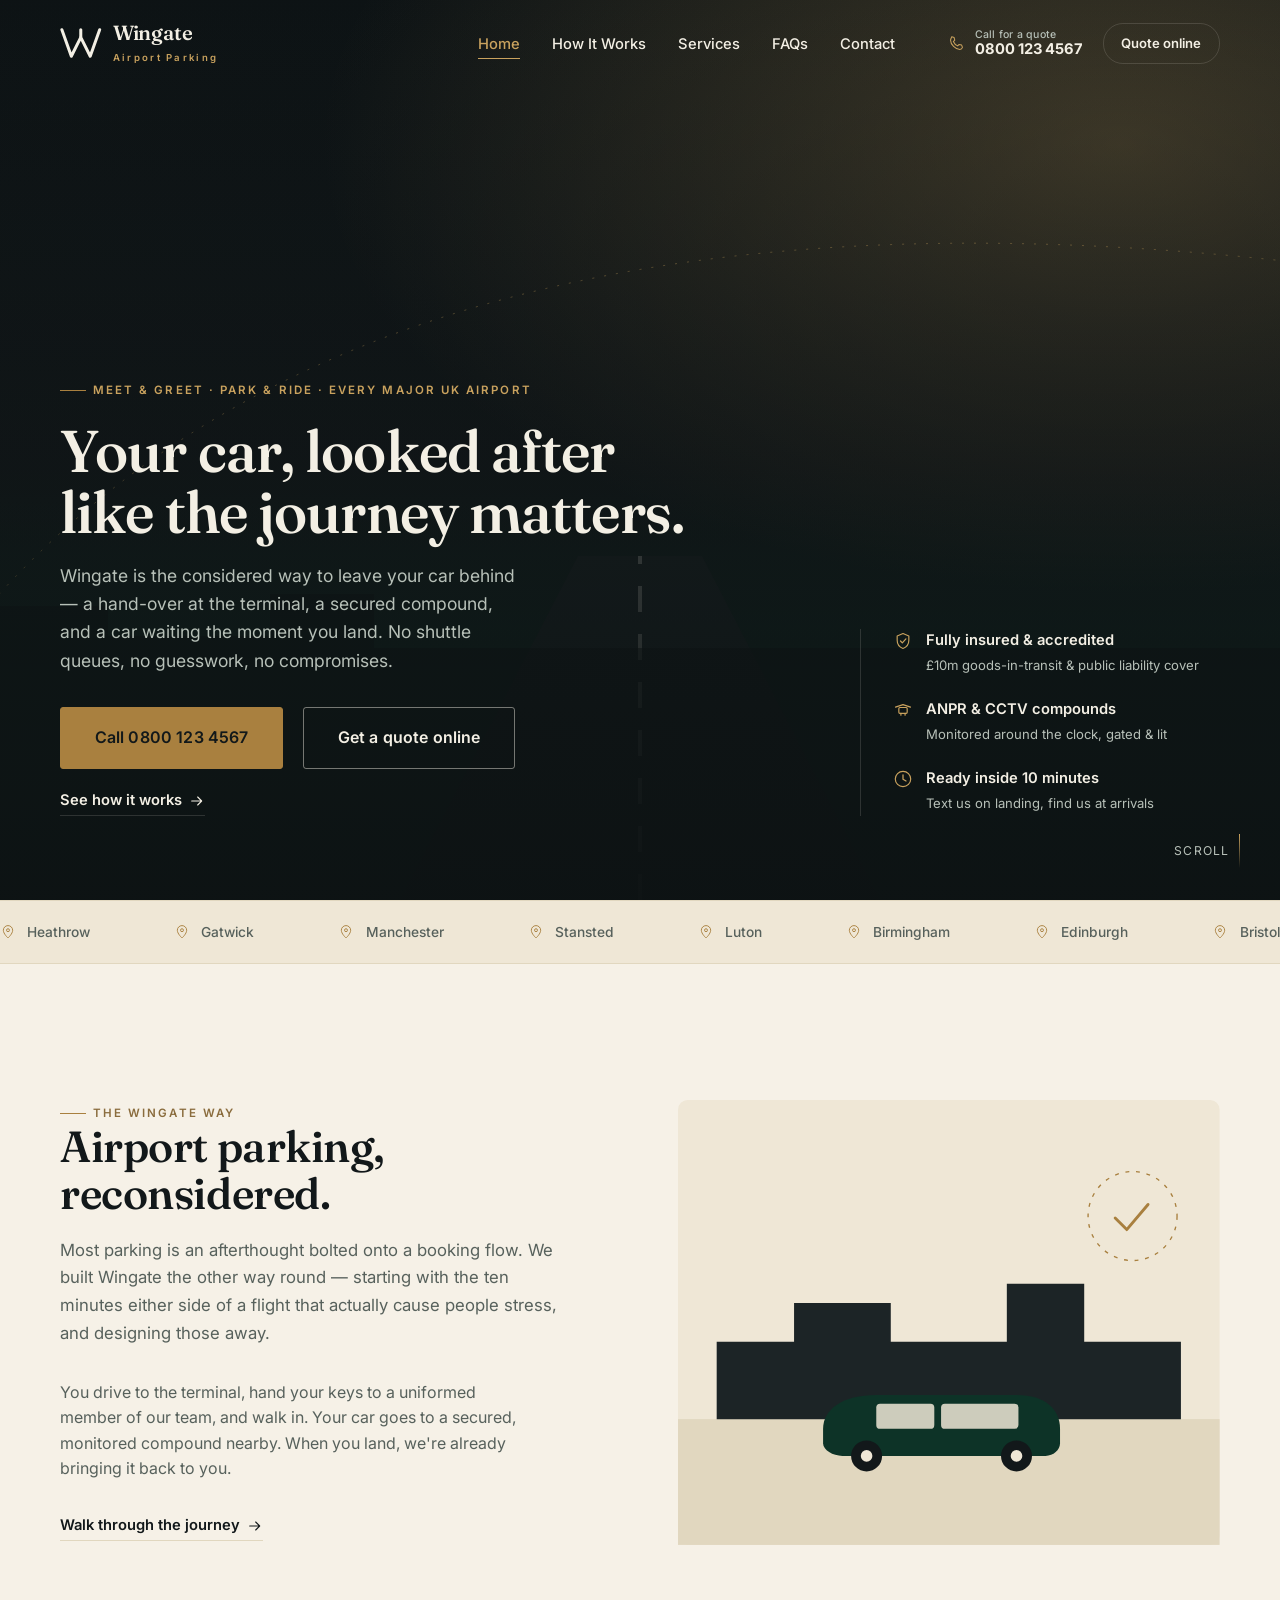
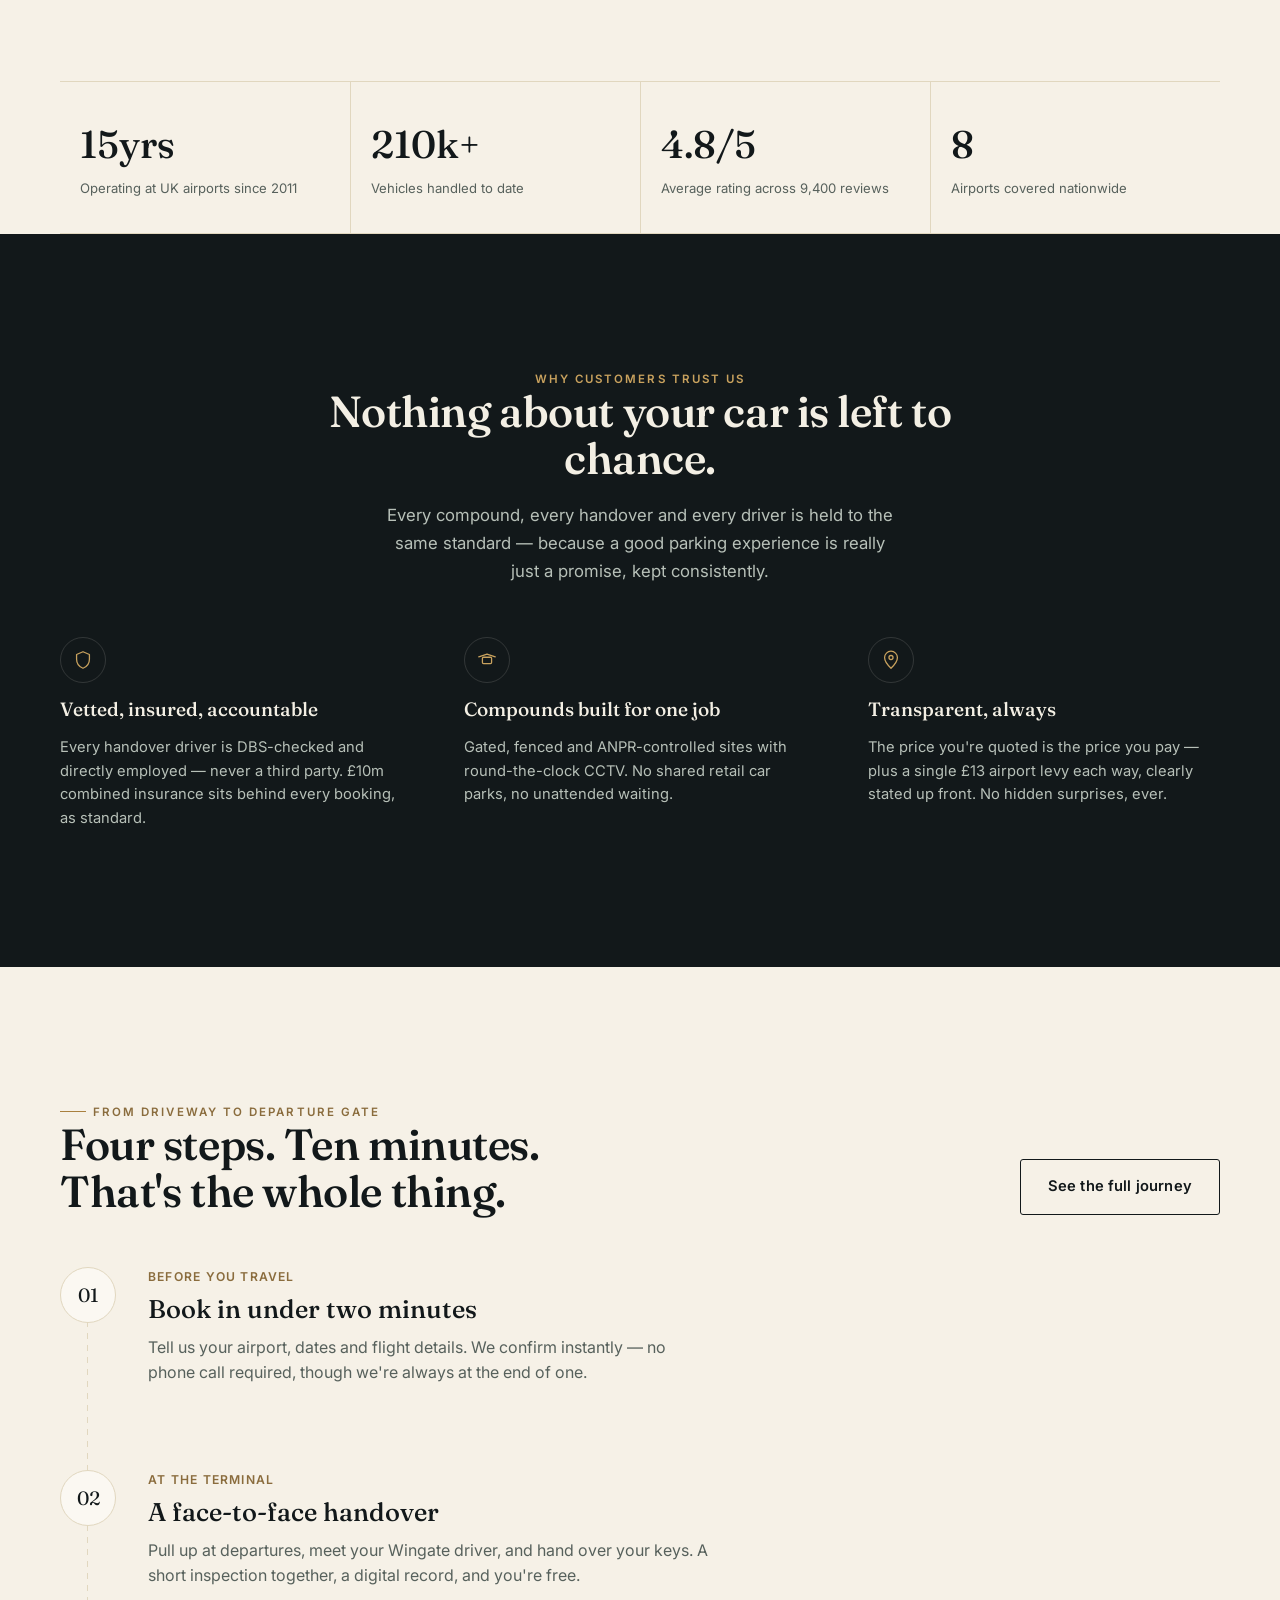
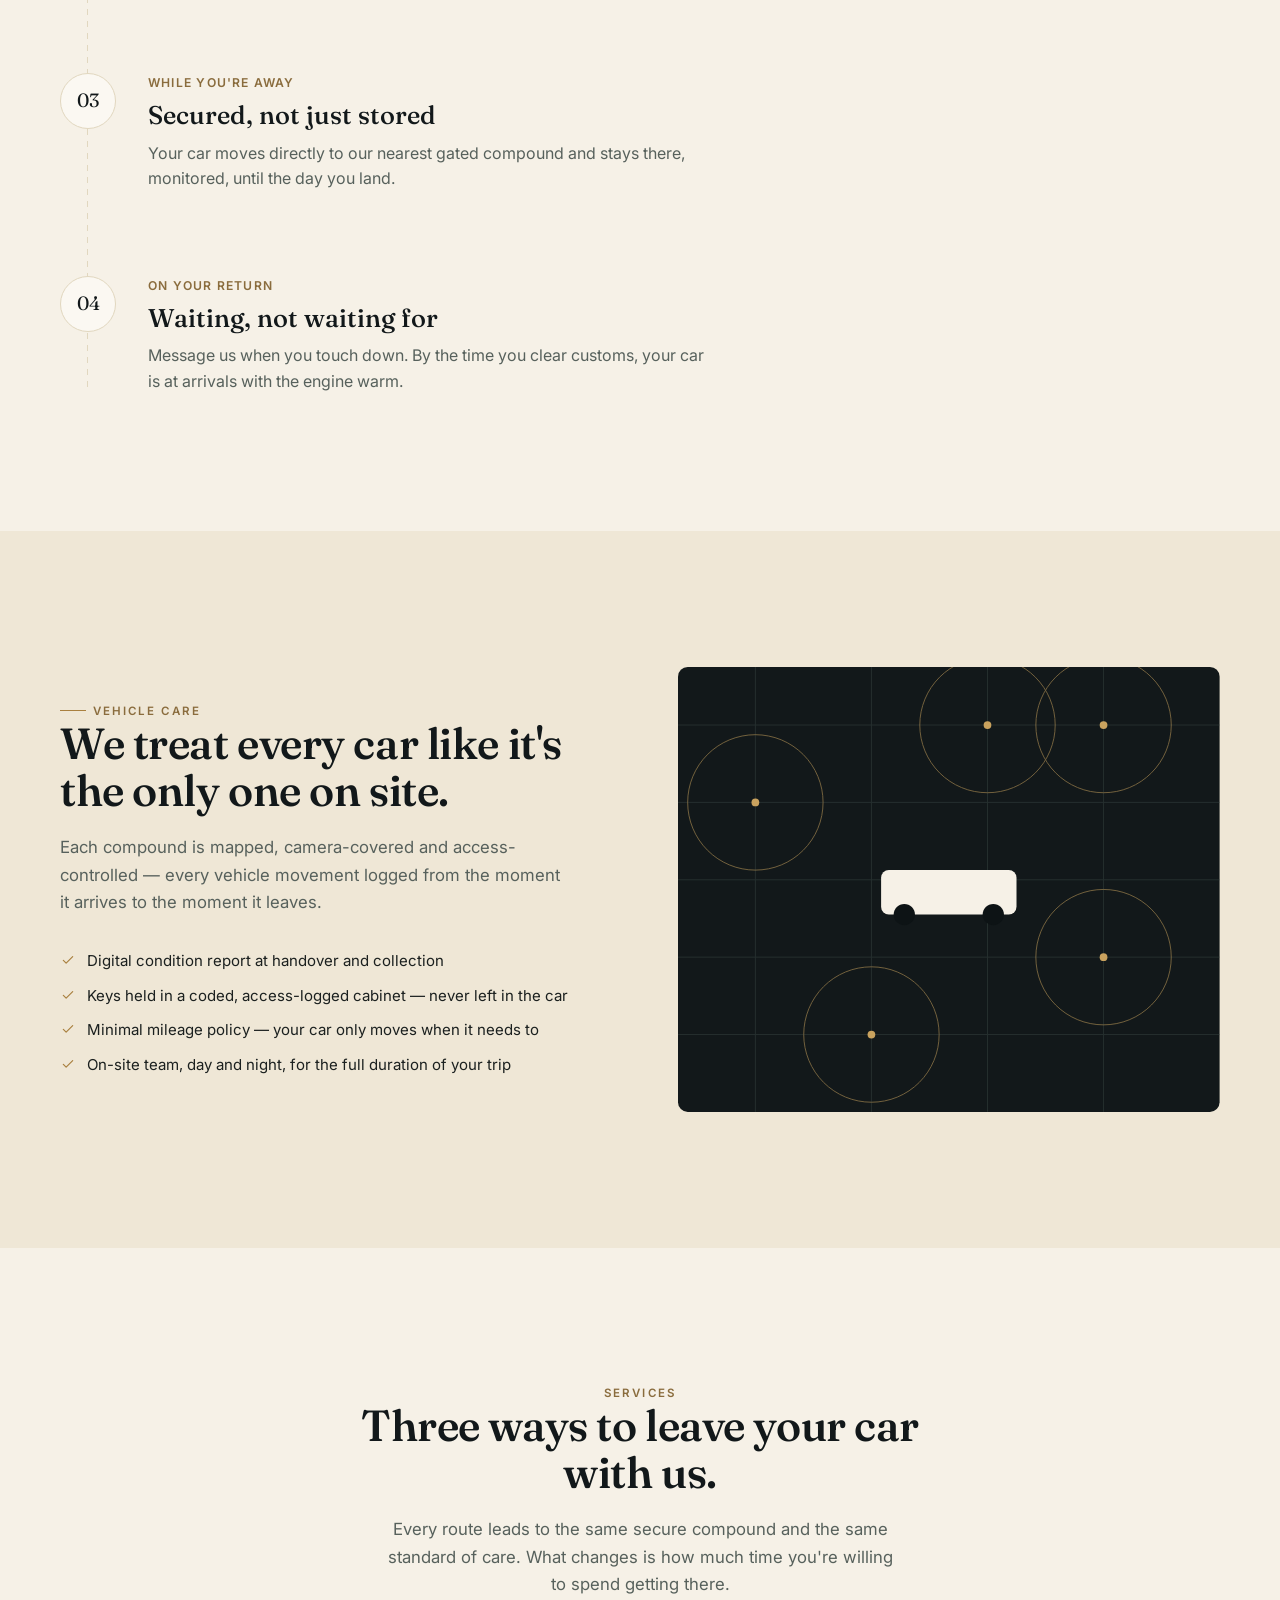
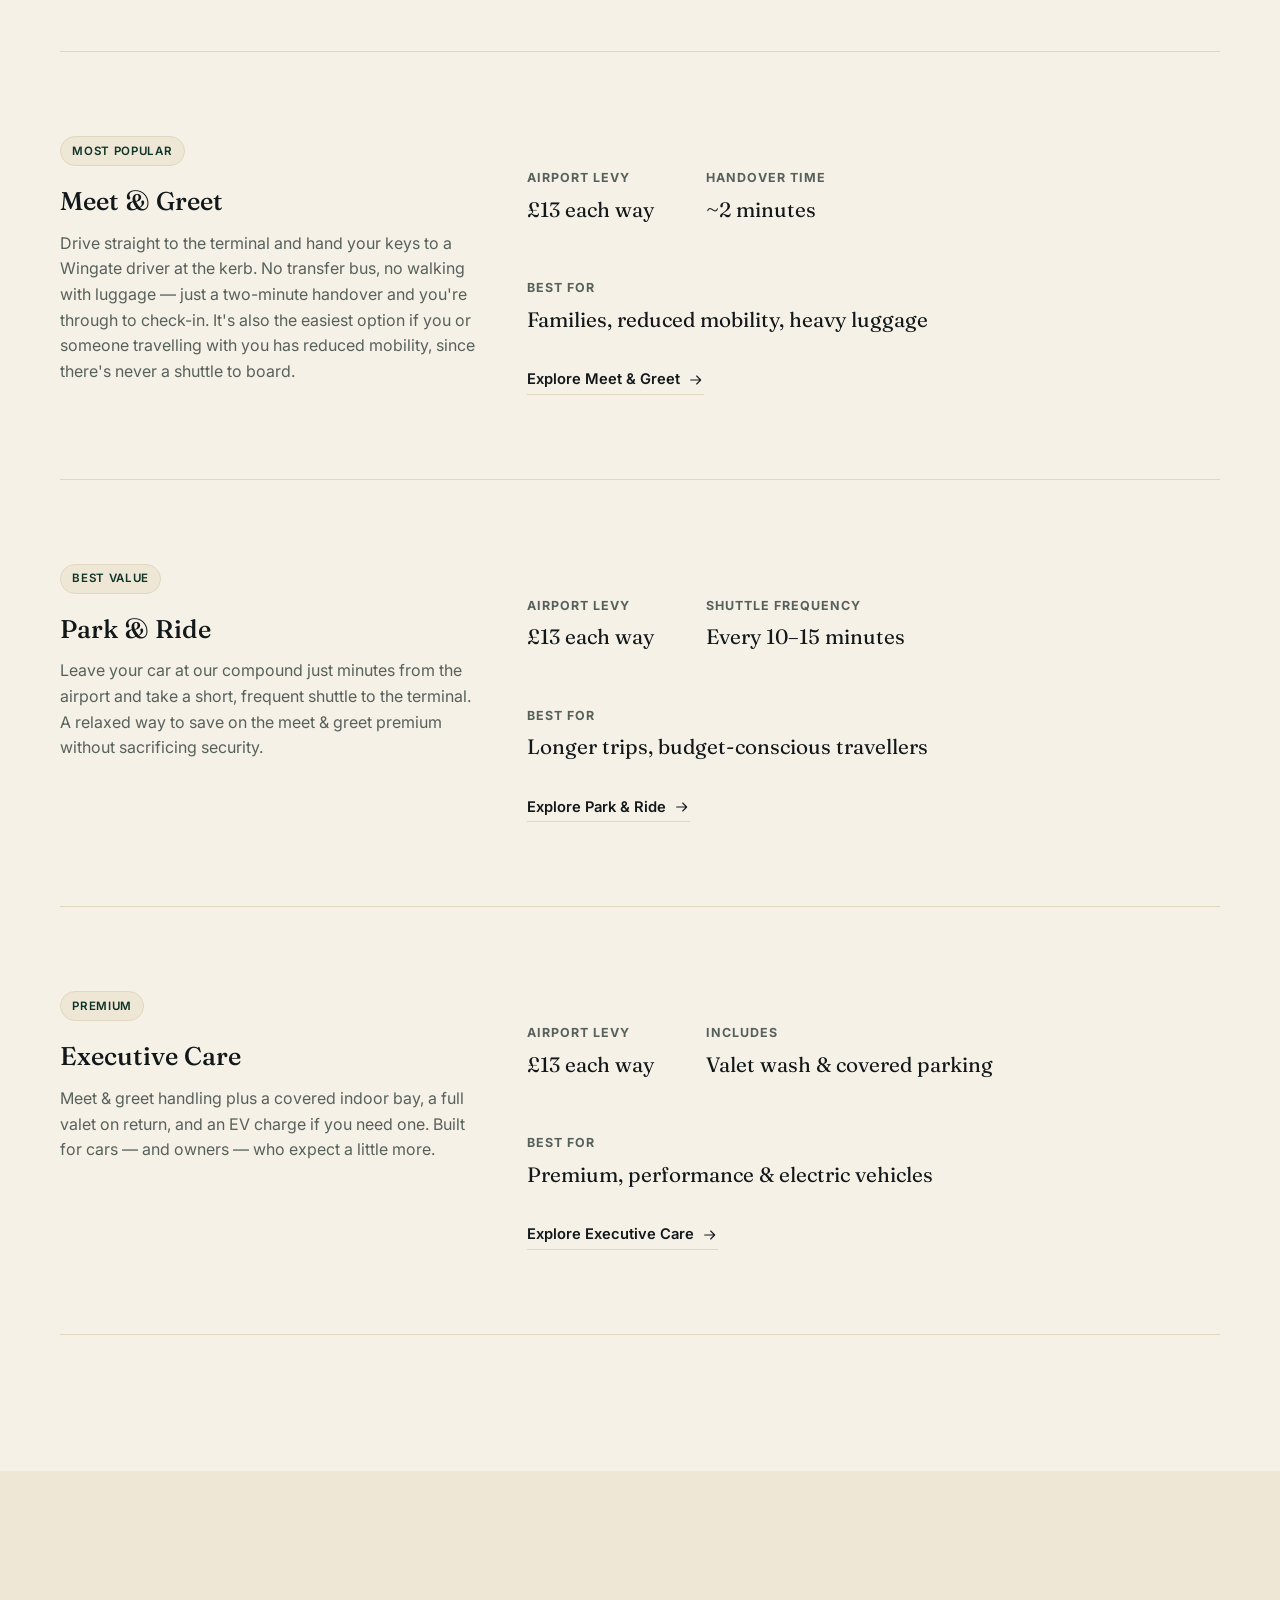
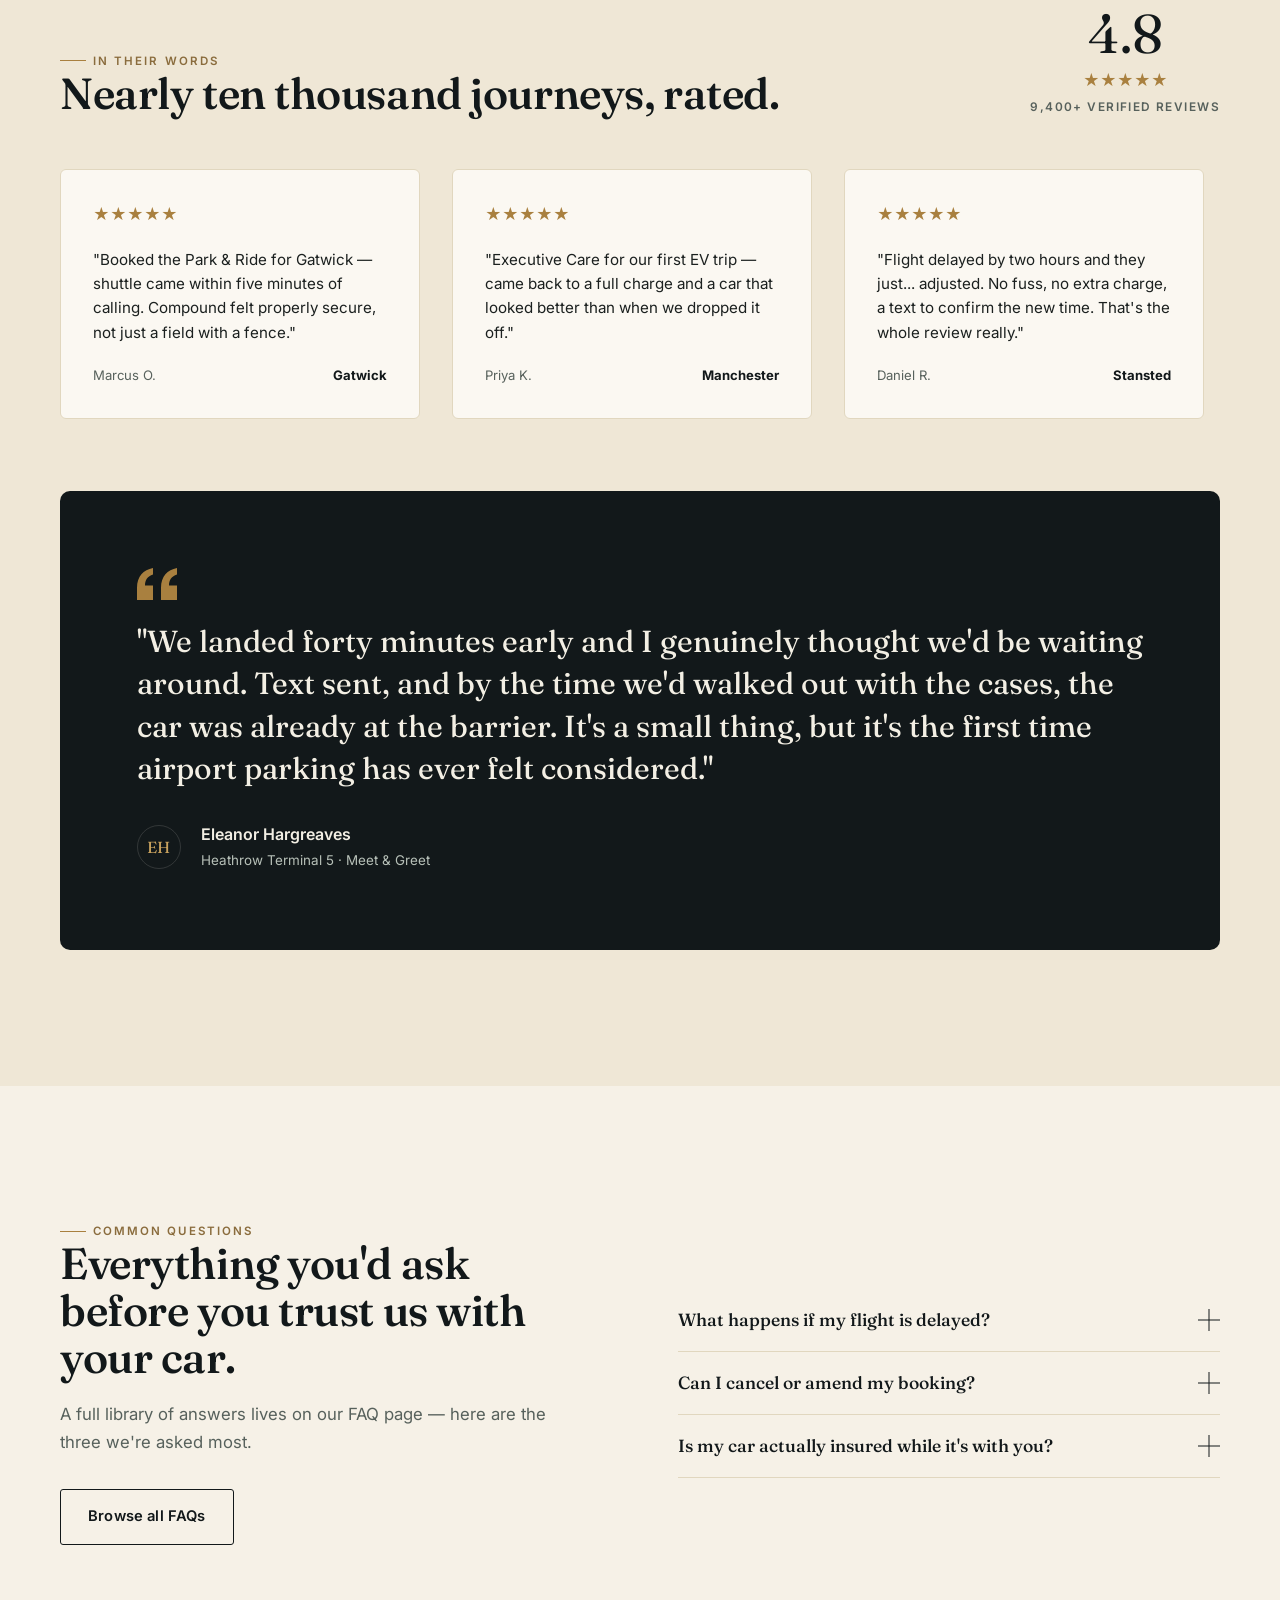
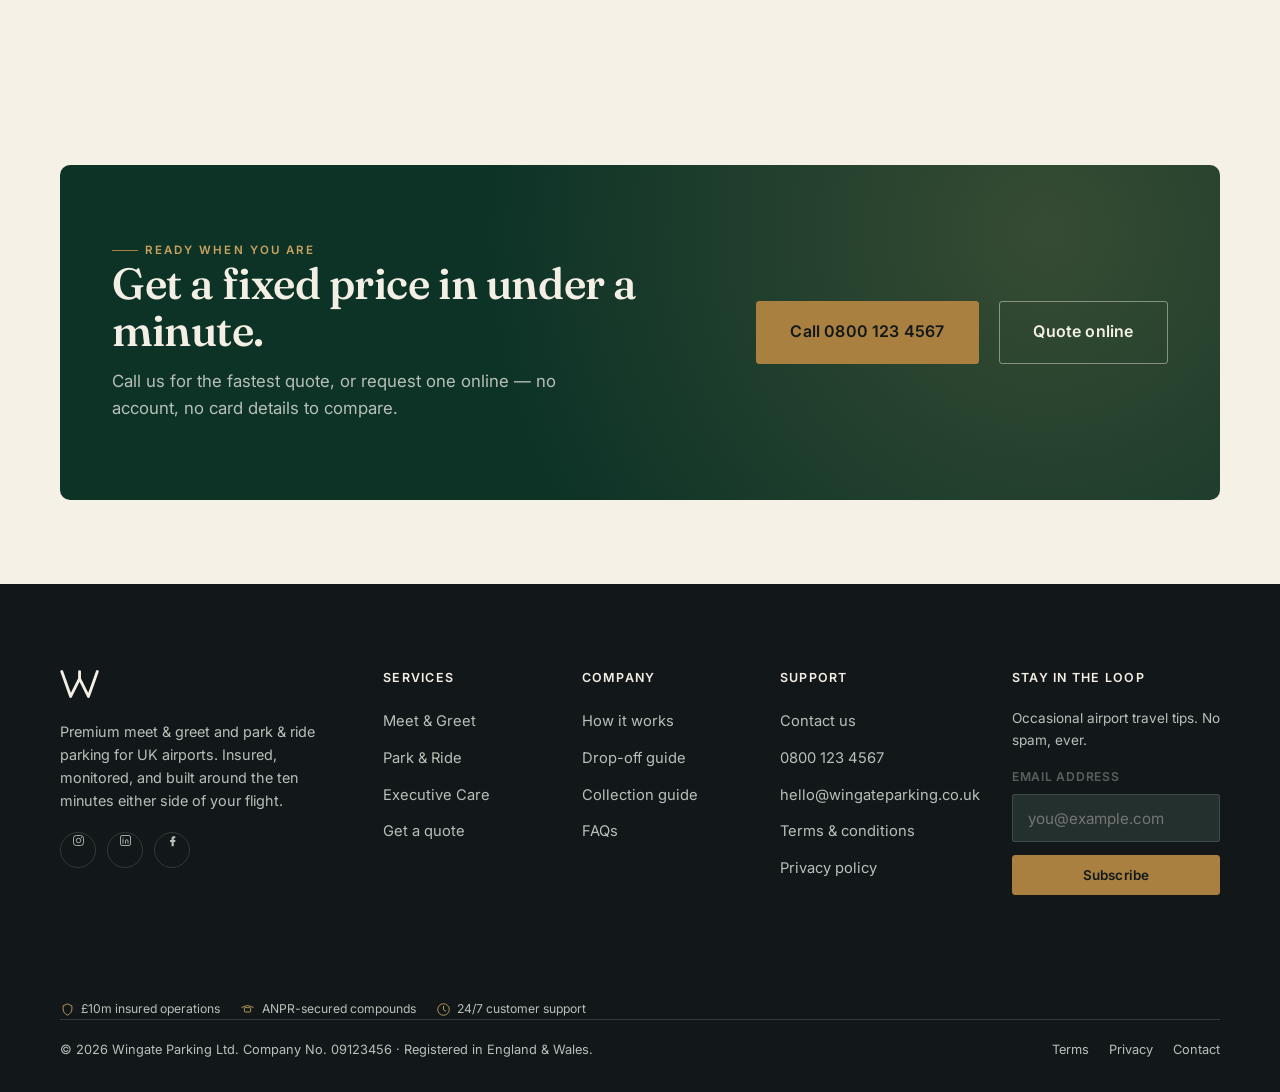
==== index.html @ 47b30c0e "Initial commit: Wingate premium airport parking website Full multi-page site (home, how it works, se" ====
<!doctype html>
<html lang="en-GB">
<head>
<meta charset="UTF-8">
<meta name="viewport" content="width=device-width, initial-scale=1.0">
<title>Wingate — Premium Airport Parking, Meet &amp; Greet Across the UK</title>
<meta name="description" content="Wingate is a premium meet &amp; greet and park &amp; ride service for UK airports. Fully insured, ANPR-secured compounds, professional chauffeurs, and a booking experience that feels as considered as your journey.">
<link rel="icon" href="data:image/svg+xml,<svg xmlns=%22http://www.w3.org/2000/svg%22 viewBox=%220 0 44 36%22><path d=%22M2 4 L12 32 L22 12 L32 32 L42 4%22 stroke=%22%230d3327%22 stroke-width=%223.4%22 stroke-linecap=%22round%22 stroke-linejoin=%22round%22 fill=%22none%22/></svg>">
<link rel="stylesheet" href="assets/css/style.css">
</head>
<body>
<a class="skip-link" href="#main">Skip to content</a>

<!-- ============ HEADER ============ -->
<header class="site-header">
  <div class="container">
    <a href="index.html" class="brand" aria-label="Wingate — home">
      <svg viewBox="0 0 44 36" fill="none" xmlns="http://www.w3.org/2000/svg">
        <path d="M2 4 L12 32 L22 12 L32 32 L42 4" stroke="currentColor" stroke-width="3.2" stroke-linecap="round" stroke-linejoin="round"/>
        <path d="M22 4 L22 11" stroke="currentColor" stroke-width="3.2" stroke-linecap="round"/>
      </svg>
      <span>
        <span class="brand-word">Wingate</span>
        <span class="brand-sub">Airport Parking</span>
      </span>
    </a>

    <nav class="nav-desktop" aria-label="Primary">
      <ul class="nav-links">
        <li><a href="index.html" aria-current="page">Home</a></li>
        <li><a href="how-it-works.html">How It Works</a></li>
        <li><a href="services.html">Services</a></li>
        <li><a href="faq.html">FAQs</a></li>
        <li><a href="contact.html">Contact</a></li>
      </ul>
      <div class="nav-cta">
        <a href="tel:+448001234567" class="nav-call">
          <svg viewBox="0 0 24 24" fill="none"><path d="M6 3.5l3 1 .8 3.2L8 9.5c1 2.4 3.1 4.5 5.5 5.5l1.8-1.8 3.2.8 1 3c-.4 1.4-1.7 2.5-3.3 2.5C10.7 19.5 4.5 13.3 4.5 7.8 4.5 6.2 5.5 5 6 3.5z" stroke="currentColor" stroke-width="1.3" stroke-linejoin="round"/></svg>
          <span class="nav-call-text"><span class="nav-call-label">Call for a quote</span><span class="nav-call-number">0800 123 4567</span></span>
        </a>
        <a href="booking.html" class="nav-quote-link">Quote online</a>
      </div>
    </nav>

    <button class="nav-toggle" aria-label="Open menu" aria-expanded="false">
      <span></span><span></span><span></span>
    </button>
  </div>
</header>

<div class="mobile-panel" aria-hidden="true">
  <ul class="mobile-links">
    <li><a href="index.html">Home</a></li>
    <li><a href="how-it-works.html">How It Works</a></li>
    <li><a href="services.html">Services</a></li>
    <li><a href="faq.html">FAQs</a></li>
    <li><a href="contact.html">Contact</a></li>
  </ul>
  <div class="mobile-panel-footer">
    <a href="tel:+448001234567" class="btn btn-brass btn-block">Call 0800 123 4567</a>
    <a href="booking.html" class="btn btn-ghost on-dark btn-block">Get a quote online</a>
  </div>
</div>

<main id="main">

  <!-- ============ HERO ============ -->
  <section class="hero">
    <div class="hero-art" aria-hidden="true">
      <svg viewBox="0 0 1600 900" preserveAspectRatio="xMidYMax slice" xmlns="http://www.w3.org/2000/svg">
        <defs>
          <linearGradient id="skyGrad" x1="0" y1="0" x2="0" y2="1">
            <stop offset="0%" stop-color="#0d1315"/>
            <stop offset="52%" stop-color="#12181a"/>
            <stop offset="100%" stop-color="#0d3327"/>
          </linearGradient>
          <radialGradient id="glow" cx="80%" cy="16%" r="50%">
            <stop offset="0%" stop-color="#c9a25e" stop-opacity="0.32"/>
            <stop offset="100%" stop-color="#c9a25e" stop-opacity="0"/>
          </radialGradient>
        </defs>
        <rect width="1600" height="900" fill="url(#skyGrad)"/>
        <rect width="1600" height="900" fill="url(#glow)"/>
        <path d="M120 640 Q 520 140 1520 270" fill="none" stroke="#c9a25e" stroke-width="1" stroke-dasharray="2 10" opacity="0.55"/>
        <circle cx="1520" cy="270" r="3.5" fill="#c9a25e"/>
        <polygon points="560,900 1040,900 862,556 738,556" fill="#1b2224" opacity="0.75"/>
        <line x1="800" y1="900" x2="800" y2="556" stroke="#f6f1e7" stroke-width="4" stroke-dasharray="26 22" opacity="0.3"/>
        <path d="M0 648 L150 648 L150 606 L268 606 L268 636 L430 636 L430 594 L534 594 L534 648 L1600 648 L1600 900 L0 900 Z" fill="#0d1315" opacity="0.6"/>
      </svg>
    </div>
    <div class="hero-scrim" aria-hidden="true"></div>

    <div class="hero-inner container">
      <div class="hero-grid">
        <div>
          <p class="eyebrow hero-eyebrow">Meet &amp; greet · Park &amp; ride · Every major UK airport</p>
          <h1 data-reveal>Your car, looked after<br>like the journey matters.</h1>
          <p class="hero-lede" data-reveal>Wingate is the considered way to leave your car behind — a hand-over at the terminal, a secured compound, and a car waiting the moment you land. No shuttle queues, no guesswork, no compromises.</p>
          <div class="hero-actions" data-reveal>
            <a href="tel:+448001234567" class="btn btn-brass btn-lg">Call 0800 123 4567</a>
            <a href="booking.html" class="btn btn-ghost btn-lg on-dark">Get a quote online</a>
          </div>
          <a href="how-it-works.html" class="btn-text on-dark mt-3" data-reveal>See how it works <svg width="16" height="16" viewBox="0 0 24 24" fill="none"><path d="M4 12h15M13 6l6 6-6 6" stroke="currentColor" stroke-width="1.6" stroke-linecap="round" stroke-linejoin="round"/></svg></a>
        </div>
        <div class="hero-trust" data-reveal>
          <div class="hero-trust-item">
            <svg viewBox="0 0 24 24" fill="none"><path d="M12 3l7 3v5.2c0 4.6-3 8.3-7 9.8-4-1.5-7-5.2-7-9.8V6l7-3z" stroke="currentColor" stroke-width="1.4" stroke-linejoin="round"/><path d="M9 12l2.2 2.2L15.5 9.5" stroke="currentColor" stroke-width="1.5" stroke-linecap="round" stroke-linejoin="round"/></svg>
            <div><strong>Fully insured &amp; accredited</strong><span>£10m goods-in-transit &amp; public liability cover</span></div>
          </div>
          <div class="hero-trust-item">
            <svg viewBox="0 0 24 24" fill="none"><path d="M3 8.5l9-3 9 3" stroke="currentColor" stroke-width="1.4" stroke-linecap="round" stroke-linejoin="round"/><rect x="7" y="9" width="10" height="7" rx="1.2" stroke="currentColor" stroke-width="1.4"/><path d="M9.5 16v2.3M14.5 16v2.3" stroke="currentColor" stroke-width="1.4" stroke-linecap="round"/></svg>
            <div><strong>ANPR &amp; CCTV compounds</strong><span>Monitored around the clock, gated &amp; lit</span></div>
          </div>
          <div class="hero-trust-item">
            <svg viewBox="0 0 24 24" fill="none"><circle cx="12" cy="12" r="9.25" stroke="currentColor" stroke-width="1.4"/><path d="M12 7v5.3l3.6 2.1" stroke="currentColor" stroke-width="1.5" stroke-linecap="round" stroke-linejoin="round"/></svg>
            <div><strong>Ready inside 10 minutes</strong><span>Text us on landing, find us at arrivals</span></div>
          </div>
        </div>
      </div>
    </div>
    <div class="hero-scroll" aria-hidden="true">Scroll<div class="line"></div></div>
  </section>

  <!-- ============ TRUST STRIP ============ -->
  <div class="strip" aria-label="Airports served">
    <div class="strip-track">
      <span class="strip-item"><svg viewBox="0 0 24 24" fill="none"><path d="M12 21s7-6.4 7-11.6A7 7 0 0 0 5 9.4C5 14.6 12 21 12 21z" stroke="currentColor" stroke-width="1.4" stroke-linejoin="round"/><circle cx="12" cy="9.3" r="2.2" stroke="currentColor" stroke-width="1.4"/></svg>Heathrow</span>
      <span class="strip-item"><svg viewBox="0 0 24 24" fill="none"><path d="M12 21s7-6.4 7-11.6A7 7 0 0 0 5 9.4C5 14.6 12 21 12 21z" stroke="currentColor" stroke-width="1.4" stroke-linejoin="round"/><circle cx="12" cy="9.3" r="2.2" stroke="currentColor" stroke-width="1.4"/></svg>Gatwick</span>
      <span class="strip-item"><svg viewBox="0 0 24 24" fill="none"><path d="M12 21s7-6.4 7-11.6A7 7 0 0 0 5 9.4C5 14.6 12 21 12 21z" stroke="currentColor" stroke-width="1.4" stroke-linejoin="round"/><circle cx="12" cy="9.3" r="2.2" stroke="currentColor" stroke-width="1.4"/></svg>Manchester</span>
      <span class="strip-item"><svg viewBox="0 0 24 24" fill="none"><path d="M12 21s7-6.4 7-11.6A7 7 0 0 0 5 9.4C5 14.6 12 21 12 21z" stroke="currentColor" stroke-width="1.4" stroke-linejoin="round"/><circle cx="12" cy="9.3" r="2.2" stroke="currentColor" stroke-width="1.4"/></svg>Stansted</span>
      <span class="strip-item"><svg viewBox="0 0 24 24" fill="none"><path d="M12 21s7-6.4 7-11.6A7 7 0 0 0 5 9.4C5 14.6 12 21 12 21z" stroke="currentColor" stroke-width="1.4" stroke-linejoin="round"/><circle cx="12" cy="9.3" r="2.2" stroke="currentColor" stroke-width="1.4"/></svg>Luton</span>
      <span class="strip-item"><svg viewBox="0 0 24 24" fill="none"><path d="M12 21s7-6.4 7-11.6A7 7 0 0 0 5 9.4C5 14.6 12 21 12 21z" stroke="currentColor" stroke-width="1.4" stroke-linejoin="round"/><circle cx="12" cy="9.3" r="2.2" stroke="currentColor" stroke-width="1.4"/></svg>Birmingham</span>
      <span class="strip-item"><svg viewBox="0 0 24 24" fill="none"><path d="M12 21s7-6.4 7-11.6A7 7 0 0 0 5 9.4C5 14.6 12 21 12 21z" stroke="currentColor" stroke-width="1.4" stroke-linejoin="round"/><circle cx="12" cy="9.3" r="2.2" stroke="currentColor" stroke-width="1.4"/></svg>Edinburgh</span>
      <span class="strip-item"><svg viewBox="0 0 24 24" fill="none"><path d="M12 21s7-6.4 7-11.6A7 7 0 0 0 5 9.4C5 14.6 12 21 12 21z" stroke="currentColor" stroke-width="1.4" stroke-linejoin="round"/><circle cx="12" cy="9.3" r="2.2" stroke="currentColor" stroke-width="1.4"/></svg>Bristol</span>
      <!-- duplicate for seamless marquee -->
      <span class="strip-item"><svg viewBox="0 0 24 24" fill="none"><path d="M12 21s7-6.4 7-11.6A7 7 0 0 0 5 9.4C5 14.6 12 21 12 21z" stroke="currentColor" stroke-width="1.4" stroke-linejoin="round"/><circle cx="12" cy="9.3" r="2.2" stroke="currentColor" stroke-width="1.4"/></svg>Heathrow</span>
      <span class="strip-item"><svg viewBox="0 0 24 24" fill="none"><path d="M12 21s7-6.4 7-11.6A7 7 0 0 0 5 9.4C5 14.6 12 21 12 21z" stroke="currentColor" stroke-width="1.4" stroke-linejoin="round"/><circle cx="12" cy="9.3" r="2.2" stroke="currentColor" stroke-width="1.4"/></svg>Gatwick</span>
      <span class="strip-item"><svg viewBox="0 0 24 24" fill="none"><path d="M12 21s7-6.4 7-11.6A7 7 0 0 0 5 9.4C5 14.6 12 21 12 21z" stroke="currentColor" stroke-width="1.4" stroke-linejoin="round"/><circle cx="12" cy="9.3" r="2.2" stroke="currentColor" stroke-width="1.4"/></svg>Manchester</span>
      <span class="strip-item"><svg viewBox="0 0 24 24" fill="none"><path d="M12 21s7-6.4 7-11.6A7 7 0 0 0 5 9.4C5 14.6 12 21 12 21z" stroke="currentColor" stroke-width="1.4" stroke-linejoin="round"/><circle cx="12" cy="9.3" r="2.2" stroke="currentColor" stroke-width="1.4"/></svg>Stansted</span>
      <span class="strip-item"><svg viewBox="0 0 24 24" fill="none"><path d="M12 21s7-6.4 7-11.6A7 7 0 0 0 5 9.4C5 14.6 12 21 12 21z" stroke="currentColor" stroke-width="1.4" stroke-linejoin="round"/><circle cx="12" cy="9.3" r="2.2" stroke="currentColor" stroke-width="1.4"/></svg>Luton</span>
      <span class="strip-item"><svg viewBox="0 0 24 24" fill="none"><path d="M12 21s7-6.4 7-11.6A7 7 0 0 0 5 9.4C5 14.6 12 21 12 21z" stroke="currentColor" stroke-width="1.4" stroke-linejoin="round"/><circle cx="12" cy="9.3" r="2.2" stroke="currentColor" stroke-width="1.4"/></svg>Birmingham</span>
      <span class="strip-item"><svg viewBox="0 0 24 24" fill="none"><path d="M12 21s7-6.4 7-11.6A7 7 0 0 0 5 9.4C5 14.6 12 21 12 21z" stroke="currentColor" stroke-width="1.4" stroke-linejoin="round"/><circle cx="12" cy="9.3" r="2.2" stroke="currentColor" stroke-width="1.4"/></svg>Edinburgh</span>
      <span class="strip-item"><svg viewBox="0 0 24 24" fill="none"><path d="M12 21s7-6.4 7-11.6A7 7 0 0 0 5 9.4C5 14.6 12 21 12 21z" stroke="currentColor" stroke-width="1.4" stroke-linejoin="round"/><circle cx="12" cy="9.3" r="2.2" stroke="currentColor" stroke-width="1.4"/></svg>Bristol</span>
    </div>
  </div>

  <!-- ============ WHAT WE DO ============ -->
  <section class="section">
    <div class="container">
      <div class="split">
        <div class="split-copy" data-reveal>
          <p class="eyebrow">The Wingate way</p>
          <h2>Airport parking, reconsidered.</h2>
          <p class="lede mt-3">Most parking is an afterthought bolted onto a booking flow. We built Wingate the other way round — starting with the ten minutes either side of a flight that actually cause people stress, and designing those away.</p>
          <p class="mt-4" style="max-width:46ch">You drive to the terminal, hand your keys to a uniformed member of our team, and walk in. Your car goes to a secured, monitored compound nearby. When you land, we're already bringing it back to you.</p>
          <a href="how-it-works.html" class="btn-text mt-4">Walk through the journey <svg width="16" height="16" viewBox="0 0 24 24" fill="none"><path d="M4 12h15M13 6l6 6-6 6" stroke="currentColor" stroke-width="1.6" stroke-linecap="round" stroke-linejoin="round"/></svg></a>
        </div>
        <div class="split-media" data-reveal>
          <svg viewBox="0 0 560 460" xmlns="http://www.w3.org/2000/svg" role="img" aria-label="Illustration of a car being handed over near a terminal">
            <rect x="0" y="0" width="560" height="460" rx="10" fill="#efe7d6"/>
            <rect x="0" y="330" width="560" height="130" fill="#e1d7bf"/>
            <path d="M40 330 L40 250 L120 250 L120 210 L220 210 L220 250 L340 250 L340 190 L420 190 L420 250 L520 250 L520 330Z" fill="#1c2426"/>
            <g transform="translate(150,300)">
              <path d="M0 40 C0 20 20 5 55 5 L200 5 C230 5 245 20 245 40 L245 55 C245 62 238 68 230 68 L20 68 C10 68 0 62 0 55 Z" fill="#0d3327"/>
              <circle cx="45" cy="68" r="16" fill="#12181a"/>
              <circle cx="45" cy="68" r="6" fill="#efe7d6"/>
              <circle cx="200" cy="68" r="16" fill="#12181a"/>
              <circle cx="200" cy="68" r="6" fill="#efe7d6"/>
              <rect x="55" y="14" width="60" height="26" rx="4" fill="#efe7d6" opacity=".85"/>
              <rect x="122" y="14" width="80" height="26" rx="4" fill="#efe7d6" opacity=".85"/>
            </g>
            <circle cx="470" cy="120" r="46" fill="none" stroke="#a9803f" stroke-width="1.4" stroke-dasharray="4 7"/>
            <path d="M452 122l12 12 22-26" stroke="#a9803f" stroke-width="3" stroke-linecap="round" stroke-linejoin="round" fill="none"/>
          </svg>
        </div>
      </div>
    </div>
  </section>

  <!-- ============ STAT ROW ============ -->
  <div class="container">
    <div class="stat-row" data-reveal-group>
      <div class="stat"><span class="num">15yrs</span><span>Operating at UK airports since 2011</span></div>
      <div class="stat"><span class="num">210k+</span><span>Vehicles handled to date</span></div>
      <div class="stat"><span class="num">4.8/5</span><span>Average rating across 9,400 reviews</span></div>
      <div class="stat"><span class="num">8</span><span>Airports covered nationwide</span></div>
    </div>
  </div>

  <!-- ============ TRUST / SECURITY (dark) ============ -->
  <section class="section section-dark on-dark">
    <div class="container">
      <div class="section-head center">
        <p class="eyebrow on-dark center">Why customers trust us</p>
        <h2>Nothing about your car is left to chance.</h2>
        <p class="lede mx-auto mt-3">Every compound, every handover and every driver is held to the same standard — because a good parking experience is really just a promise, kept consistently.</p>
      </div>
      <div class="trust-band" data-reveal-group>
        <div class="trust-item">
          <div class="ic"><svg width="22" height="22" viewBox="0 0 24 24" fill="none"><path d="M12 3l7 3v5.2c0 4.6-3 8.3-7 9.8-4-1.5-7-5.2-7-9.8V6l7-3z" stroke="currentColor" stroke-width="1.4" stroke-linejoin="round"/></svg></div>
          <h4>Vetted, insured, accountable</h4>
          <p>Every handover driver is DBS-checked and directly employed — never a third party. £10m combined insurance sits behind every booking, as standard.</p>
        </div>
        <div class="trust-item">
          <div class="ic"><svg width="22" height="22" viewBox="0 0 24 24" fill="none"><path d="M3 8.5l9-3 9 3" stroke="currentColor" stroke-width="1.4" stroke-linecap="round" stroke-linejoin="round"/><rect x="7" y="9" width="10" height="7" rx="1.2" stroke="currentColor" stroke-width="1.4"/></svg></div>
          <h4>Compounds built for one job</h4>
          <p>Gated, fenced and ANPR-controlled sites with round-the-clock CCTV. No shared retail car parks, no unattended waiting.</p>
        </div>
        <div class="trust-item">
          <div class="ic"><svg width="22" height="22" viewBox="0 0 24 24" fill="none"><path d="M12 21s7-6.4 7-11.6A7 7 0 0 0 5 9.4C5 14.6 12 21 12 21z" stroke="currentColor" stroke-width="1.4" stroke-linejoin="round"/><circle cx="12" cy="9.3" r="2.2" stroke="currentColor" stroke-width="1.4"/></svg></div>
          <h4>Transparent, always</h4>
          <p>The price you're quoted is the price you pay — plus a single £13 airport levy each way, clearly stated up front. No hidden surprises, ever.</p>
        </div>
      </div>
    </div>
  </section>

  <!-- ============ HOW IT WORKS PREVIEW ============ -->
  <section class="section">
    <div class="container">
      <div class="section-head split-head" data-reveal>
        <div>
          <p class="eyebrow">From driveway to departure gate</p>
          <h2>Four steps. Ten minutes.<br>That's the whole thing.</h2>
        </div>
        <a href="how-it-works.html" class="btn btn-ghost">See the full journey</a>
      </div>

      <div class="timeline" data-reveal-group>
        <div class="tl-item">
          <div class="tl-dot">01</div>
          <div class="tl-content">
            <span class="tl-time">Before you travel</span>
            <h3>Book in under two minutes</h3>
            <p>Tell us your airport, dates and flight details. We confirm instantly — no phone call required, though we're always at the end of one.</p>
          </div>
        </div>
        <div class="tl-item">
          <div class="tl-dot">02</div>
          <div class="tl-content">
            <span class="tl-time">At the terminal</span>
            <h3>A face-to-face handover</h3>
            <p>Pull up at departures, meet your Wingate driver, and hand over your keys. A short inspection together, a digital record, and you're free.</p>
          </div>
        </div>
        <div class="tl-item">
          <div class="tl-dot">03</div>
          <div class="tl-content">
            <span class="tl-time">While you're away</span>
            <h3>Secured, not just stored</h3>
            <p>Your car moves directly to our nearest gated compound and stays there, monitored, until the day you land.</p>
          </div>
        </div>
        <div class="tl-item">
          <div class="tl-dot">04</div>
          <div class="tl-content">
            <span class="tl-time">On your return</span>
            <h3>Waiting, not waiting for</h3>
            <p>Message us when you touch down. By the time you clear customs, your car is at arrivals with the engine warm.</p>
          </div>
        </div>
      </div>
    </div>
  </section>

  <!-- ============ SECURITY DEEP DIVE ============ -->
  <section class="section section-cream2">
    <div class="container">
      <div class="split rev">
        <div class="split-media" data-reveal>
          <svg viewBox="0 0 560 460" xmlns="http://www.w3.org/2000/svg" role="img" aria-label="Illustration of a monitored, gated vehicle compound">
            <rect width="560" height="460" rx="10" fill="#12181a"/>
            <g opacity="0.5" stroke="#3a4744" stroke-width="1">
              <line x1="0" y1="60" x2="560" y2="60"/><line x1="0" y1="140" x2="560" y2="140"/>
              <line x1="0" y1="220" x2="560" y2="220"/><line x1="0" y1="300" x2="560" y2="300"/>
              <line x1="0" y1="380" x2="560" y2="380"/>
              <line x1="80" y1="0" x2="80" y2="460"/><line x1="200" y1="0" x2="200" y2="460"/>
              <line x1="320" y1="0" x2="320" y2="460"/><line x1="440" y1="0" x2="440" y2="460"/>
            </g>
            <g fill="#c9a25e">
              <circle cx="80" cy="140" r="4"/><circle cx="320" cy="60" r="4"/>
              <circle cx="440" cy="300" r="4"/><circle cx="200" cy="380" r="4"/>
              <circle cx="440" cy="60" r="4"/>
            </g>
            <g stroke="#c9a25e" stroke-width="1" opacity="0.55" fill="none">
              <circle cx="80" cy="140" r="70"/><circle cx="320" cy="60" r="70"/>
              <circle cx="440" cy="300" r="70"/><circle cx="200" cy="380" r="70"/>
              <circle cx="440" cy="60" r="70"/>
            </g>
            <g transform="translate(210,190)">
              <rect x="0" y="20" width="140" height="46" rx="8" fill="#f6f1e7"/>
              <circle cx="24" cy="66" r="11" fill="#0d1315"/>
              <circle cx="116" cy="66" r="11" fill="#0d1315"/>
            </g>
          </svg>
        </div>
        <div class="split-copy" data-reveal>
          <p class="eyebrow">Vehicle care</p>
          <h2>We treat every car like it's the only one on site.</h2>
          <p class="lede mt-3">Each compound is mapped, camera-covered and access-controlled — every vehicle movement logged from the moment it arrives to the moment it leaves.</p>
          <ul class="service-list mt-4">
            <li><svg viewBox="0 0 24 24" fill="none"><path d="M5 12.5l4.2 4.2L19 7" stroke="currentColor" stroke-width="1.8" stroke-linecap="round" stroke-linejoin="round"/></svg>Digital condition report at handover and collection</li>
            <li><svg viewBox="0 0 24 24" fill="none"><path d="M5 12.5l4.2 4.2L19 7" stroke="currentColor" stroke-width="1.8" stroke-linecap="round" stroke-linejoin="round"/></svg>Keys held in a coded, access-logged cabinet — never left in the car</li>
            <li><svg viewBox="0 0 24 24" fill="none"><path d="M5 12.5l4.2 4.2L19 7" stroke="currentColor" stroke-width="1.8" stroke-linecap="round" stroke-linejoin="round"/></svg>Minimal mileage policy — your car only moves when it needs to</li>
            <li><svg viewBox="0 0 24 24" fill="none"><path d="M5 12.5l4.2 4.2L19 7" stroke="currentColor" stroke-width="1.8" stroke-linecap="round" stroke-linejoin="round"/></svg>On-site team, day and night, for the full duration of your trip</li>
          </ul>
        </div>
      </div>
    </div>
  </section>

  <!-- ============ SERVICES ============ -->
  <section class="section">
    <div class="container">
      <div class="section-head center" data-reveal>
        <p class="eyebrow center">Services</p>
        <h2>Three ways to leave your car with us.</h2>
        <p class="lede mx-auto mt-3">Every route leads to the same secure compound and the same standard of care. What changes is how much time you're willing to spend getting there.</p>
      </div>

      <div data-reveal>
        <div class="service-row">
          <div>
            <span class="service-tag">Most popular</span>
            <h3>Meet &amp; Greet</h3>
            <p class="mt-2">Drive straight to the terminal and hand your keys to a Wingate driver at the kerb. No transfer bus, no walking with luggage — just a two-minute handover and you're through to check-in. It's also the easiest option if you or someone travelling with you has reduced mobility, since there's never a shuttle to board.</p>
          </div>
          <div>
            <div class="service-meta">
              <div><strong>Airport levy</strong><span>£13 each way</span></div>
              <div><strong>Handover time</strong><span>~2 minutes</span></div>
              <div><strong>Best for</strong><span>Families, reduced mobility, heavy luggage</span></div>
            </div>
            <a href="services.html#meet-greet" class="btn-text mt-4">Explore Meet &amp; Greet <svg width="16" height="16" viewBox="0 0 24 24" fill="none"><path d="M4 12h15M13 6l6 6-6 6" stroke="currentColor" stroke-width="1.6" stroke-linecap="round" stroke-linejoin="round"/></svg></a>
          </div>
        </div>

        <div class="service-row">
          <div>
            <span class="service-tag">Best value</span>
            <h3>Park &amp; Ride</h3>
            <p class="mt-2">Leave your car at our compound just minutes from the airport and take a short, frequent shuttle to the terminal. A relaxed way to save on the meet &amp; greet premium without sacrificing security.</p>
          </div>
          <div>
            <div class="service-meta">
              <div><strong>Airport levy</strong><span>£13 each way</span></div>
              <div><strong>Shuttle frequency</strong><span>Every 10–15 minutes</span></div>
              <div><strong>Best for</strong><span>Longer trips, budget-conscious travellers</span></div>
            </div>
            <a href="services.html#park-ride" class="btn-text mt-4">Explore Park &amp; Ride <svg width="16" height="16" viewBox="0 0 24 24" fill="none"><path d="M4 12h15M13 6l6 6-6 6" stroke="currentColor" stroke-width="1.6" stroke-linecap="round" stroke-linejoin="round"/></svg></a>
          </div>
        </div>

        <div class="service-row">
          <div>
            <span class="service-tag">Premium</span>
            <h3>Executive Care</h3>
            <p class="mt-2">Meet &amp; greet handling plus a covered indoor bay, a full valet on return, and an EV charge if you need one. Built for cars — and owners — who expect a little more.</p>
          </div>
          <div>
            <div class="service-meta">
              <div><strong>Airport levy</strong><span>£13 each way</span></div>
              <div><strong>Includes</strong><span>Valet wash &amp; covered parking</span></div>
              <div><strong>Best for</strong><span>Premium, performance &amp; electric vehicles</span></div>
            </div>
            <a href="services.html#executive" class="btn-text mt-4">Explore Executive Care <svg width="16" height="16" viewBox="0 0 24 24" fill="none"><path d="M4 12h15M13 6l6 6-6 6" stroke="currentColor" stroke-width="1.6" stroke-linecap="round" stroke-linejoin="round"/></svg></a>
          </div>
        </div>
      </div>
    </div>
  </section>

  <!-- ============ TESTIMONIALS ============ -->
  <section class="section section-cream2">
    <div class="container">
      <div class="section-head split-head" data-reveal>
        <div>
          <p class="eyebrow">In their words</p>
          <h2>Nearly ten thousand journeys, rated.</h2>
        </div>
        <div class="rating-compact">
          <span class="rating-big">4.8</span>
          <div class="review-stars" style="justify-content:center">★★★★★</div>
          <span class="cap-label">9,400+ verified reviews</span>
        </div>
      </div>

      <div class="review-strip" data-reveal>
        <div class="review-card">
          <div class="review-stars">★★★★★</div>
          <p>"Booked the Park &amp; Ride for Gatwick — shuttle came within five minutes of calling. Compound felt properly secure, not just a field with a fence."</p>
          <footer><span>Marcus O.</span><strong>Gatwick</strong></footer>
        </div>
        <div class="review-card">
          <div class="review-stars">★★★★★</div>
          <p>"Executive Care for our first EV trip — came back to a full charge and a car that looked better than when we dropped it off."</p>
          <footer><span>Priya K.</span><strong>Manchester</strong></footer>
        </div>
        <div class="review-card">
          <div class="review-stars">★★★★★</div>
          <p>"Flight delayed by two hours and they just... adjusted. No fuss, no extra charge, a text to confirm the new time. That's the whole review really."</p>
          <footer><span>Daniel R.</span><strong>Stansted</strong></footer>
        </div>
        <div class="review-card">
          <div class="review-stars">★★★★☆</div>
          <p>"Very smooth drop-off. Only reason it's not five stars is the signage into the terminal drop zone could be clearer — but the team made up for it."</p>
          <footer><span>Susan W.</span><strong>Birmingham</strong></footer>
        </div>
      </div>

      <div class="feature-quote mt-5" data-reveal>
        <svg class="mark" viewBox="0 0 40 32" fill="currentColor"><path d="M0 32V19.5C0 8.7 6.4 1.7 16 0v6.4C10.6 8 8 12 8 17.4H16V32H0zM24 32V19.5C24 8.7 30.4 1.7 40 0v6.4C34.6 8 32 12 32 17.4H40V32H24z"/></svg>
        <p>"We landed forty minutes early and I genuinely thought we'd be waiting around. Text sent, and by the time we'd walked out with the cases, the car was already at the barrier. It's a small thing, but it's the first time airport parking has ever felt considered."</p>
        <footer>
          <div class="avatar-ring">EH</div>
          <div><cite>Eleanor Hargreaves</cite><span class="role">Heathrow Terminal 5 · Meet &amp; Greet</span></div>
        </footer>
      </div>
    </div>
  </section>

  <!-- ============ FAQ PREVIEW ============ -->
  <section class="section">
    <div class="container">
      <div class="split">
        <div data-reveal>
          <p class="eyebrow">Common questions</p>
          <h2>Everything you'd ask before you trust us with your car.</h2>
          <p class="lede mt-3">A full library of answers lives on our FAQ page — here are the three we're asked most.</p>
          <a href="faq.html" class="btn btn-ghost mt-4">Browse all FAQs</a>
        </div>
        <div data-reveal>
          <div class="faq-group is-active" id="preview">
            <div class="faq-item">
              <button class="faq-q" aria-expanded="false">What happens if my flight is delayed?<span class="plus"></span></button>
              <div class="faq-a"><div class="faq-a-inner"><p>Nothing you need to arrange. We track your flight automatically and adjust your return collection time at no extra charge — just message us if your plans change materially.</p></div></div>
            </div>
            <div class="faq-item">
              <button class="faq-q" aria-expanded="false">Can I cancel or amend my booking?<span class="plus"></span></button>
              <div class="faq-a"><div class="faq-a-inner"><p>Yes — amend dates for free any time, and cancel with a full refund up to 24 hours before your drop-off slot.</p></div></div>
            </div>
            <div class="faq-item">
              <button class="faq-q" aria-expanded="false">Is my car actually insured while it's with you?<span class="plus"></span></button>
              <div class="faq-a"><div class="faq-a-inner"><p>Every vehicle in our care is covered by £10m combined goods-in-transit and public liability insurance, from handover to collection.</p></div></div>
            </div>
          </div>
        </div>
      </div>
    </div>
  </section>

  <!-- ============ FINAL CTA ============ -->
  <section class="section-tight">
    <div class="container">
      <div class="cta-band" data-reveal>
        <div>
          <p class="eyebrow on-dark">Ready when you are</p>
          <h2>Get a fixed price in under a minute.</h2>
          <p class="lede mt-2" style="color:var(--text-on-dark-muted)">Call us for the fastest quote, or request one online — no account, no card details to compare.</p>
        </div>
        <div class="cta-actions">
          <a href="tel:+448001234567" class="btn btn-brass btn-lg">Call 0800 123 4567</a>
          <a href="booking.html" class="btn btn-ghost on-dark btn-lg">Quote online</a>
        </div>
      </div>
    </div>
  </section>

</main>

<!-- ============ FOOTER ============ -->
<footer class="site-footer">
  <div class="container">
    <div class="footer-top">
      <div class="footer-brand">
        <svg viewBox="0 0 44 36" fill="none" xmlns="http://www.w3.org/2000/svg" style="color:var(--text-on-dark)">
          <path d="M2 4 L12 32 L22 12 L32 32 L42 4" stroke="currentColor" stroke-width="3.2" stroke-linecap="round" stroke-linejoin="round"/>
          <path d="M22 4 L22 11" stroke="currentColor" stroke-width="3.2" stroke-linecap="round"/>
        </svg>
        <p>Premium meet &amp; greet and park &amp; ride parking for UK airports. Insured, monitored, and built around the ten minutes either side of your flight.</p>
        <div class="footer-social">
          <a href="#" aria-label="Wingate on Instagram"><svg viewBox="0 0 24 24" fill="none" style="color:var(--text-on-dark-muted)"><rect x="4" y="4" width="16" height="16" rx="4.5" stroke="currentColor" stroke-width="1.4"/><circle cx="12" cy="12" r="3.6" stroke="currentColor" stroke-width="1.4"/><circle cx="16.6" cy="7.4" r="0.9" fill="currentColor"/></svg></a>
          <a href="#" aria-label="Wingate on LinkedIn"><svg viewBox="0 0 24 24" fill="none" style="color:var(--text-on-dark-muted)"><rect x="4" y="4" width="16" height="16" rx="2.5" stroke="currentColor" stroke-width="1.4"/><path d="M8 10.5v6M8 7.9v.1M12 16.5v-3.6c0-1.3.9-2.2 2.1-2.2 1.2 0 1.9.9 1.9 2.2v3.6" stroke="currentColor" stroke-width="1.4" stroke-linecap="round"/></svg></a>
          <a href="#" aria-label="Wingate on Facebook"><svg viewBox="0 0 24 24" fill="none" style="color:var(--text-on-dark-muted)"><path d="M14 8.5h2.5V5H14c-2.2 0-3.5 1.4-3.5 3.6V11H8v3.5h2.5V21H14v-6.5h2.3l.4-3.5H14V9c0-.4.2-.5.6-.5z" fill="currentColor"/></svg></a>
        </div>
      </div>
      <div class="footer-col">
        <h5>Services</h5>
        <ul>
          <li><a href="services.html#meet-greet">Meet &amp; Greet</a></li>
          <li><a href="services.html#park-ride">Park &amp; Ride</a></li>
          <li><a href="services.html#executive">Executive Care</a></li>
          <li><a href="booking.html">Get a quote</a></li>
        </ul>
      </div>
      <div class="footer-col">
        <h5>Company</h5>
        <ul>
          <li><a href="how-it-works.html">How it works</a></li>
          <li><a href="drop-off.html">Drop-off guide</a></li>
          <li><a href="collection.html">Collection guide</a></li>
          <li><a href="faq.html">FAQs</a></li>
        </ul>
      </div>
      <div class="footer-col">
        <h5>Support</h5>
        <ul>
          <li><a href="contact.html">Contact us</a></li>
          <li><a href="tel:+448001234567">0800 123 4567</a></li>
          <li><a href="mailto:hello@wingateparking.co.uk">hello@wingateparking.co.uk</a></li>
          <li><a href="terms.html">Terms &amp; conditions</a></li>
          <li><a href="privacy.html">Privacy policy</a></li>
        </ul>
      </div>
      <div class="footer-col footer-newsletter">
        <h5>Stay in the loop</h5>
        <p style="font-size:.85rem;color:var(--text-on-dark-muted);margin-bottom:1rem">Occasional airport travel tips. No spam, ever.</p>
        <div class="field">
          <label for="nl-email">Email address</label>
          <input type="email" id="nl-email" placeholder="you@example.com">
        </div>
        <button class="btn btn-brass btn-sm btn-block">Subscribe</button>
      </div>
    </div>

    <div class="badge-row">
      <span><svg viewBox="0 0 24 24" fill="none"><path d="M12 3l7 3v5.2c0 4.6-3 8.3-7 9.8-4-1.5-7-5.2-7-9.8V6l7-3z" stroke="currentColor" stroke-width="1.4" stroke-linejoin="round"/></svg>£10m insured operations</span>
      <span><svg viewBox="0 0 24 24" fill="none"><path d="M3 8.5l9-3 9 3" stroke="currentColor" stroke-width="1.4" stroke-linecap="round" stroke-linejoin="round"/><rect x="7" y="9" width="10" height="7" rx="1.2" stroke="currentColor" stroke-width="1.4"/></svg>ANPR-secured compounds</span>
      <span><svg viewBox="0 0 24 24" fill="none"><circle cx="12" cy="12" r="9.25" stroke="currentColor" stroke-width="1.4"/><path d="M12 7v5.3l3.6 2.1" stroke="currentColor" stroke-width="1.5" stroke-linecap="round" stroke-linejoin="round"/></svg>24/7 customer support</span>
    </div>

    <div class="footer-bottom">
      <span>© <span data-year></span> Wingate Parking Ltd. Company No. 09123456 · Registered in England &amp; Wales.</span>
      <div class="footer-legal">
        <a href="terms.html">Terms</a>
        <a href="privacy.html">Privacy</a>
        <a href="contact.html">Contact</a>
      </div>
    </div>
  </div>
</footer>

<script src="assets/js/main.js"></script>
</body>
</html>
---- assets/css/style.css ----
/* ==========================================================================
   WINGATE — Design System
   A premium, editorial design language for a British airport parking brand.
   Sections: Tokens / Base / Type / Layout / Nav / Buttons / Hero / Sections
             Cards / Timeline / Forms / Footer / Motion / Utilities / Media
   ========================================================================== */

@import url('https://fonts.googleapis.com/css2?family=Fraunces:ital,opsz,wght@0,9..144,340;0,9..144,440;0,9..144,560;0,9..144,650;1,9..144,440;1,9..144,560&family=Inter:wght@400;500;600;700&display=swap');

/* ---------- Tokens ---------- */
:root{
  /* Core palette */
  --ink:            #12181a;   /* near-black, primary text & dark panels */
  --ink-soft:       #1c2426;
  --ink-2:          #23302e;   /* lighter dark surface */
  --green:          #0d3327;   /* British racing green — deep accent */
  --green-soft:     #12432f;
  --cream:          #f6f1e7;   /* warm neutral background */
  --cream-2:        #efe7d6;   /* secondary warm surface */
  --paper:          #fbf8f2;   /* lightest card surface */
  --line:           #e1d7bf;   /* hairline border, warm */
  --line-dark:      rgba(246,241,231,0.14);
  --brass:          #a9803f;   /* muted brass accent */
  --brass-light:    #c9a25e;
  --brass-dim:      #8a6c3d;
  --text:           #1b201f;
  --text-muted:     #57615c;
  --text-on-dark:   #f3efe4;
  --text-on-dark-muted: #b7c0b8;

  /* Type */
  --font-display: 'Fraunces', 'Iowan Old Style', 'Georgia', serif;
  --font-body: 'Inter', -apple-system, BlinkMacSystemFont, 'Segoe UI', sans-serif;

  /* Spacing scale */
  --sp-1: 0.5rem;
  --sp-2: 0.875rem;
  --sp-3: 1.25rem;
  --sp-4: 2rem;
  --sp-5: 3.25rem;
  --sp-6: 5.25rem;
  --sp-7: 8.5rem;

  /* Radius — deliberately restrained, not the "huge rounded card" AI look */
  --r-sm: 3px;
  --r-md: 6px;
  --r-lg: 10px;

  /* Shadow — soft, single-source, used sparingly */
  --shadow-sm: 0 1px 2px rgba(18,24,26,0.06);
  --shadow-md: 0 8px 24px -8px rgba(18,24,26,0.18);
  --shadow-lg: 0 24px 64px -20px rgba(18,24,26,0.28);

  --ease: cubic-bezier(0.22, 1, 0.36, 1);
  --container: 1240px;
}

/* ---------- Base / Reset ---------- */
*, *::before, *::after{ box-sizing: border-box; }
html{ scroll-behavior: smooth; overflow-x: hidden; }
html, body{ margin:0; padding:0; }
body{
  font-family: var(--font-body);
  background: var(--cream);
  color: var(--text);
  font-size: 16px;
  line-height: 1.6;
  -webkit-font-smoothing: antialiased;
  text-rendering: optimizeLegibility;
  overflow-x: hidden;
  overflow-wrap: break-word;
}
img, svg{ display:block; max-width:100%; }
a{ color: inherit; text-decoration: none; }
ul, ol{ margin:0; padding:0; list-style:none; }
button{ font-family: inherit; cursor:pointer; }
input, select, textarea{ font-family: inherit; font-size: 1rem; }
h1,h2,h3,h4,h5,p{ margin:0; }
::selection{ background: var(--brass-light); color: var(--ink); }

:focus-visible{
  outline: 2px solid var(--brass);
  outline-offset: 3px;
  border-radius: 2px;
}

.skip-link{
  position:absolute; left:-9999px; top:0; z-index:200;
  background:var(--ink); color:var(--text-on-dark); padding:.9rem 1.4rem; border-radius: var(--r-sm);
}
.skip-link:focus{ left: var(--sp-3); top: var(--sp-3); }

/* ---------- Typography ---------- */
.eyebrow{
  font-family: var(--font-body);
  font-weight: 600;
  font-size: 0.72rem;
  letter-spacing: 0.18em;
  text-transform: uppercase;
  color: var(--brass-dim);
  display:flex; align-items:center; gap:.6em;
}
.eyebrow::before{
  content:"";
  width: 26px; height:1px; background: var(--brass);
  display:inline-block;
}
.eyebrow.on-dark{ color: var(--brass-light); }
.eyebrow.center{ justify-content:center; }
.eyebrow.center::before{ display:none; }

h1, .h1{
  font-family: var(--font-display);
  font-weight: 560;
  font-optical-sizing: auto;
  font-size: clamp(2.6rem, 4.6vw, 4.6rem);
  line-height: 1.04;
  letter-spacing: -0.015em;
  color: var(--ink);
}
h2, .h2{
  font-family: var(--font-display);
  font-weight: 560;
  font-size: clamp(2.1rem, 3.4vw, 3.1rem);
  line-height: 1.08;
  letter-spacing: -0.01em;
  color: var(--ink);
}
h3, .h3{
  font-family: var(--font-display);
  font-weight: 500;
  font-size: clamp(1.4rem, 2vw, 1.85rem);
  line-height: 1.2;
  color: var(--ink);
}
h4, .h4{
  font-family: var(--font-display);
  font-weight: 500;
  font-size: 1.2rem;
  line-height: 1.3;
  color: var(--ink);
}
.lede{
  font-family: var(--font-body);
  font-size: clamp(1.05rem, 1.3vw, 1.2rem);
  line-height: 1.65;
  color: var(--text-muted);
  font-weight: 400;
  max-width: 46ch;
}
.on-dark, .on-dark h1, .on-dark h2, .on-dark h3, .on-dark h4{ color: var(--text-on-dark); }
.on-dark .lede{ color: var(--text-on-dark-muted); }
.on-dark p{ color: var(--text-on-dark-muted); }

p{ color: var(--text-muted); }
.cap-label{
  font-size: .74rem; font-weight:600; letter-spacing:.12em; text-transform:uppercase; color: var(--text-muted);
}
.num{ font-family: var(--font-display); font-weight:500; }
.serif-italic{ font-family: var(--font-display); font-style: italic; font-weight: 440; }

/* ---------- Layout ---------- */
.container{
  max-width: var(--container);
  margin-inline:auto;
  padding-inline: clamp(1.25rem, 4vw, 2.5rem);
}
.section{ padding-block: var(--sp-7); position:relative; }
.section-tight{ padding-block: var(--sp-6); }
.section-dark{ background: var(--ink); }
.section-green{ background: var(--green); }
.section-cream2{ background: var(--cream-2); }
.section-paper{ background: var(--paper); }

.grid{ display:grid; gap: var(--sp-4); }
.g-2{ grid-template-columns: repeat(2,1fr); }
.g-3{ grid-template-columns: repeat(3,1fr); }
.g-4{ grid-template-columns: repeat(4,1fr); }

.split{
  display:grid;
  grid-template-columns: 1fr 1fr;
  align-items:center;
  gap: clamp(2rem, 6vw, 6rem);
}
.split.rev .split-media{ order:2; }
.split.rev .split-copy{ order:1; }
.split-top{ align-items:start; }
.split-booking{ grid-template-columns: 1.15fr .85fr; }
.split-contact{ grid-template-columns: .9fr 1.1fr; }
.split-legal{ grid-template-columns: .8fr 2.2fr; }

.rule{ height:1px; background: var(--line); border:0; margin: var(--sp-5) 0; }
.rule.on-dark{ background: var(--line-dark); }

/* ---------- Buttons ---------- */
.btn{
  display:inline-flex; align-items:center; justify-content:center; gap:.6em;
  padding: 0.95rem 1.7rem;
  font-family: var(--font-body);
  font-weight: 600;
  font-size: 0.92rem;
  letter-spacing: 0.01em;
  border-radius: var(--r-sm);
  border: 1px solid transparent;
  transition: transform .45s var(--ease), background-color .3s var(--ease), border-color .3s var(--ease), color .3s var(--ease), box-shadow .3s var(--ease);
  white-space: nowrap;
  position: relative;
}
.btn-primary{
  background: var(--ink);
  color: var(--text-on-dark);
  border-color: var(--ink);
}
.btn-primary:hover{ background: var(--green); border-color: var(--green); box-shadow: var(--shadow-md); transform: translateY(-1px); }
.btn-brass{
  background: var(--brass);
  color: var(--ink);
  border-color: var(--brass);
}
.btn-brass:hover{ background: var(--brass-light); border-color: var(--brass-light); box-shadow: var(--shadow-md); transform: translateY(-1px); }
.btn-ghost{
  background: transparent;
  color: var(--ink);
  border-color: var(--ink);
}
.btn-ghost:hover{ background: var(--ink); color: var(--text-on-dark); }
.btn-ghost.on-dark{ color: var(--text-on-dark); border-color: rgba(243,239,228,0.45); }
.btn-ghost.on-dark:hover{ background: var(--text-on-dark); color: var(--ink); }
.btn-text{
  background:none; border:0; padding:0;
  font-weight:600; font-size:.92rem; color: var(--ink);
  display:inline-flex; align-items:center; gap:.5em;
  border-bottom: 1px solid var(--line);
  padding-bottom: 2px;
  border-radius:0;
}
.btn-text svg{ transition: transform .35s var(--ease); }
.btn-text:hover svg{ transform: translateX(4px); }
.btn-text.on-dark{ color: var(--text-on-dark); border-color: var(--line-dark); }
.btn-sm{ padding: .7rem 1.2rem; font-size: .84rem; }
.btn-lg{ padding: 1.1rem 2.1rem; font-size: 1rem; }
.btn-block{ width:100%; }

/* ---------- Header / Nav ---------- */
.site-header{
  position: fixed; top:0; left:0; right:0; z-index:100;
  padding: 1.35rem 0;
  transition: padding .4s var(--ease), background-color .4s var(--ease), box-shadow .4s var(--ease), border-color .4s var(--ease);
  border-bottom: 1px solid transparent;
}
.site-header .container{ display:flex; align-items:center; justify-content:space-between; gap: var(--sp-4); }
.site-header.is-scrolled{
  background: rgba(246,241,231,0.92);
  backdrop-filter: blur(10px) saturate(1.1);
  padding: .8rem 0;
  border-color: var(--line);
  box-shadow: var(--shadow-sm);
}
.brand{ display:flex; align-items:center; gap:.7rem; }
.brand svg{ height: 34px; width:auto; color: var(--text-on-dark); transition: height .4s var(--ease), color .4s var(--ease); }
.site-header.is-scrolled .brand svg{ height: 28px; color: var(--ink); }
.brand-word{ font-family: var(--font-display); font-weight:560; font-size:1.28rem; letter-spacing:-.01em; color:var(--text-on-dark); line-height:1; transition: color .4s var(--ease); }
.site-header.is-scrolled .brand-word{ color: var(--ink); }
.brand-sub{ display:block; font-family: var(--font-body); font-size:.6rem; letter-spacing:.24em; color:var(--brass-light); font-weight:600; margin-top:.28em; transition: color .4s var(--ease); }
.site-header.is-scrolled .brand-sub{ color: var(--brass-dim); }

.nav-desktop{ display:flex; align-items:center; gap: var(--sp-5); }
.nav-links{ display:flex; align-items:center; gap: var(--sp-4); }
.nav-links a{
  font-size:.92rem; font-weight:500; color: var(--text-on-dark); position:relative; padding: .3rem 0; transition: color .4s var(--ease);
}
.site-header.is-scrolled .nav-links a{ color: var(--ink); }
.nav-links a::after{
  content:""; position:absolute; left:0; right:100%; bottom:-2px; height:1px; background: var(--brass-light);
  transition: right .35s var(--ease);
}
.site-header.is-scrolled .nav-links a::after{ background: var(--brass); }
.nav-links a:hover::after, .nav-links a[aria-current="page"]::after{ right:0; }
.nav-links a[aria-current="page"]{ color: var(--brass-light); }
.site-header.is-scrolled .nav-links a[aria-current="page"]{ color: var(--green); }
.nav-cta{ display:flex; align-items:center; gap: var(--sp-3); }
.nav-call{ display:flex; align-items:center; gap:.55rem; }
.nav-call svg{ width:19px; height:19px; color:var(--brass-light); flex:none; transition: color .4s var(--ease); }
.nav-call-text{ display:flex; flex-direction:column; line-height:1.15; }
.nav-call-label{ font-size:.66rem; letter-spacing:.02em; color:var(--text-on-dark-muted); font-weight:500; transition: color .4s var(--ease); }
.nav-call-number{ font-size:.92rem; font-weight:700; color:var(--text-on-dark); transition: color .4s var(--ease); }
.site-header.is-scrolled .nav-call svg{ color:var(--brass); }
.site-header.is-scrolled .nav-call-label{ color:var(--text-muted); }
.site-header.is-scrolled .nav-call-number{ color:var(--ink); }
.nav-quote-link{
  padding:.55rem 1.1rem; border-radius:20px; font-size:.82rem; font-weight:600; white-space:nowrap;
  border:1px solid var(--line-dark); color:var(--text-on-dark); transition: all .4s var(--ease);
}
.nav-quote-link:hover{ background:rgba(255,255,255,0.08); }
.site-header.is-scrolled .nav-quote-link{ border-color:var(--line); color:var(--ink); }
.site-header.is-scrolled .nav-quote-link:hover{ background:var(--cream-2); }

.nav-toggle{
  display:none; flex-direction:column; justify-content:center; gap:5px;
  width:44px; height:44px; border:1px solid var(--line); border-radius: var(--r-sm); background: var(--paper);
}
.nav-toggle span{ width:18px; height:1.5px; background: var(--ink); margin-inline:auto; transition: transform .35s var(--ease), opacity .35s var(--ease); }
.nav-toggle[aria-expanded="true"] span:nth-child(1){ transform: translateY(6.5px) rotate(45deg); }
.nav-toggle[aria-expanded="true"] span:nth-child(2){ opacity:0; }
.nav-toggle[aria-expanded="true"] span:nth-child(3){ transform: translateY(-6.5px) rotate(-45deg); }

.mobile-panel{
  position: fixed; inset:0; z-index:99;
  background: var(--ink);
  display:flex; flex-direction:column;
  padding: 6.5rem var(--sp-4) var(--sp-4);
  transform: translateY(-100%);
  transition: transform .55s var(--ease);
  visibility:hidden;
}
.mobile-panel.is-open{ transform: translateY(0); visibility:visible; }
.mobile-panel a{ color: var(--text-on-dark); }
.mobile-links{ display:flex; flex-direction:column; gap:0; border-top:1px solid var(--line-dark); }
.mobile-links li{ border-bottom:1px solid var(--line-dark); }
.mobile-links a{
  display:flex; align-items:center; justify-content:space-between;
  font-family: var(--font-display); font-size:1.5rem; font-weight:500; padding: 1.05rem 0;
}
.mobile-panel-footer{ margin-top:auto; padding-top: var(--sp-4); display:flex; flex-direction:column; gap: var(--sp-3); }

/* ---------- Hero ---------- */
.hero{
  position:relative;
  min-height: 100svh;
  display:flex; align-items:flex-end;
  background: var(--ink);
  overflow:hidden;
  padding-top: 7rem;
}
.hero-art{ position:absolute; inset:0; z-index:0; }
.hero-art svg{ width:100%; height:100%; }
.hero-scrim{
  position:absolute; inset:0; z-index:1;
  background: linear-gradient(180deg, rgba(13,18,19,.15) 0%, rgba(13,18,19,.55) 62%, rgba(13,18,19,.94) 100%);
}
.hero-inner{ position:relative; z-index:2; width:100%; padding-bottom: var(--sp-6); }
.hero-grid{ display:grid; grid-template-columns: 1.35fr .65fr; gap: var(--sp-5); align-items:end; }
.hero-eyebrow{ color: var(--brass-light); margin-bottom: var(--sp-3); }
.hero h1{ color: var(--text-on-dark); }
.hero-lede{ color: var(--text-on-dark-muted); margin-top: var(--sp-3); max-width:42ch; font-size:1.1rem; }
.hero-actions{ display:flex; gap: var(--sp-3); margin-top: var(--sp-4); flex-wrap:wrap; }
.hero-trust{
  border-left:1px solid var(--line-dark); padding-left: var(--sp-4);
  display:flex; flex-direction:column; gap: var(--sp-3);
}
.hero-trust-item{ display:flex; gap:.8rem; align-items:flex-start; }
.hero-trust-item svg{ flex:none; width:20px; height:20px; color: var(--brass-light); margin-top:2px; }
.hero-trust-item div strong{ display:block; color:var(--text-on-dark); font-size:.92rem; font-weight:600; }
.hero-trust-item div span{ color: var(--text-on-dark-muted); font-size:.82rem; }
.hero-scroll{
  position:absolute; right: clamp(1.25rem,4vw,2.5rem); bottom: var(--sp-4); z-index:2;
  display:flex; align-items:center; gap:.6rem; color: var(--text-on-dark-muted); font-size:.76rem; letter-spacing:.1em; text-transform:uppercase;
}
.hero-scroll .line{ width:1px; height:34px; background: linear-gradient(var(--brass-light), transparent); position:relative; overflow:hidden; }
.hero-scroll .line::after{ content:""; position:absolute; top:-100%; left:0; width:100%; height:100%; background: var(--brass-light); animation: scrollLine 2.2s var(--ease) infinite; }
@keyframes scrollLine{ 0%{ top:-100%; } 60%{ top:100%; } 100%{ top:100%; } }

/* Marquee / airports strip */
.strip{
  background: var(--cream-2); border-top:1px solid var(--line); border-bottom:1px solid var(--line);
  padding: var(--sp-3) 0; overflow:hidden;
}
.strip-track{ display:flex; gap: var(--sp-6); align-items:center; width:max-content; animation: marquee 34s linear infinite; }
.strip:hover .strip-track{ animation-play-state: paused; }
.strip-item{ display:flex; align-items:center; gap:.7rem; font-size:.86rem; font-weight:500; color: var(--text-muted); white-space:nowrap; }
.strip-item svg{ width:16px; height:16px; color: var(--brass); }
@keyframes marquee{ from{ transform:translateX(0); } to{ transform: translateX(-50%); } }

/* ---------- Reveal animation ---------- */
[data-reveal]{ opacity:0; transform: translateY(22px); transition: opacity .9s var(--ease), transform .9s var(--ease); }
[data-reveal].is-visible{ opacity:1; transform:none; }
[data-reveal-group] > *{ opacity:0; transform: translateY(18px); transition: opacity .8s var(--ease), transform .8s var(--ease); }
[data-reveal-group].is-visible > *{ opacity:1; transform:none; }
[data-reveal-group].is-visible > *:nth-child(1){ transition-delay: .05s; }
[data-reveal-group].is-visible > *:nth-child(2){ transition-delay: .14s; }
[data-reveal-group].is-visible > *:nth-child(3){ transition-delay: .23s; }
[data-reveal-group].is-visible > *:nth-child(4){ transition-delay: .32s; }
[data-reveal-group].is-visible > *:nth-child(5){ transition-delay: .41s; }
[data-reveal-group].is-visible > *:nth-child(6){ transition-delay: .5s; }
@media (prefers-reduced-motion: reduce){
  [data-reveal], [data-reveal-group] > *{ opacity:1 !important; transform:none !important; transition:none !important; }
  .strip-track{ animation:none; }
  html{ scroll-behavior:auto; }
}

/* ---------- Page header (inner pages) ---------- */
.page-header{
  background: var(--ink); color: var(--text-on-dark);
  padding: 10.5rem 0 var(--sp-6);
  position:relative; overflow:hidden;
}
.page-header::after{
  content:""; position:absolute; right:-8%; top:-30%; width:60%; height:160%;
  background: radial-gradient(closest-side, rgba(169,128,63,0.18), transparent 70%);
}
.page-header .container{ position:relative; }
.page-header .eyebrow{ color: var(--brass-light); margin-bottom: var(--sp-2); }
.page-header h1{ color: var(--text-on-dark); max-width: 18ch; }
.page-header .lede{ color: var(--text-on-dark-muted); margin-top: var(--sp-3); }
.phone-callout{
  display:inline-flex; align-items:center; gap: var(--sp-3);
  border:1px solid var(--line-dark); border-radius: var(--r-md);
  padding: var(--sp-2) var(--sp-4);
  transition: border-color .3s var(--ease), background-color .3s var(--ease), transform .3s var(--ease);
}
.phone-callout:hover{ border-color: var(--brass); background: rgba(201,162,94,0.08); transform: translateY(-1px); }
.phone-callout-icon{
  flex:none; width:38px; height:38px; border-radius:50%; background: var(--brass);
  display:flex; align-items:center; justify-content:center; color: var(--ink);
}
.phone-callout-icon svg{ width:18px; height:18px; }
.phone-callout strong{ display:block; color: var(--text-on-dark); font-size:.94rem; }
.phone-callout-sub{ display:block; color: var(--text-on-dark-muted); font-size:.86rem; margin-top:.15rem; }
.phone-callout-number{ color: var(--brass-light); font-weight:700; }
.breadcrumb{ display:flex; gap:.5rem; align-items:center; font-size:.82rem; color: var(--text-on-dark-muted); margin-bottom: var(--sp-4); }
.breadcrumb a{ color: var(--text-on-dark-muted); }
.breadcrumb a:hover{ color: var(--text-on-dark); }

/* ---------- Stat row ---------- */
.stat-row{ display:grid; grid-template-columns: repeat(4,1fr); border-top:1px solid var(--line); border-bottom:1px solid var(--line); }
.stat{ padding: var(--sp-4) var(--sp-3); border-left:1px solid var(--line); }
.stat:first-child{ border-left:0; }
.stat .num{ font-size: clamp(2rem,3vw,2.7rem); color: var(--ink); display:block; }
.stat span{ font-size:.82rem; color: var(--text-muted); }
.section-dark .stat-row, .section-green .stat-row{ border-color: var(--line-dark); }
.section-dark .stat, .section-green .stat{ border-color: var(--line-dark); }
.section-dark .stat .num, .section-green .stat .num{ color: var(--text-on-dark); }
.section-dark .stat span, .section-green .stat span{ color: var(--text-on-dark-muted); }

/* ---------- Cards ---------- */
.card{
  background: var(--paper);
  border: 1px solid var(--line);
  padding: var(--sp-4);
  border-radius: var(--r-md);
  transition: transform .5s var(--ease), box-shadow .5s var(--ease), border-color .5s var(--ease);
}
.card:hover{ transform: translateY(-4px); box-shadow: var(--shadow-md); border-color: transparent; }
.card-index{ font-family: var(--font-display); font-size:.95rem; color: var(--brass); margin-bottom: var(--sp-3); }

.service-row{
  display:grid; grid-template-columns: .9fr 1.5fr; gap: var(--sp-5);
  padding-block: var(--sp-6);
  border-top: 1px solid var(--line);
  align-items:start;
}
.service-row:last-child{ border-bottom: 1px solid var(--line); }
.service-tag{ display:inline-flex; padding:.3rem .7rem; border:1px solid var(--line); border-radius:20px; font-size:.72rem; font-weight:600; letter-spacing:.06em; text-transform:uppercase; color: var(--green); background: var(--cream-2); margin-bottom: var(--sp-3); }
.service-meta{ display:flex; gap: var(--sp-5); margin-top: var(--sp-4); flex-wrap:wrap; }
.service-meta div strong{ display:block; font-size:.78rem; text-transform:uppercase; letter-spacing:.08em; color: var(--text-muted); margin-bottom:.3rem; }
.service-meta div span{ font-family: var(--font-display); font-size:1.3rem; color: var(--ink); }
.service-list{ display:flex; flex-direction:column; gap:.65rem; margin-top: var(--sp-4); }
.service-list li{ display:flex; gap:.7rem; align-items:flex-start; font-size:.94rem; color: var(--text); }
.service-list svg{ flex:none; width:16px; height:16px; margin-top:3px; color: var(--brass); }

/* ---------- Process timeline ---------- */
.timeline{ position:relative; }
.timeline::before{
  content:""; position:absolute; left: 27px; top:6px; bottom:6px; width:1px;
  background: repeating-linear-gradient(180deg, var(--line) 0 6px, transparent 6px 12px);
}
.section-dark .timeline::before, .section-green .timeline::before{ background: repeating-linear-gradient(180deg, var(--line-dark) 0 6px, transparent 6px 12px); }
.tl-item{ display:grid; grid-template-columns: 56px 1fr; gap: var(--sp-4); padding-bottom: var(--sp-6); position:relative; }
.tl-item:last-child{ padding-bottom:0; }
.tl-dot{
  width:56px; height:56px; border-radius:50%; background: var(--paper); border:1px solid var(--line);
  display:flex; align-items:center; justify-content:center; font-family: var(--font-display); font-size:1.2rem; color: var(--ink);
  position:relative; z-index:1;
}
.section-dark .tl-dot, .section-green .tl-dot{ background: var(--ink); border-color: var(--line-dark); color: var(--text-on-dark); }
.tl-content h3{ margin-bottom:.6rem; }
.tl-content .tl-time{ display:block; font-size:.76rem; letter-spacing:.1em; text-transform:uppercase; color: var(--brass-dim); margin-bottom:.5rem; font-weight:600; }
.tl-content p{ max-width:56ch; }

/* ---------- Testimonials ---------- */
.feature-quote{
  background: var(--ink); color: var(--text-on-dark);
  padding: clamp(1.75rem, 6vw, var(--sp-6));
  border-radius: var(--r-lg);
  position:relative;
}
.feature-quote svg.mark{ width:40px; height:32px; color: var(--brass); margin-bottom: var(--sp-3); }
.feature-quote p{ font-family: var(--font-display); font-size: clamp(1.15rem, 4.5vw, 1.9rem); line-height:1.4; color: var(--text-on-dark); font-weight:440; }
.feature-quote footer{ margin-top: var(--sp-4); display:flex; align-items:center; gap: var(--sp-3); }
.avatar-ring{ width:44px; height:44px; border-radius:50%; border:1px solid var(--line-dark); display:flex; align-items:center; justify-content:center; font-family: var(--font-display); color: var(--brass-light); }
.feature-quote cite{ font-style:normal; font-weight:600; color: var(--text-on-dark); display:block; }
.feature-quote .role{ color: var(--text-on-dark-muted); font-size:.84rem; }

.review-strip{ display:flex; gap: var(--sp-4); overflow-x:auto; scroll-snap-type:x mandatory; padding-bottom: var(--sp-3); scrollbar-width:none; }
.review-strip::-webkit-scrollbar{ display:none; }
.review-card{
  flex: 0 0 auto; width: min(360px, 82vw); scroll-snap-align:start;
  background: var(--paper); border:1px solid var(--line); border-radius: var(--r-md); padding: var(--sp-4);
}
.review-stars{ display:flex; gap:.2rem; color: var(--brass); margin-bottom: var(--sp-3); }
.review-stars svg{ width:15px; height:15px; }
.review-card p{ color: var(--text); font-size:.95rem; }
.review-card footer{ margin-top: var(--sp-3); display:flex; justify-content:space-between; align-items:center; font-size:.82rem; color: var(--text-muted); }
.review-card footer strong{ color: var(--ink); }
.rating-big{ font-family: var(--font-display); font-size:3.4rem; color: var(--ink); line-height:1; }
.rating-compact{ text-align:center; flex:none; }
.rating-compact .review-stars{ margin:.4rem 0 .3rem; }
.rating-compact .cap-label{ display:block; }

/* ---------- Trust / security band ---------- */
.trust-band{ display:grid; grid-template-columns: repeat(3,1fr); gap: var(--sp-5); }
.trust-item{ display:flex; flex-direction:column; gap: var(--sp-2); }
.trust-item .ic{ width:46px; height:46px; border-radius:50%; border:1px solid var(--line-dark); display:flex; align-items:center; justify-content:center; color: var(--brass-light); }
.trust-item h4{ color: var(--text-on-dark); }
.trust-item p{ color: var(--text-on-dark-muted); font-size:.92rem; }

/* ---------- FAQ ---------- */
.faq-tabs{ display:flex; gap: var(--sp-2); flex-wrap:wrap; margin-bottom: var(--sp-5); }
.faq-tab{
  padding:.6rem 1.1rem; border:1px solid var(--line); border-radius:20px; font-size:.85rem; font-weight:500; color: var(--text-muted);
  background: var(--paper); transition: all .3s var(--ease);
}
.faq-tab.is-active, .faq-tab:hover{ background: var(--ink); color: var(--text-on-dark); border-color: var(--ink); }
.faq-group{ display:none; }
.faq-group.is-active{ display:block; }
.faq-item{ border-bottom:1px solid var(--line); }
.faq-q{
  width:100%; background:none; border:0; padding: var(--sp-3) 0; text-align:left;
  display:flex; align-items:center; justify-content:space-between; gap: var(--sp-3);
  font-family: var(--font-display); font-size:1.1rem; color: var(--ink); font-weight:500;
}
.faq-q .plus{ flex:none; width:22px; height:22px; position:relative; }
.faq-q .plus::before, .faq-q .plus::after{ content:""; position:absolute; background: var(--ink); transition: transform .4s var(--ease); }
.faq-q .plus::before{ left:0; top:50%; width:100%; height:1px; transform:translateY(-50%); }
.faq-q .plus::after{ top:0; left:50%; width:1px; height:100%; transform:translateX(-50%); }
.faq-item.is-open .faq-q .plus::after{ transform:translateX(-50%) rotate(90deg); opacity:0; }
.faq-a{ max-height:0; overflow:hidden; transition: max-height .5s var(--ease); }
.faq-a-inner{ padding-bottom: var(--sp-3); max-width:65ch; }
.faq-search{
  display:flex; align-items:center; gap:.7rem; border:1px solid var(--line); border-radius: var(--r-sm);
  padding: .8rem 1rem; background: var(--paper); margin-bottom: var(--sp-4);
}
.faq-search input{ border:0; background:none; flex:1; outline:none; font-size:.95rem; }
.faq-search svg{ width:18px; height:18px; color: var(--text-muted); flex:none; }

/* ---------- Forms / Booking ---------- */
.booking-panel{
  background: var(--paper);
  border: 1px solid var(--line);
  border-radius: var(--r-lg);
  padding: var(--sp-4);
  box-shadow: var(--shadow-lg);
}
.field{ display:flex; flex-direction:column; gap:.45rem; }
.field label{ font-size:.76rem; font-weight:600; letter-spacing:.06em; text-transform:uppercase; color: var(--text-muted); }
.field input, .field select{
  border: 1px solid var(--line); background: var(--cream); border-radius: var(--r-sm);
  padding: .85rem .95rem; font-size:.95rem; color: var(--ink); transition: border-color .3s var(--ease), box-shadow .3s var(--ease), background-color .3s var(--ease);
  width:100%; appearance:none;
}
.field select{
  background-image: url("data:image/svg+xml;utf8,<svg xmlns='http://www.w3.org/2000/svg' width='12' height='8' viewBox='0 0 12 8'><path d='M1 1l5 5 5-5' stroke='%2357615c' stroke-width='1.4' fill='none' fill-rule='evenodd'/></svg>");
  background-repeat:no-repeat; background-position: right .95rem center;
  padding-right: 2.2rem;
}
.field input:hover, .field select:hover{ border-color: var(--brass-dim); }
.field input:focus, .field select:focus{ border-color: var(--brass); background: var(--paper); box-shadow: 0 0 0 3px rgba(169,128,63,0.16); outline:none; }
.field-row{ display:grid; grid-template-columns: 1fr 1fr; gap: var(--sp-3); }
.field-hint{ font-size:.76rem; color: var(--text-muted); }

.booking-summary{ display:flex; align-items:center; justify-content:space-between; flex-wrap:wrap; gap: var(--sp-2) var(--sp-3); padding-top: var(--sp-3); border-top:1px dashed var(--line); margin-top: var(--sp-3); }
.booking-summary .price{ font-family: var(--font-display); font-size:1.7rem; color: var(--ink); }
.booking-summary .price span{ font-family: var(--font-body); font-size:.78rem; color: var(--text-muted); font-weight:500; }

.contact-form{ display:flex; flex-direction:column; gap: var(--sp-3); }
.checkbox-row{ display:flex; align-items:flex-start; gap:.65rem; font-size:.86rem; color: var(--text-muted); }
.checkbox-row input{ margin-top:3px; accent-color: var(--brass); width:16px; height:16px; }

/* ---------- Info panel (drop-off/collection) ---------- */
.info-panel{ background: var(--cream-2); border:1px solid var(--line); border-radius: var(--r-lg); padding: var(--sp-4); }
.info-panel h4{ display:flex; align-items:center; gap:.6rem; margin-bottom:.6rem; }
.info-panel h4 svg{ width:20px; height:20px; color: var(--brass); }
.kv{ display:grid; grid-template-columns: minmax(0,1fr) minmax(0,auto); gap: .5rem 1rem; font-size:.92rem; }
.kv dt{ color: var(--text-muted); min-width:0; overflow-wrap:break-word; }
.kv dd{ margin:0; color: var(--ink); font-weight:600; text-align:right; min-width:0; overflow-wrap:break-word; }
@media (max-width: 420px){
  .kv{ grid-template-columns: 1fr; gap:.15rem; }
  .kv dd{ text-align:left; padding-bottom:.6rem; border-bottom:1px dashed var(--line); }
  .kv dt:last-of-type + dd, .kv dd:last-child{ border-bottom:0; padding-bottom:0; }
}

/* ---------- CTA band ---------- */
.cta-band{
  background: var(--green);
  color: var(--text-on-dark);
  border-radius: var(--r-lg);
  padding: clamp(1.75rem, 6vw, var(--sp-6)) clamp(1.5rem, 5vw, var(--sp-5));
  display:grid; grid-template-columns: 1.3fr auto; align-items:center; gap: var(--sp-4);
  position:relative; overflow:hidden;
}
.cta-band::before{
  content:""; position:absolute; inset:0;
  background: radial-gradient(circle at 85% 20%, rgba(201,162,94,0.22), transparent 55%);
}
.cta-band > *{ position:relative; }
.cta-band h2{ color: var(--text-on-dark); }
.cta-actions{ display:flex; flex-wrap:wrap; gap: var(--sp-2) var(--sp-3); }

/* ---------- Footer ---------- */
.site-footer{ background: var(--ink); color: var(--text-on-dark-muted); padding-top: var(--sp-6); }
.footer-top{ display:grid; grid-template-columns: 1.4fr .8fr .8fr .8fr 1fr; gap: var(--sp-4); padding-bottom: var(--sp-6); }
.footer-brand svg{ height:32px; margin-bottom: var(--sp-3); }
.footer-brand p{ color: var(--text-on-dark-muted); max-width:32ch; font-size:.9rem; }
.footer-social{ display:flex; gap:.7rem; margin-top: var(--sp-3); }
.footer-social a{ width:36px; height:36px; border:1px solid var(--line-dark); border-radius:50%; display:flex; align-items:center; justify-content:center; transition: border-color .3s var(--ease), background .3s var(--ease); }
.footer-social a:hover{ background: var(--text-on-dark); border-color: var(--text-on-dark); color: var(--ink); }
.footer-social svg{ width:15px; height:15px; }
.footer-col h5{ color: var(--text-on-dark); font-size:.78rem; letter-spacing:.1em; text-transform:uppercase; font-weight:600; margin-bottom: var(--sp-3); }
.footer-col ul{ display:flex; flex-direction:column; gap:.7rem; }
.footer-col a{ font-size:.92rem; transition: color .3s var(--ease); }
.footer-col a:hover{ color: var(--text-on-dark); }
.footer-newsletter .field{ margin-bottom:.8rem; }
.footer-newsletter input{ background: var(--ink-2); border-color: var(--line-dark); color: var(--text-on-dark); }
.footer-bottom{
  border-top:1px solid var(--line-dark); padding: var(--sp-3) 0 var(--sp-4);
  display:flex; justify-content:space-between; align-items:center; flex-wrap:wrap; gap: var(--sp-2);
  font-size:.8rem;
}
.footer-legal{ display:flex; gap: var(--sp-3); flex-wrap:wrap; }
.footer-legal a:hover{ color: var(--text-on-dark); }
.badge-row{ display:flex; gap: var(--sp-3); align-items:center; flex-wrap:wrap; margin-top: var(--sp-3); }
.badge-row span{ font-size:.76rem; color: var(--text-on-dark-muted); display:flex; align-items:center; gap:.4rem; }
.badge-row svg{ width:15px; height:15px; color: var(--brass-light); }

/* ---------- Legal pages ---------- */
.legal-body{ max-width: 74ch; }
.legal-body h2{ font-size:1.5rem; margin-top: var(--sp-5); margin-bottom: var(--sp-2); }
.legal-body h3{ font-size:1.15rem; margin-top: var(--sp-4); margin-bottom: var(--sp-2); }
.legal-body p, .legal-body li{ color: var(--text-muted); margin-bottom: .9rem; font-size:.97rem; }
.legal-body li{ margin-left:1.4rem; list-style: disc; }
.legal-nav{ position:sticky; top:8rem; display:flex; flex-direction:column; gap:.6rem; }
.legal-nav a{ font-size:.86rem; color: var(--text-muted); padding: .3rem 0 .3rem .8rem; border-left:1px solid var(--line); }
.legal-nav a:hover, .legal-nav a.is-active{ color: var(--ink); border-color: var(--brass); }
.legal-updated{ font-size:.85rem; color: var(--text-muted); margin-bottom: var(--sp-4); }

/* ---------- Utilities ---------- */
.mt-1{margin-top:var(--sp-1)} .mt-2{margin-top:var(--sp-2)} .mt-3{margin-top:var(--sp-3)} .mt-4{margin-top:var(--sp-4)} .mt-5{margin-top:var(--sp-5)}
.mb-1{margin-bottom:var(--sp-1)} .mb-2{margin-bottom:var(--sp-2)} .mb-3{margin-bottom:var(--sp-3)} .mb-4{margin-bottom:var(--sp-4)} .mb-5{margin-bottom:var(--sp-5)}
.text-center{ text-align:center; margin-inline:auto; }
.mx-auto{ margin-inline:auto; }
.flex{ display:flex; } .items-center{ align-items:center; } .justify-between{ justify-content:space-between; } .gap-2{ gap:var(--sp-2);} .gap-3{gap:var(--sp-3);}
.section-head{ max-width: 640px; margin-bottom: var(--sp-5); }
.section-head.center{ margin-inline:auto; text-align:center; }
.section-head.wide{ max-width: 760px; }
.section-head.split-head{ display:flex; flex-wrap:wrap; justify-content:space-between; align-items:flex-end; gap: var(--sp-4); max-width:none; }

/* ---------- Responsive ---------- */
@media (max-width: 1080px){
  .nav-links, .nav-quote-link{ display:none; }
  .nav-toggle{ display:flex; }
  .nav-call{ width:44px; height:44px; justify-content:center; border:1px solid var(--line-dark); border-radius: var(--r-sm); }
  .nav-call-text{ display:none; }
  .site-header.is-scrolled .nav-call{ border-color: var(--line); }
  .hero-grid{ grid-template-columns:1fr; }
  .hero-trust{ border-left:0; border-top:1px solid var(--line-dark); padding-left:0; padding-top: var(--sp-3); flex-direction:row; flex-wrap:wrap; gap: var(--sp-4); }
  .split{ grid-template-columns:1fr; }
  .split.rev .split-media, .split.rev .split-copy{ order:unset; }
  .footer-top{ grid-template-columns: 1fr 1fr; }
  .footer-brand{ grid-column: 1/-1; }
  .service-row{ grid-template-columns:1fr; }
  .stat-row{ grid-template-columns: repeat(2,1fr); }
  .stat:nth-child(3){ border-left:0; }
  .trust-band{ grid-template-columns:1fr; gap: var(--sp-4); }
  .cta-band{ grid-template-columns:1fr; text-align:left; }
  .legal-nav{ position:static; flex-direction:row; flex-wrap:wrap; margin-bottom: var(--sp-4); }
  .legal-nav a{ border-left:0; border-bottom:2px solid var(--line); }
}
@media (max-width: 720px){
  .g-2, .g-3, .g-4{ grid-template-columns:1fr; }
  .field-row{ grid-template-columns:1fr; }
  .section{ padding-block: var(--sp-6); }
  .footer-top{ grid-template-columns:1fr; }
  .stat-row{ grid-template-columns: repeat(2,1fr); }
  .rating-summary{ flex-direction:column; align-items:flex-start; }
  .page-header{ padding-top: 8.5rem; }
  h1, .h1{ font-size: clamp(2.1rem, 8vw, 2.8rem); }
}
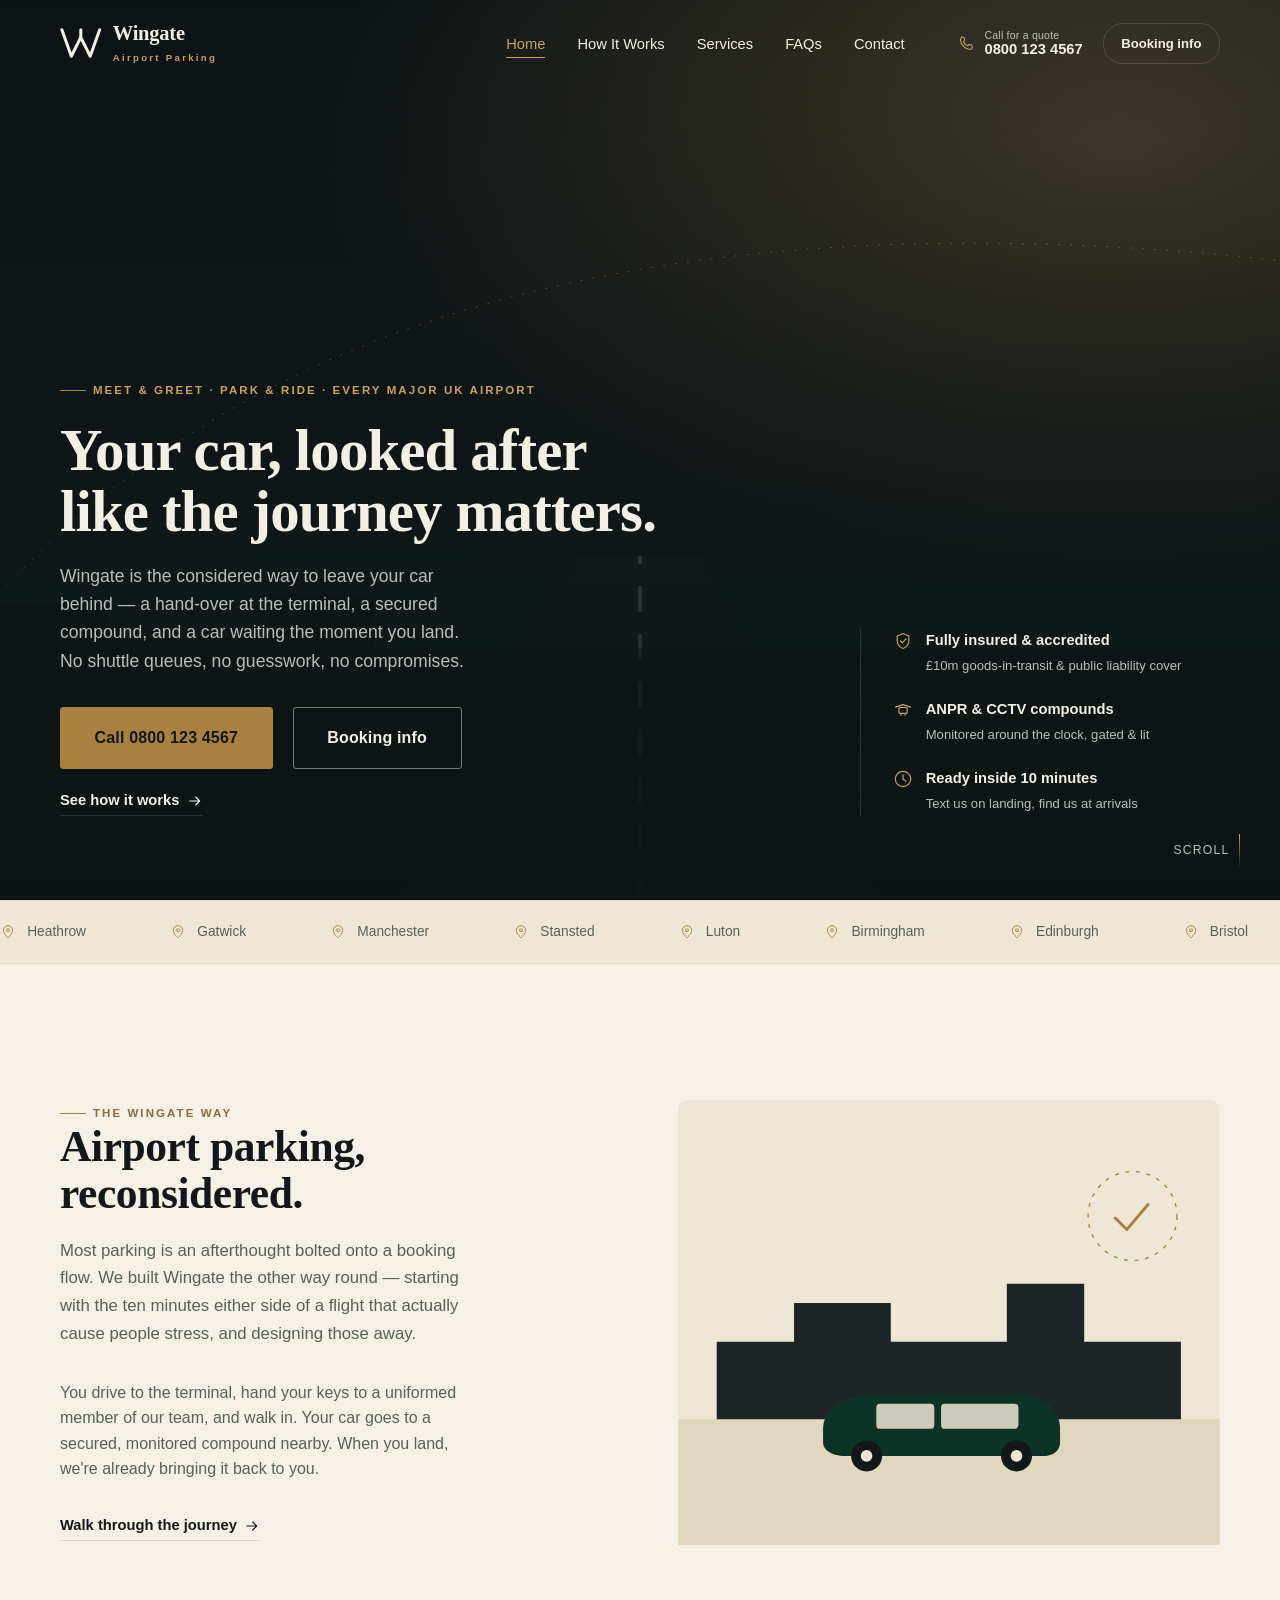
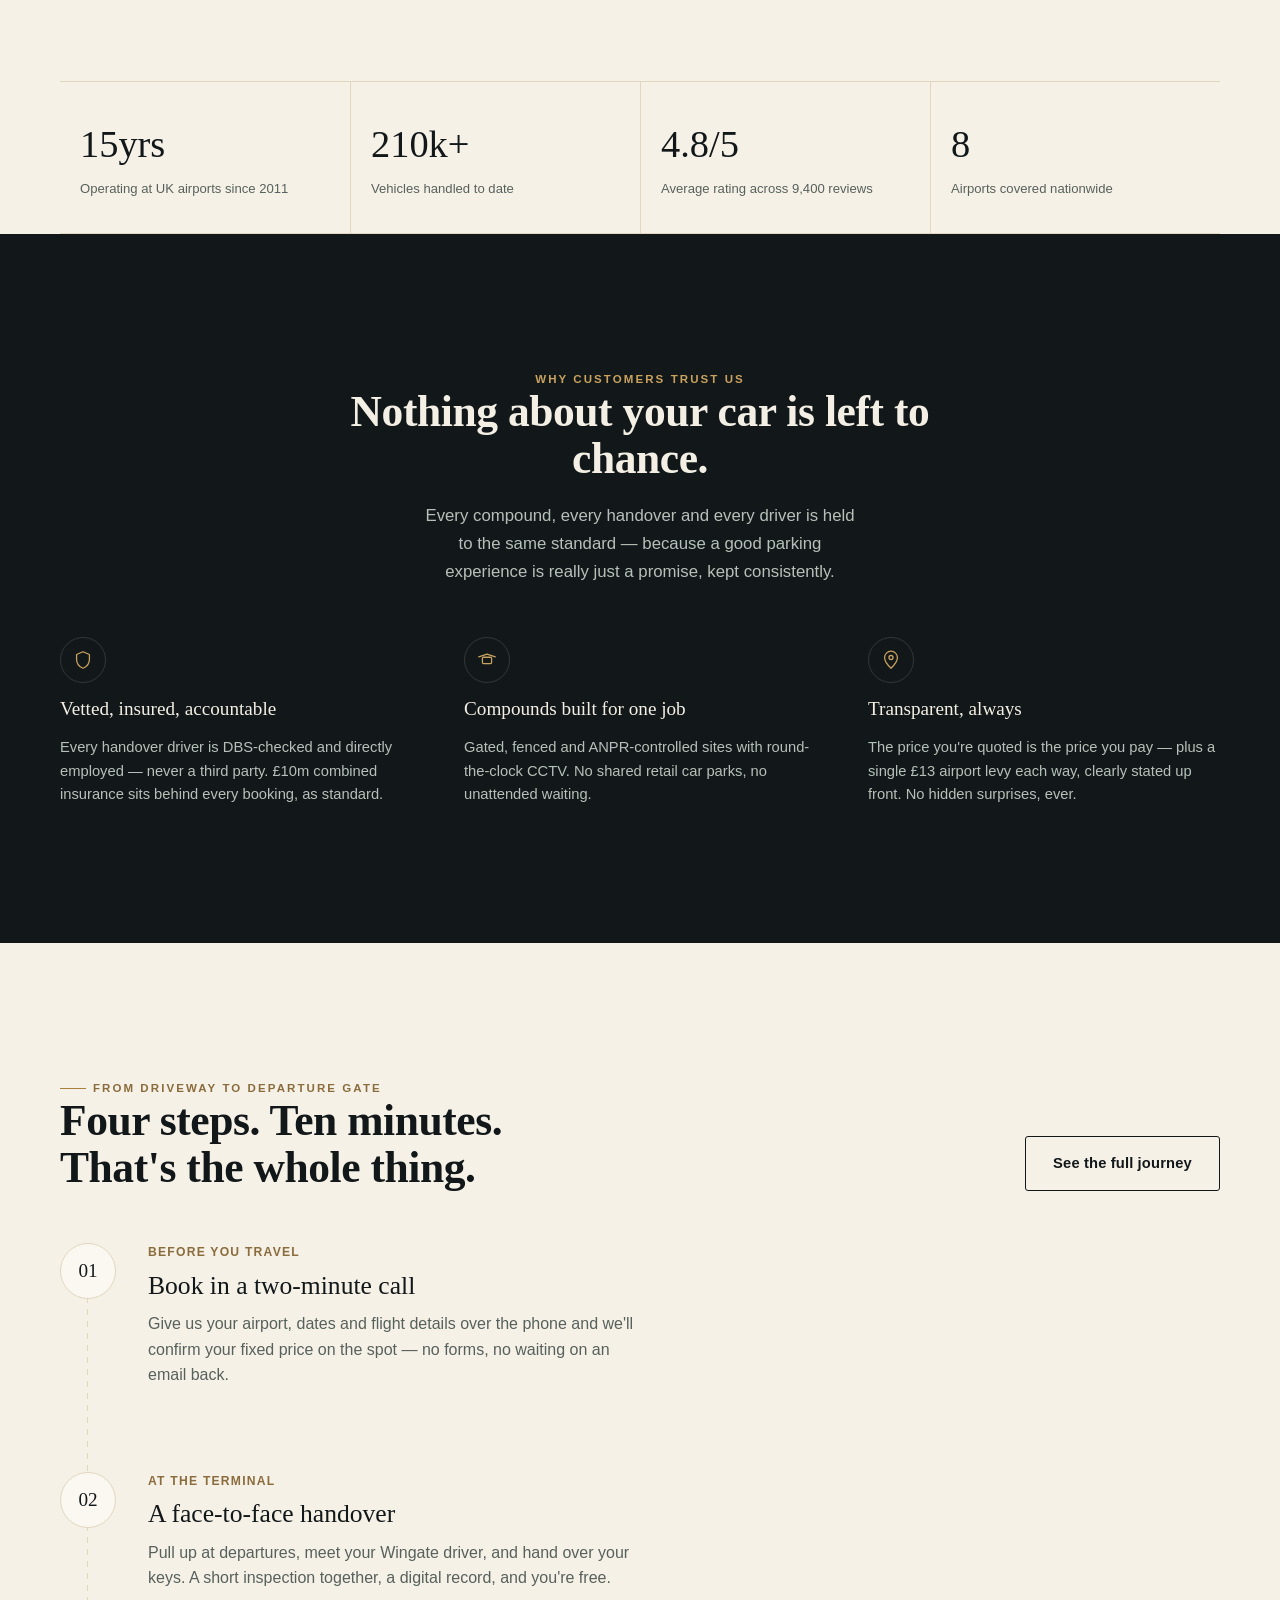
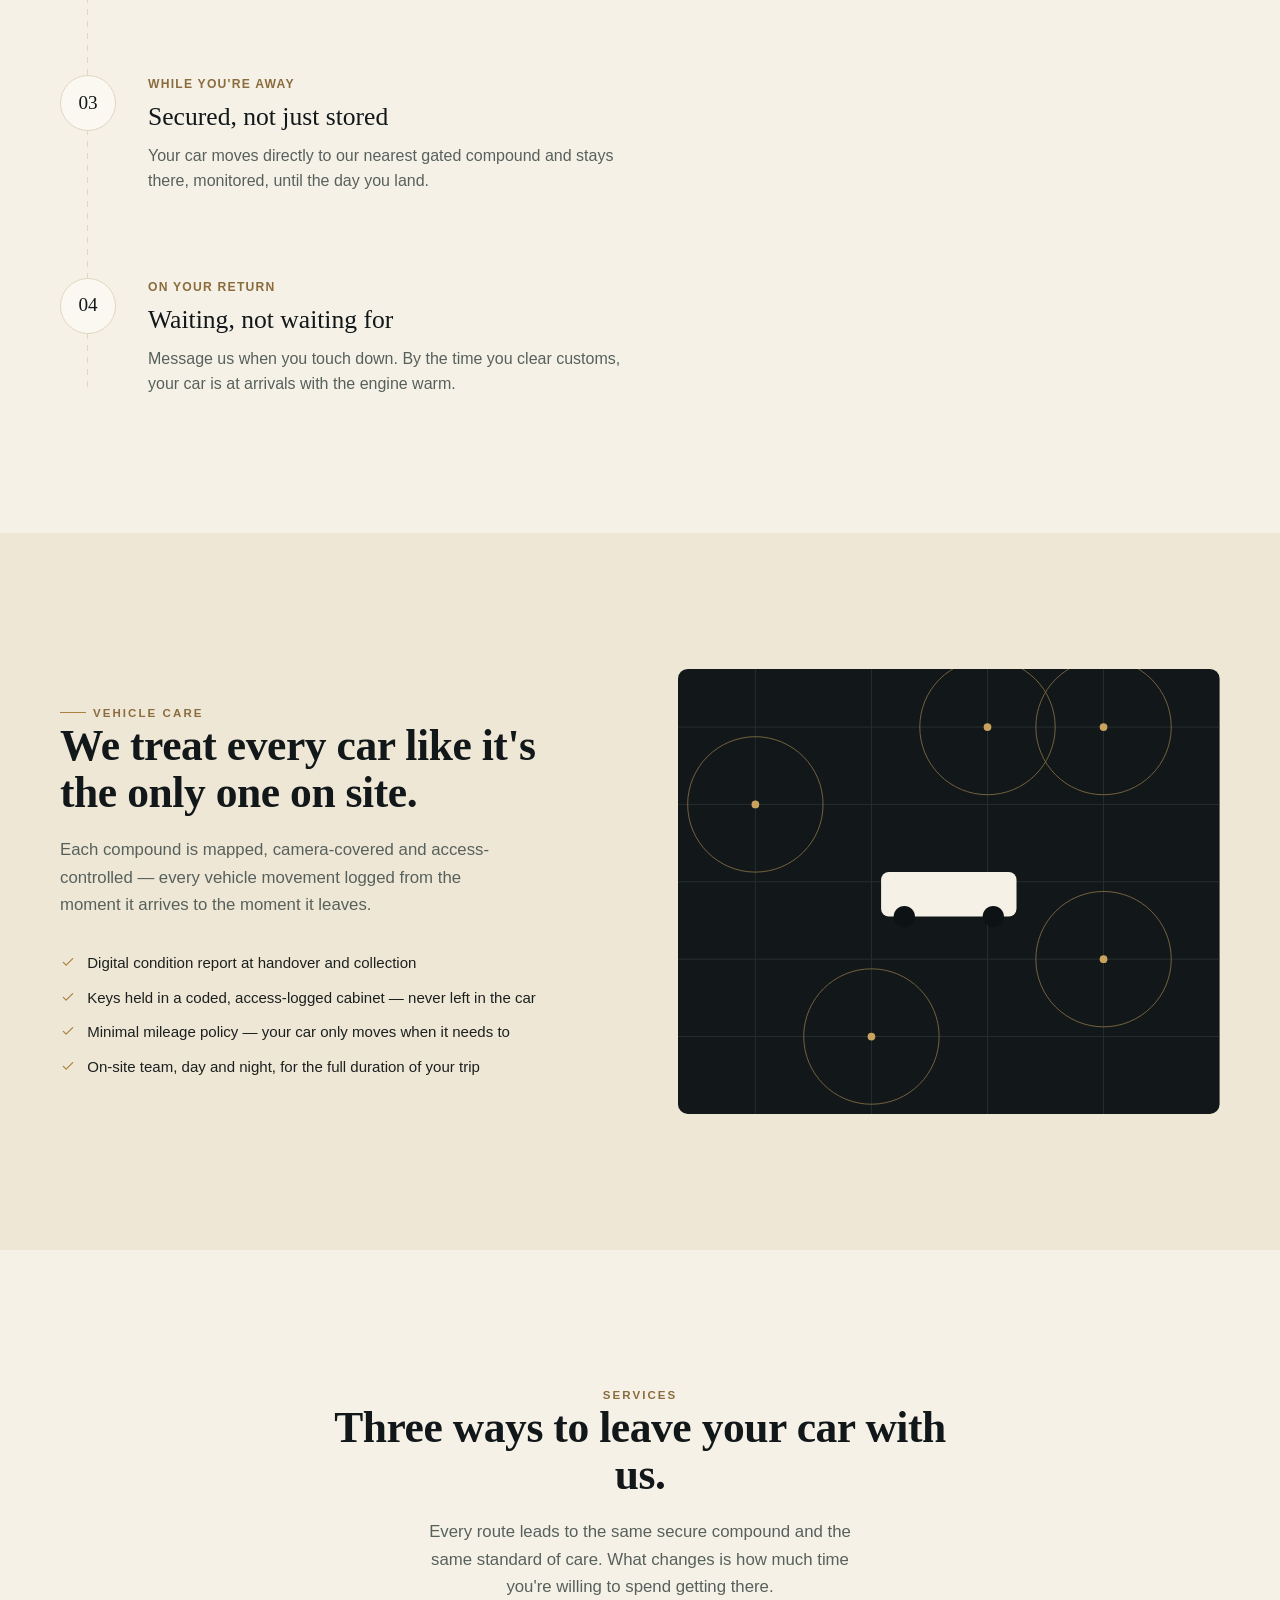
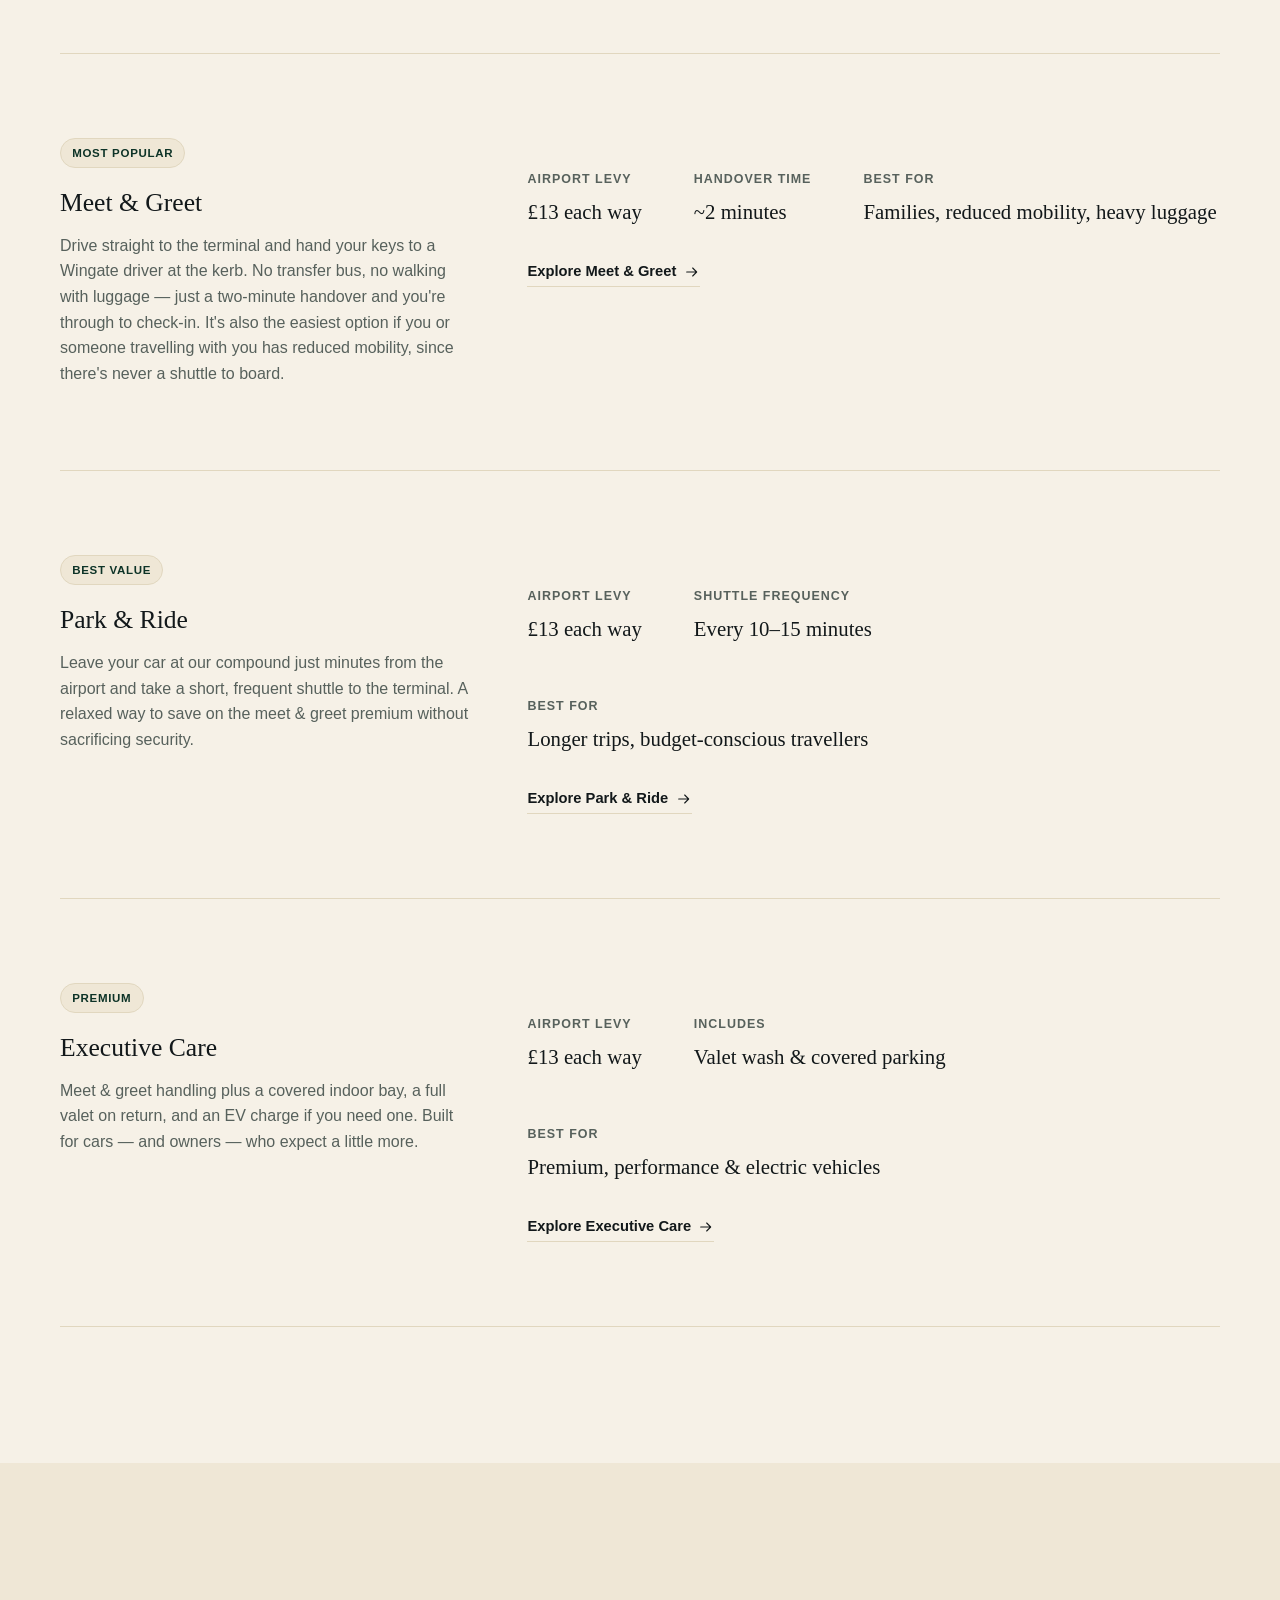
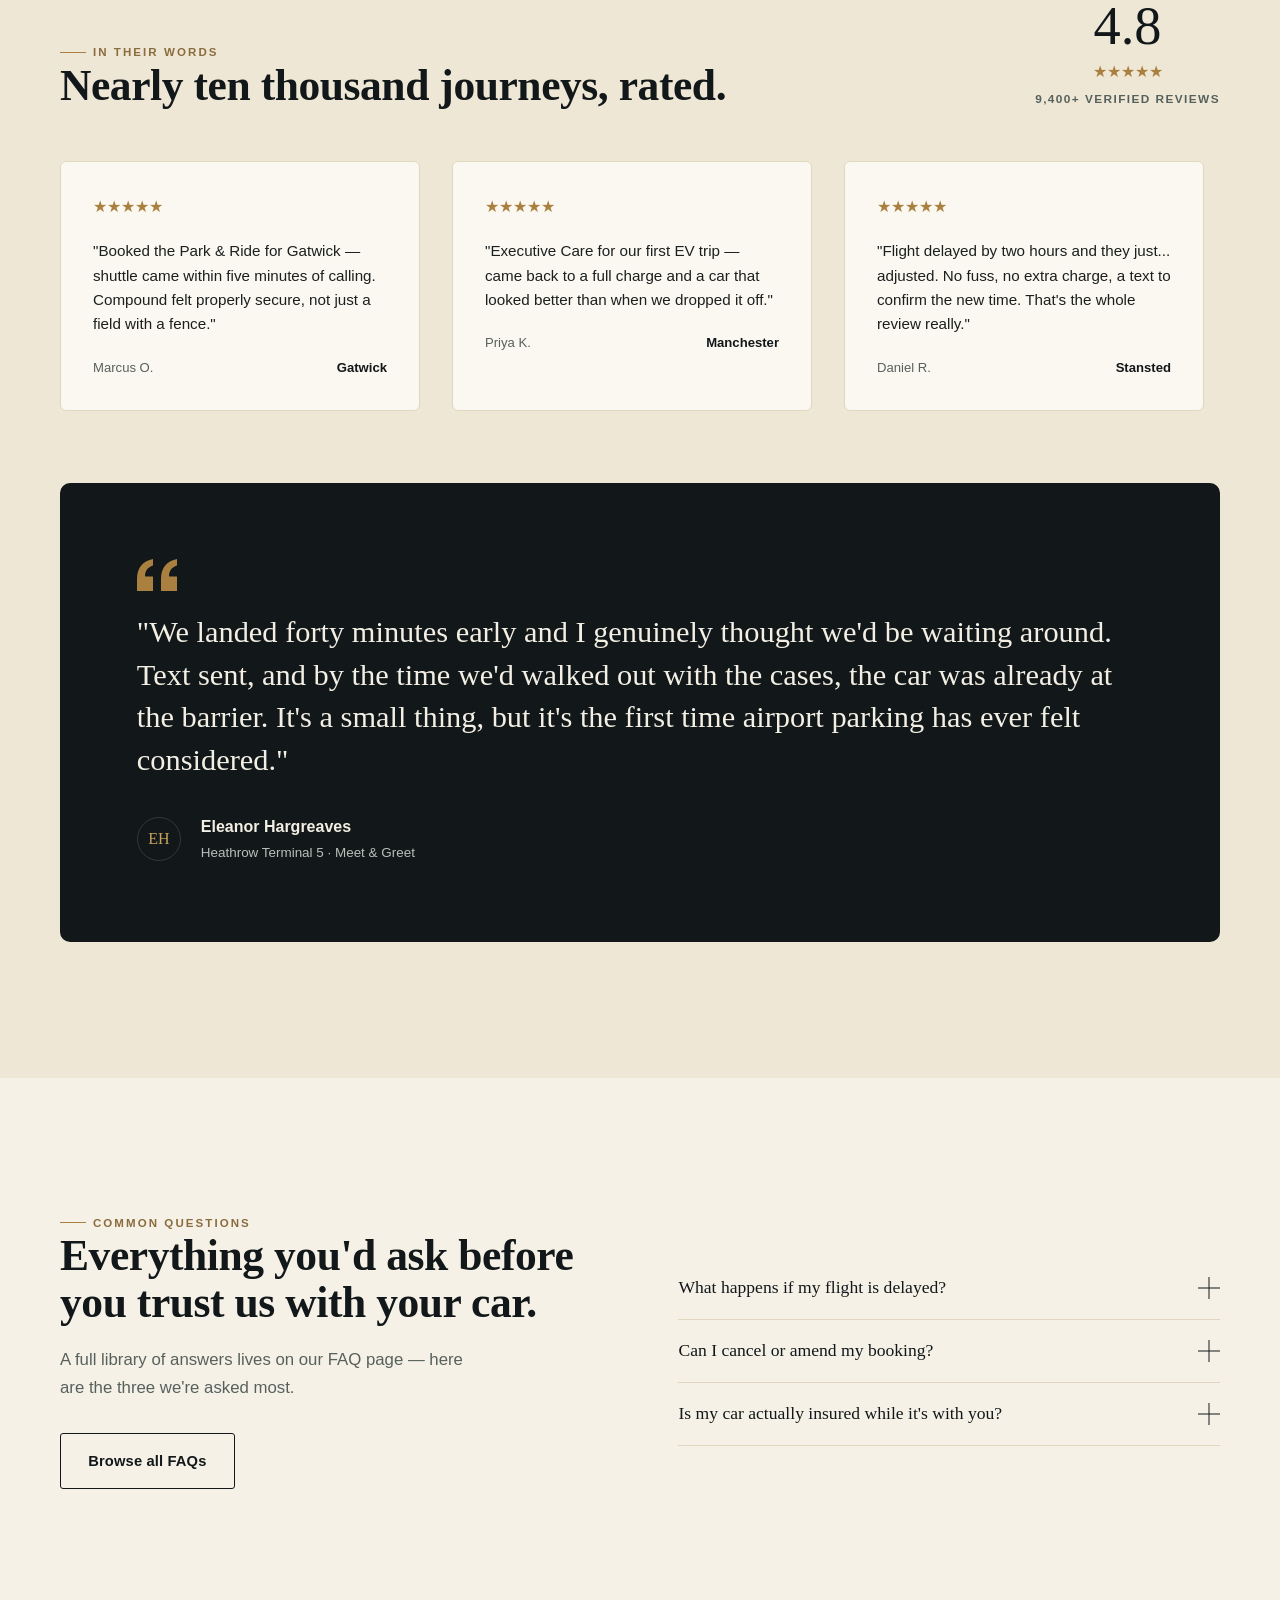
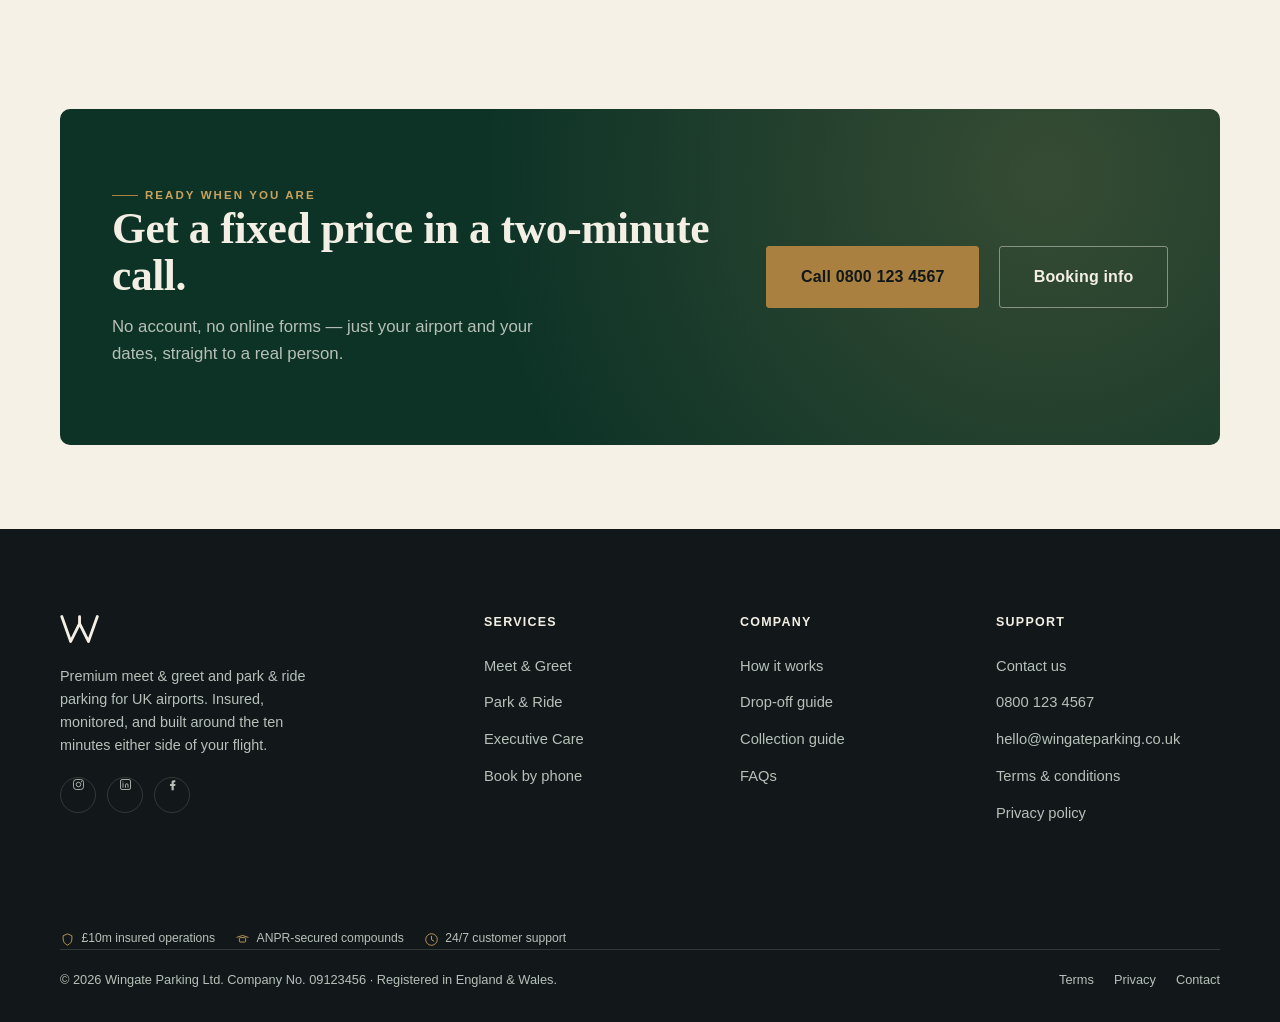
==== commit 877e7de3: "Move to phone-first booking, remove email flows, add SEO and security - Rebuild booking.html around " ====
--- a/index.html
+++ b/index.html
@@ -5,8 +5,51 @@
 <meta name="viewport" content="width=device-width, initial-scale=1.0">
 <title>Wingate — Premium Airport Parking, Meet &amp; Greet Across the UK</title>
 <meta name="description" content="Wingate is a premium meet &amp; greet and park &amp; ride service for UK airports. Fully insured, ANPR-secured compounds, professional chauffeurs, and a booking experience that feels as considered as your journey.">
+<link rel="canonical" href="https://www.wingateparking.co.uk/">
+<meta name="robots" content="index, follow">
+<meta name="theme-color" content="#12181a">
+<meta name="referrer" content="strict-origin-when-cross-origin">
+<meta http-equiv="Content-Security-Policy" content="default-src 'self'; script-src 'self'; style-src 'self' 'unsafe-inline' https://fonts.googleapis.com; font-src https://fonts.gstatic.com; img-src 'self' data:; connect-src 'self'; base-uri 'self'; form-action 'self'; object-src 'none'; upgrade-insecure-requests">
+<meta property="og:type" content="website">
+<meta property="og:site_name" content="Wingate Airport Parking">
+<meta property="og:title" content="Wingate — Premium Airport Parking, Meet &amp; Greet Across the UK">
+<meta property="og:description" content="Wingate is a premium meet &amp; greet and park &amp; ride service for UK airports. Fully insured, ANPR-secured compounds, professional chauffeurs, and a booking experience that feels as considered as your journey.">
+<meta property="og:url" content="https://www.wingateparking.co.uk/">
+<meta property="og:locale" content="en_GB">
+<meta name="twitter:card" content="summary">
+<meta name="twitter:title" content="Wingate — Premium Airport Parking, Meet &amp; Greet Across the UK">
+<meta name="twitter:description" content="Wingate is a premium meet &amp; greet and park &amp; ride service for UK airports. Fully insured, ANPR-secured compounds, professional chauffeurs, and a booking experience that feels as considered as your journey.">
 <link rel="icon" href="data:image/svg+xml,<svg xmlns=%22http://www.w3.org/2000/svg%22 viewBox=%220 0 44 36%22><path d=%22M2 4 L12 32 L22 12 L32 32 L42 4%22 stroke=%22%230d3327%22 stroke-width=%223.4%22 stroke-linecap=%22round%22 stroke-linejoin=%22round%22 fill=%22none%22/></svg>">
 <link rel="stylesheet" href="assets/css/style.css">
+<script type="application/ld+json">
+{
+  "@context": "https://schema.org",
+  "@type": "AutomotiveBusiness",
+  "name": "Wingate Parking Ltd",
+  "url": "https://www.wingateparking.co.uk/",
+  "telephone": "+448001234567",
+  "priceRange": "£13+",
+  "address": {
+    "@type": "PostalAddress",
+    "streetAddress": "Unit 4, Colnbrook Business Park",
+    "addressLocality": "Slough",
+    "postalCode": "SL3 0FG",
+    "addressCountry": "GB"
+  },
+  "areaServed": ["Heathrow Airport", "Gatwick Airport", "Manchester Airport", "Stansted Airport", "Luton Airport", "Birmingham Airport", "Edinburgh Airport", "Bristol Airport"],
+  "openingHoursSpecification": {
+    "@type": "OpeningHoursSpecification",
+    "dayOfWeek": ["Monday","Tuesday","Wednesday","Thursday","Friday","Saturday","Sunday"],
+    "opens": "00:00",
+    "closes": "23:59"
+  },
+  "aggregateRating": {
+    "@type": "AggregateRating",
+    "ratingValue": "4.8",
+    "reviewCount": "9400"
+  }
+}
+</script>
 </head>
 <body>
 <a class="skip-link" href="#main">Skip to content</a>
@@ -38,7 +81,7 @@
           <svg viewBox="0 0 24 24" fill="none"><path d="M6 3.5l3 1 .8 3.2L8 9.5c1 2.4 3.1 4.5 5.5 5.5l1.8-1.8 3.2.8 1 3c-.4 1.4-1.7 2.5-3.3 2.5C10.7 19.5 4.5 13.3 4.5 7.8 4.5 6.2 5.5 5 6 3.5z" stroke="currentColor" stroke-width="1.3" stroke-linejoin="round"/></svg>
           <span class="nav-call-text"><span class="nav-call-label">Call for a quote</span><span class="nav-call-number">0800 123 4567</span></span>
         </a>
-        <a href="booking.html" class="nav-quote-link">Quote online</a>
+        <a href="booking.html" class="nav-quote-link">Booking info</a>
       </div>
     </nav>
 
@@ -58,7 +101,7 @@
   </ul>
   <div class="mobile-panel-footer">
     <a href="tel:+448001234567" class="btn btn-brass btn-block">Call 0800 123 4567</a>
-    <a href="booking.html" class="btn btn-ghost on-dark btn-block">Get a quote online</a>
+    <a href="booking.html" class="btn btn-ghost on-dark btn-block">Booking info</a>
   </div>
 </div>
 
@@ -98,7 +141,7 @@
           <p class="hero-lede" data-reveal>Wingate is the considered way to leave your car behind — a hand-over at the terminal, a secured compound, and a car waiting the moment you land. No shuttle queues, no guesswork, no compromises.</p>
           <div class="hero-actions" data-reveal>
             <a href="tel:+448001234567" class="btn btn-brass btn-lg">Call 0800 123 4567</a>
-            <a href="booking.html" class="btn btn-ghost btn-lg on-dark">Get a quote online</a>
+            <a href="booking.html" class="btn btn-ghost btn-lg on-dark">Booking info</a>
           </div>
           <a href="how-it-works.html" class="btn-text on-dark mt-3" data-reveal>See how it works <svg width="16" height="16" viewBox="0 0 24 24" fill="none"><path d="M4 12h15M13 6l6 6-6 6" stroke="currentColor" stroke-width="1.6" stroke-linecap="round" stroke-linejoin="round"/></svg></a>
         </div>
@@ -231,8 +274,8 @@
           <div class="tl-dot">01</div>
           <div class="tl-content">
             <span class="tl-time">Before you travel</span>
-            <h3>Book in under two minutes</h3>
-            <p>Tell us your airport, dates and flight details. We confirm instantly — no phone call required, though we're always at the end of one.</p>
+            <h3>Book in a two-minute call</h3>
+            <p>Give us your airport, dates and flight details over the phone and we'll confirm your fixed price on the spot — no forms, no waiting on an email back.</p>
           </div>
         </div>
         <div class="tl-item">
@@ -455,12 +498,12 @@
       <div class="cta-band" data-reveal>
         <div>
           <p class="eyebrow on-dark">Ready when you are</p>
-          <h2>Get a fixed price in under a minute.</h2>
-          <p class="lede mt-2" style="color:var(--text-on-dark-muted)">Call us for the fastest quote, or request one online — no account, no card details to compare.</p>
+          <h2>Get a fixed price in a two-minute call.</h2>
+          <p class="lede mt-2" style="color:var(--text-on-dark-muted)">No account, no online forms — just your airport and your dates, straight to a real person.</p>
         </div>
         <div class="cta-actions">
           <a href="tel:+448001234567" class="btn btn-brass btn-lg">Call 0800 123 4567</a>
-          <a href="booking.html" class="btn btn-ghost on-dark btn-lg">Quote online</a>
+          <a href="booking.html" class="btn btn-ghost on-dark btn-lg">Booking info</a>
         </div>
       </div>
     </div>
@@ -490,7 +533,7 @@
           <li><a href="services.html#meet-greet">Meet &amp; Greet</a></li>
           <li><a href="services.html#park-ride">Park &amp; Ride</a></li>
           <li><a href="services.html#executive">Executive Care</a></li>
-          <li><a href="booking.html">Get a quote</a></li>
+          <li><a href="booking.html">Book by phone</a></li>
         </ul>
       </div>
       <div class="footer-col">
@@ -512,15 +555,6 @@
           <li><a href="privacy.html">Privacy policy</a></li>
         </ul>
       </div>
-      <div class="footer-col footer-newsletter">
-        <h5>Stay in the loop</h5>
-        <p style="font-size:.85rem;color:var(--text-on-dark-muted);margin-bottom:1rem">Occasional airport travel tips. No spam, ever.</p>
-        <div class="field">
-          <label for="nl-email">Email address</label>
-          <input type="email" id="nl-email" placeholder="you@example.com">
-        </div>
-        <button class="btn btn-brass btn-sm btn-block">Subscribe</button>
-      </div>
     </div>
 
     <div class="badge-row">
--- a/assets/css/style.css
+++ b/assets/css/style.css
@@ -403,21 +403,6 @@
 .page-header .eyebrow{ color: var(--brass-light); margin-bottom: var(--sp-2); }
 .page-header h1{ color: var(--text-on-dark); max-width: 18ch; }
 .page-header .lede{ color: var(--text-on-dark-muted); margin-top: var(--sp-3); }
-.phone-callout{
-  display:inline-flex; align-items:center; gap: var(--sp-3);
-  border:1px solid var(--line-dark); border-radius: var(--r-md);
-  padding: var(--sp-2) var(--sp-4);
-  transition: border-color .3s var(--ease), background-color .3s var(--ease), transform .3s var(--ease);
-}
-.phone-callout:hover{ border-color: var(--brass); background: rgba(201,162,94,0.08); transform: translateY(-1px); }
-.phone-callout-icon{
-  flex:none; width:38px; height:38px; border-radius:50%; background: var(--brass);
-  display:flex; align-items:center; justify-content:center; color: var(--ink);
-}
-.phone-callout-icon svg{ width:18px; height:18px; }
-.phone-callout strong{ display:block; color: var(--text-on-dark); font-size:.94rem; }
-.phone-callout-sub{ display:block; color: var(--text-on-dark-muted); font-size:.86rem; margin-top:.15rem; }
-.phone-callout-number{ color: var(--brass-light); font-weight:700; }
 .breadcrumb{ display:flex; gap:.5rem; align-items:center; font-size:.82rem; color: var(--text-on-dark-muted); margin-bottom: var(--sp-4); }
 .breadcrumb a{ color: var(--text-on-dark-muted); }
 .breadcrumb a:hover{ color: var(--text-on-dark); }
@@ -552,6 +537,15 @@
   padding: var(--sp-4);
   box-shadow: var(--shadow-lg);
 }
+.call-panel-number{
+  display:flex; align-items:center; gap:.7rem;
+  font-family: var(--font-display); font-weight:560;
+  font-size: clamp(1.7rem, 5vw, 2.5rem);
+  color: var(--ink); margin: .6rem 0 .4rem;
+  transition: color .3s var(--ease);
+}
+.call-panel-number svg{ width:30px; height:30px; color: var(--brass); flex:none; }
+.call-panel-number:hover{ color: var(--green); }
 .field{ display:flex; flex-direction:column; gap:.45rem; }
 .field label{ font-size:.76rem; font-weight:600; letter-spacing:.06em; text-transform:uppercase; color: var(--text-muted); }
 .field input, .field select{
@@ -609,7 +603,7 @@
 
 /* ---------- Footer ---------- */
 .site-footer{ background: var(--ink); color: var(--text-on-dark-muted); padding-top: var(--sp-6); }
-.footer-top{ display:grid; grid-template-columns: 1.4fr .8fr .8fr .8fr 1fr; gap: var(--sp-4); padding-bottom: var(--sp-6); }
+.footer-top{ display:grid; grid-template-columns: 1.4fr .8fr .8fr .8fr; gap: var(--sp-4); padding-bottom: var(--sp-6); }
 .footer-brand svg{ height:32px; margin-bottom: var(--sp-3); }
 .footer-brand p{ color: var(--text-on-dark-muted); max-width:32ch; font-size:.9rem; }
 .footer-social{ display:flex; gap:.7rem; margin-top: var(--sp-3); }
@@ -620,8 +614,6 @@
 .footer-col ul{ display:flex; flex-direction:column; gap:.7rem; }
 .footer-col a{ font-size:.92rem; transition: color .3s var(--ease); }
 .footer-col a:hover{ color: var(--text-on-dark); }
-.footer-newsletter .field{ margin-bottom:.8rem; }
-.footer-newsletter input{ background: var(--ink-2); border-color: var(--line-dark); color: var(--text-on-dark); }
 .footer-bottom{
   border-top:1px solid var(--line-dark); padding: var(--sp-3) 0 var(--sp-4);
   display:flex; justify-content:space-between; align-items:center; flex-wrap:wrap; gap: var(--sp-2);
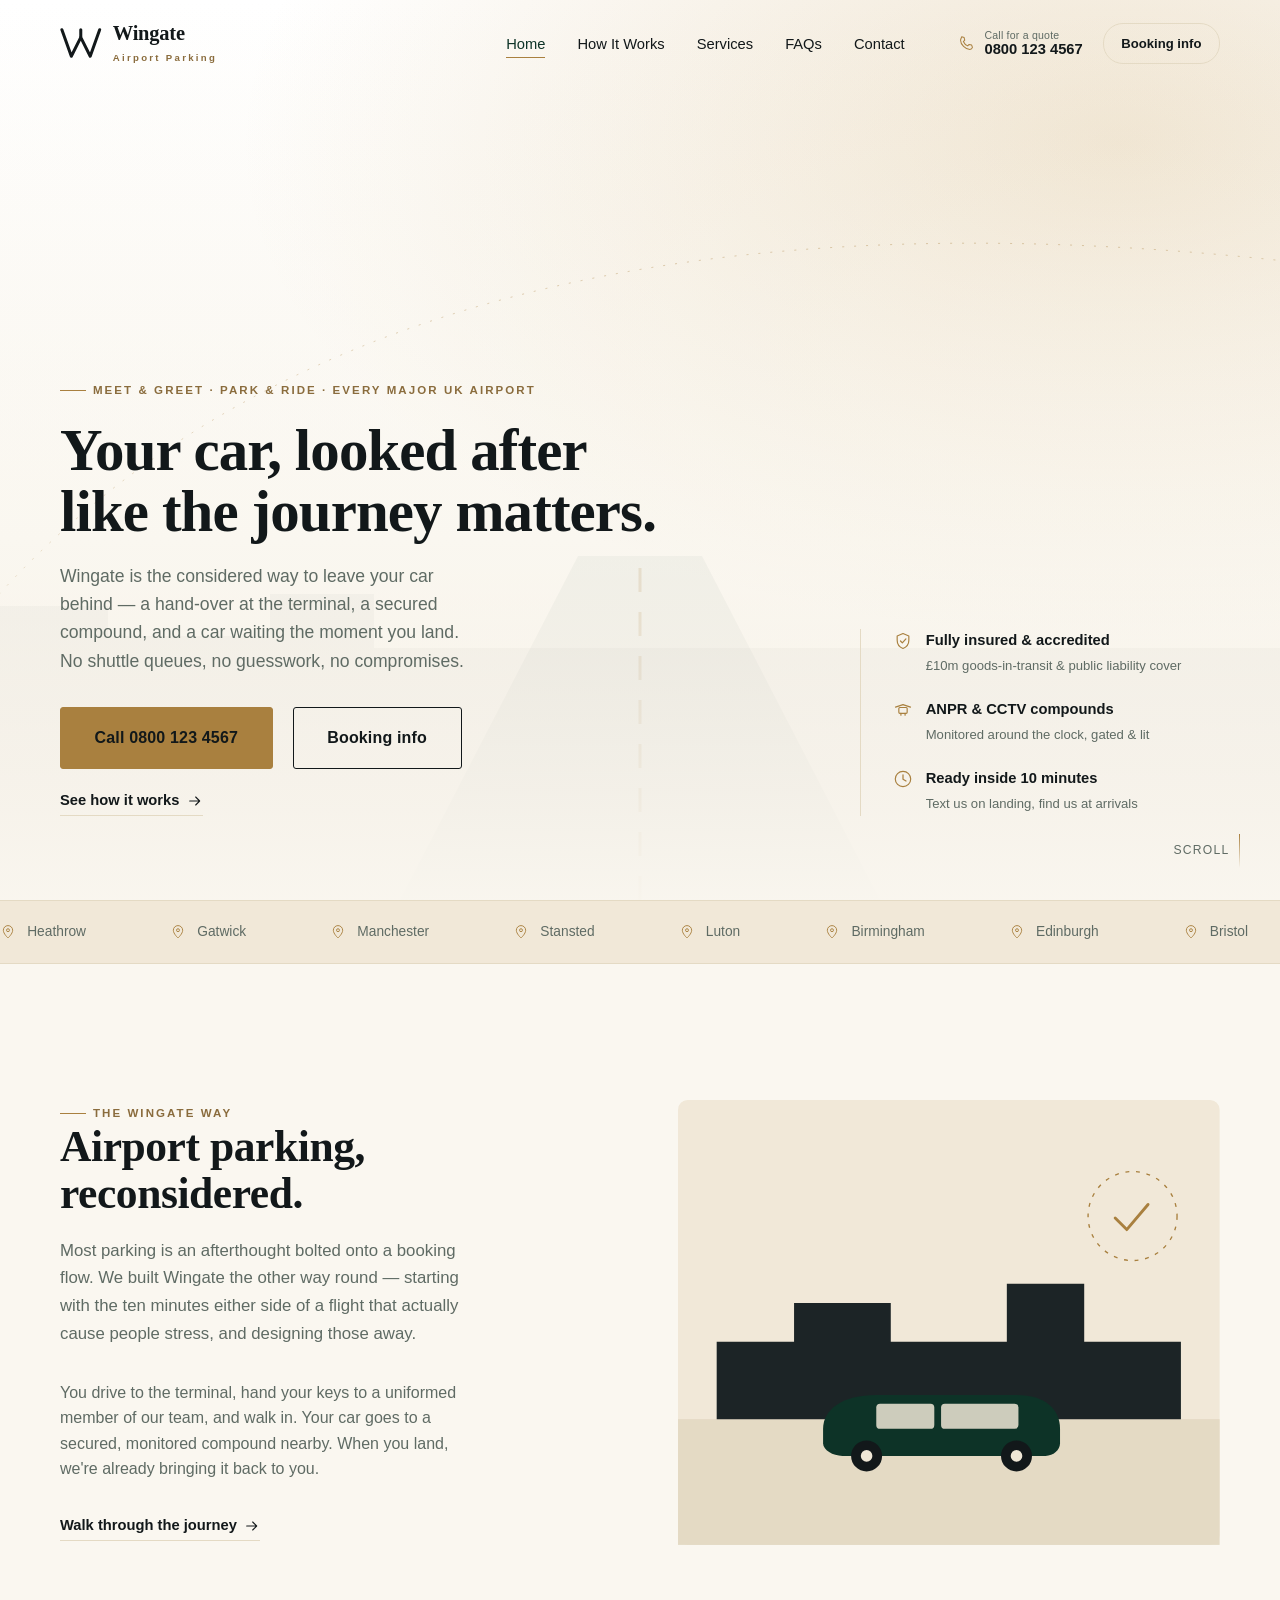
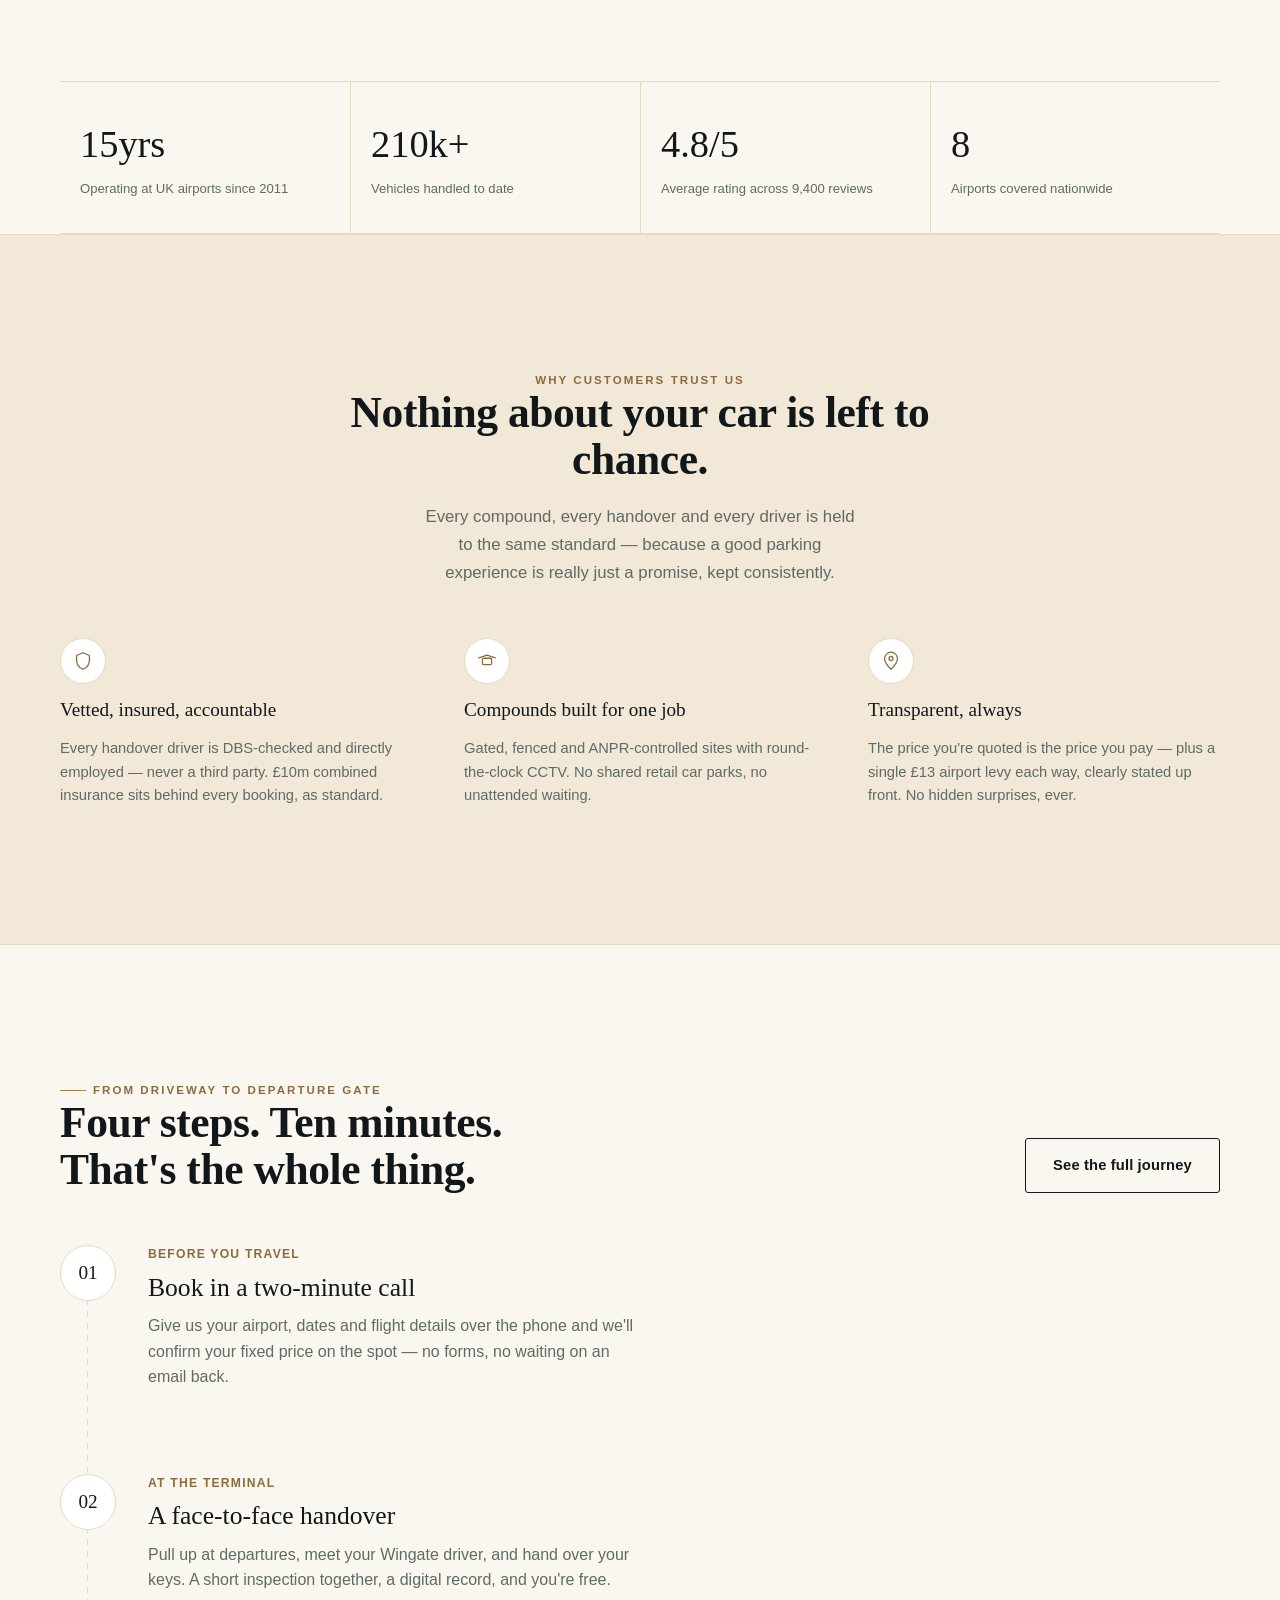
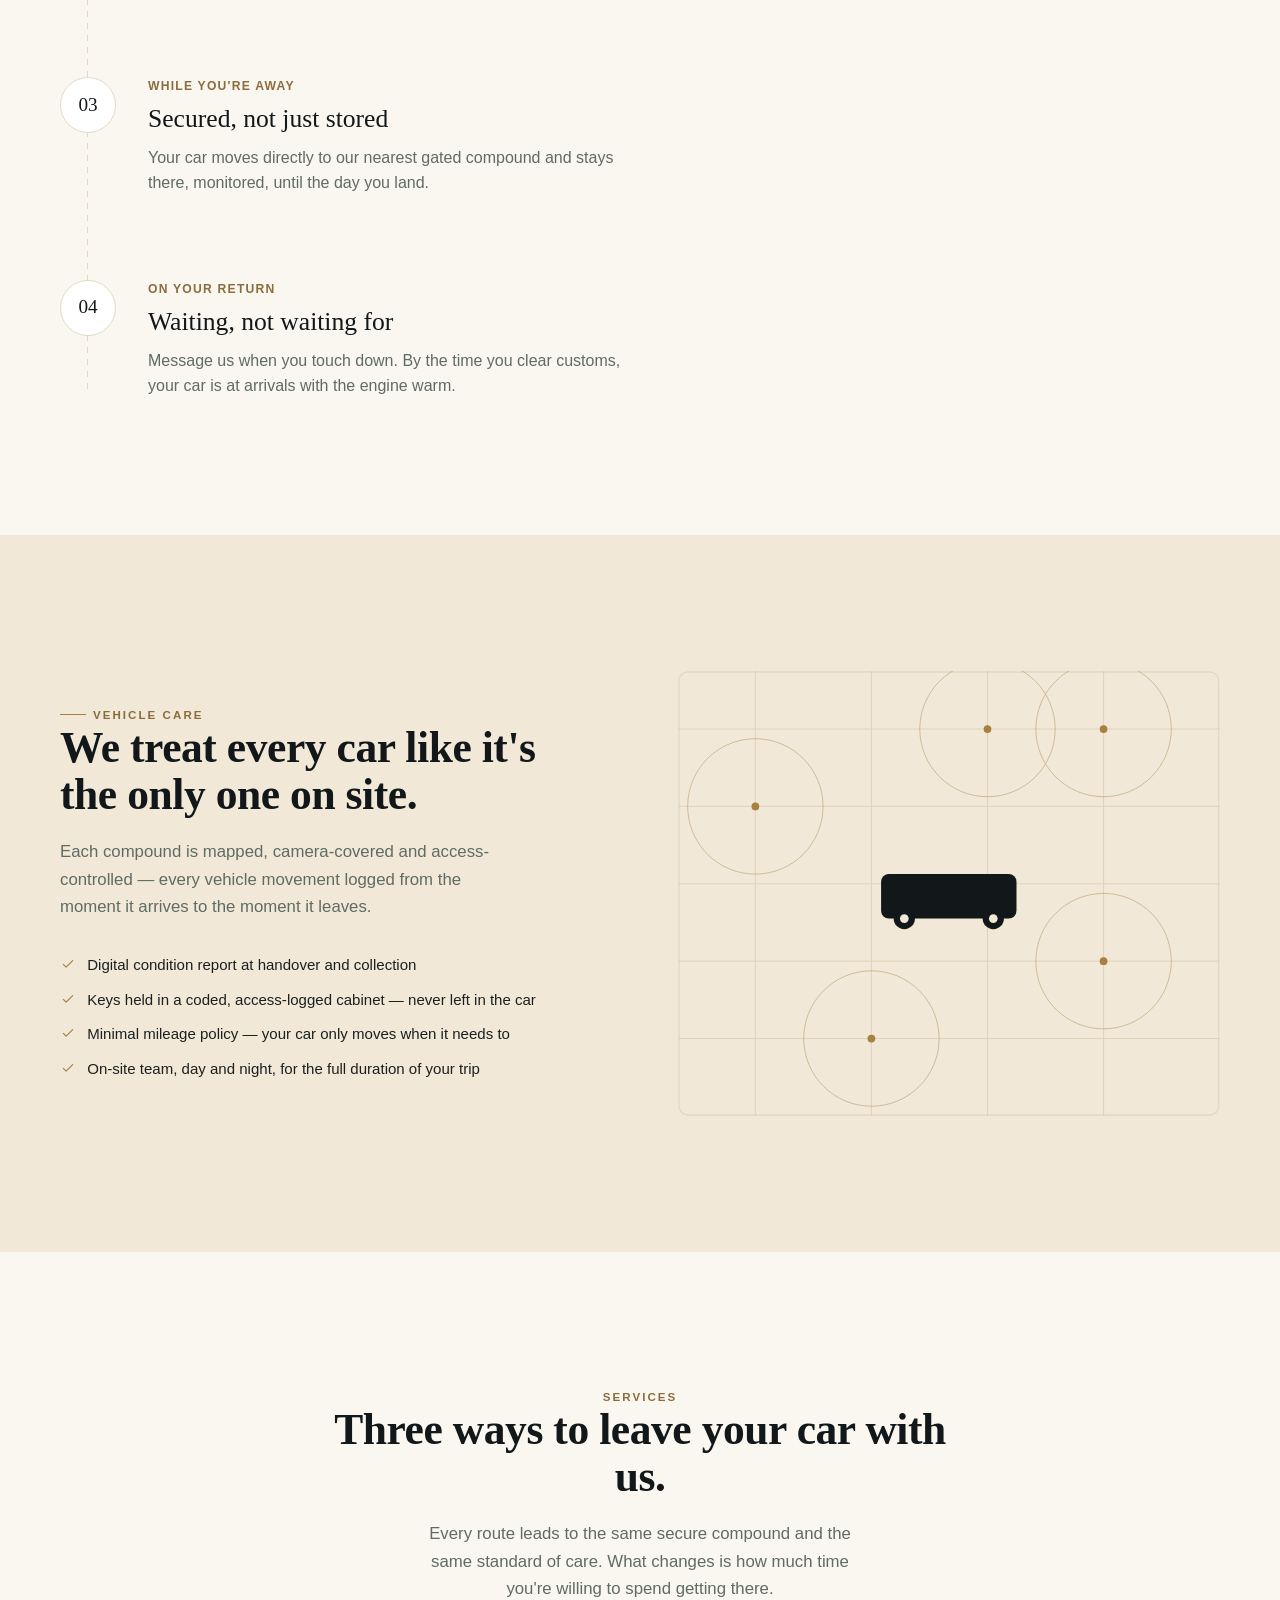
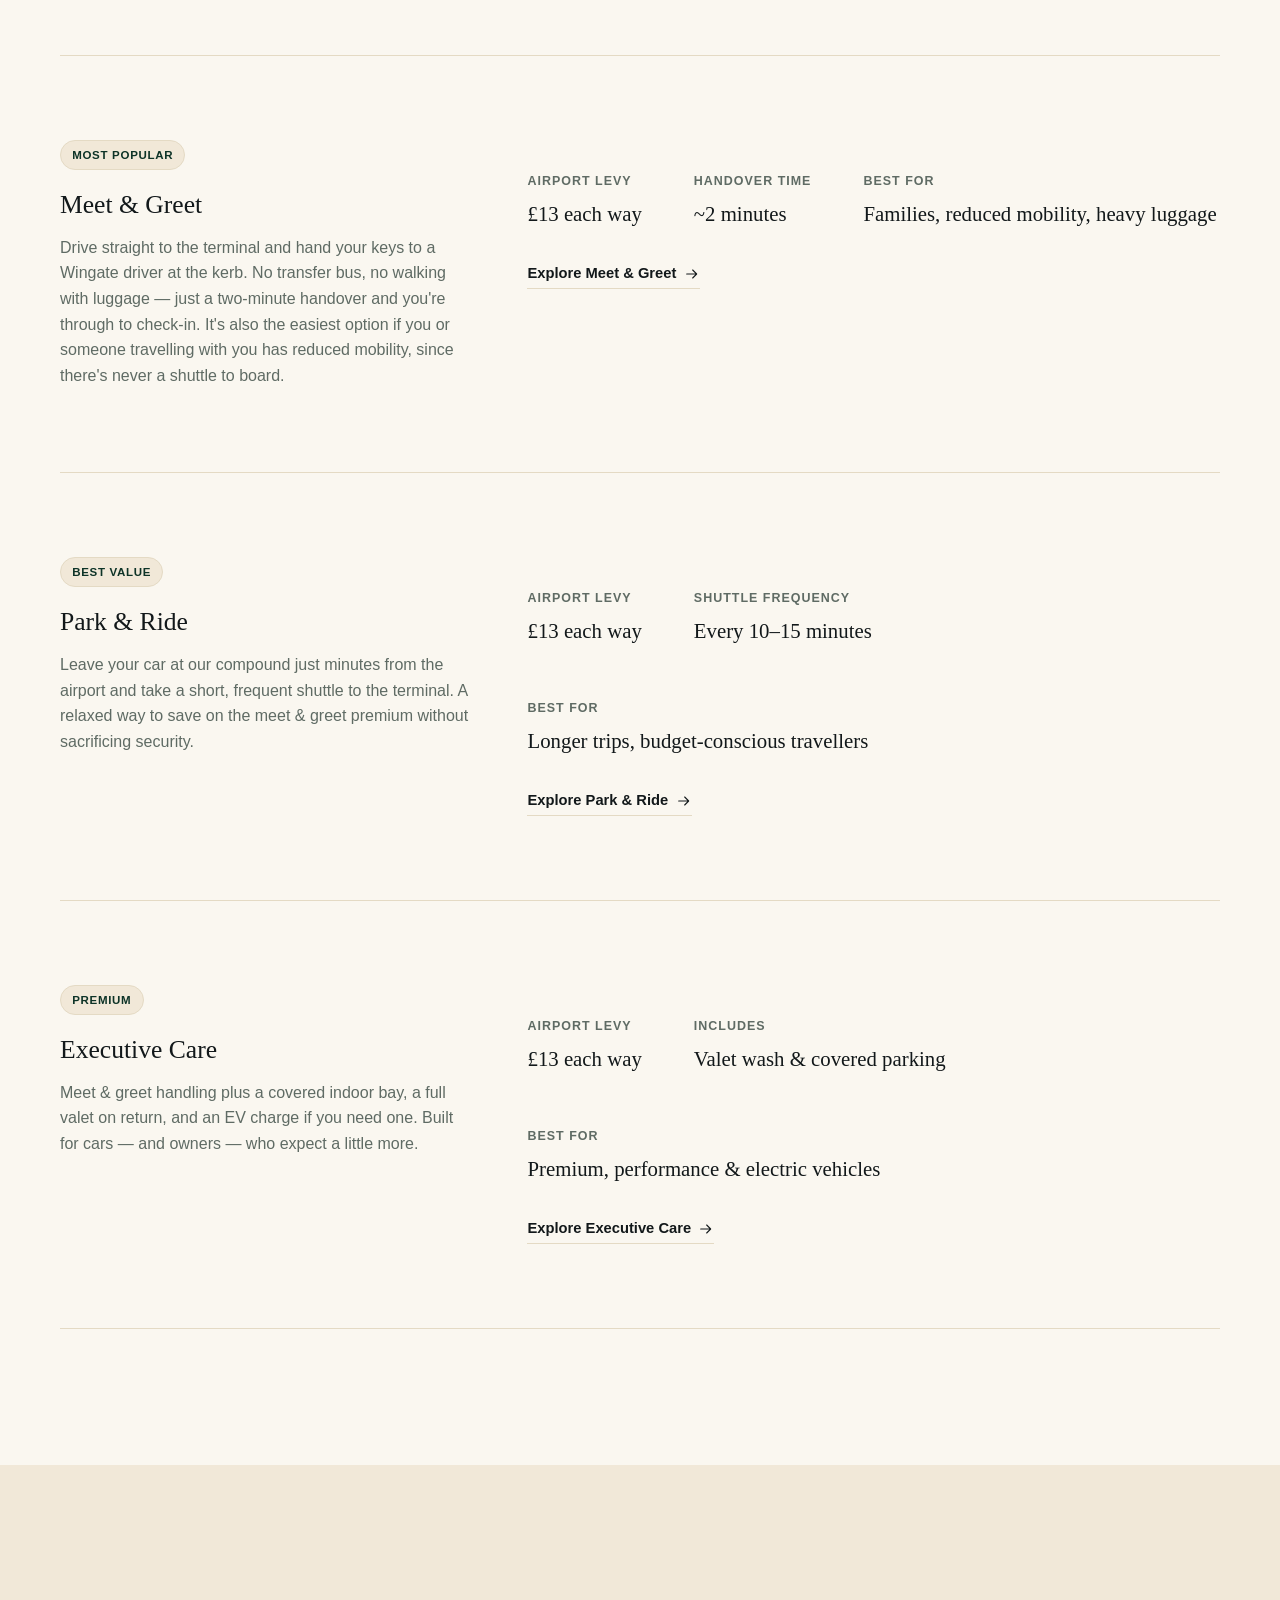
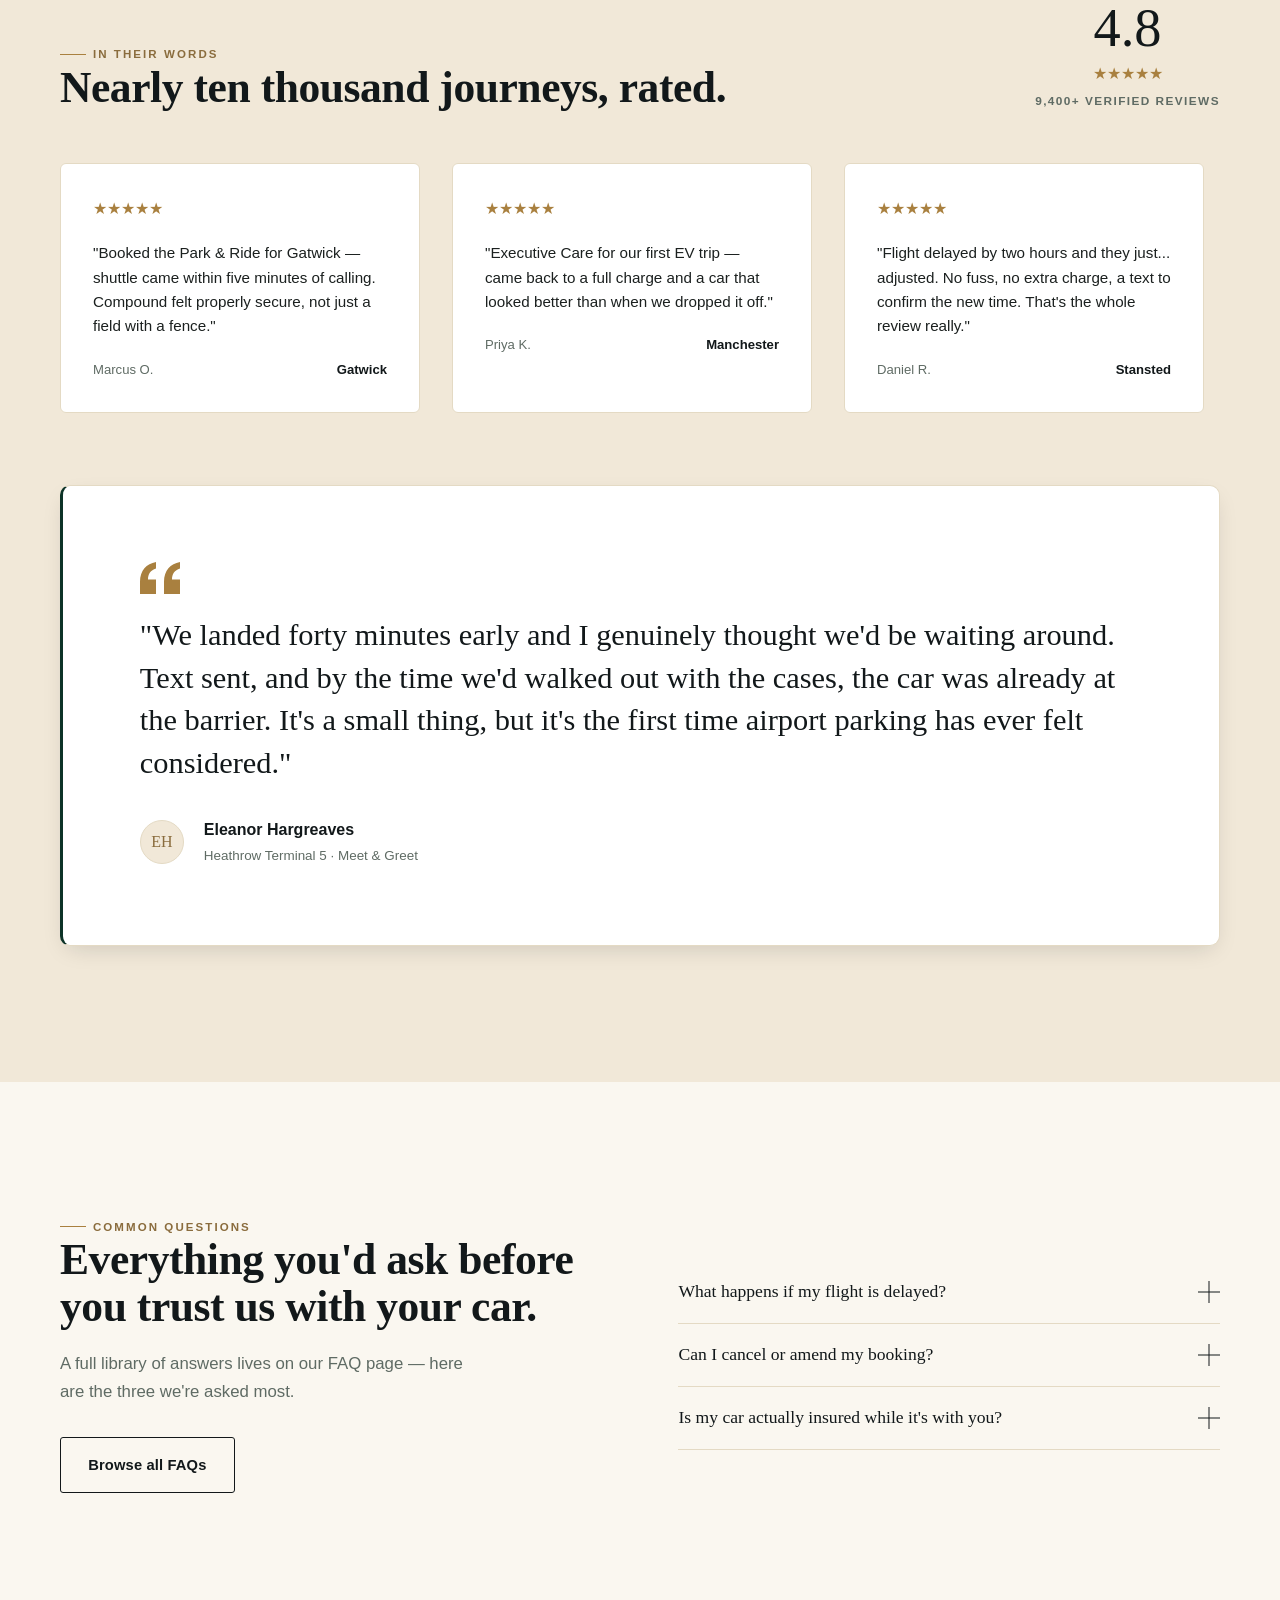
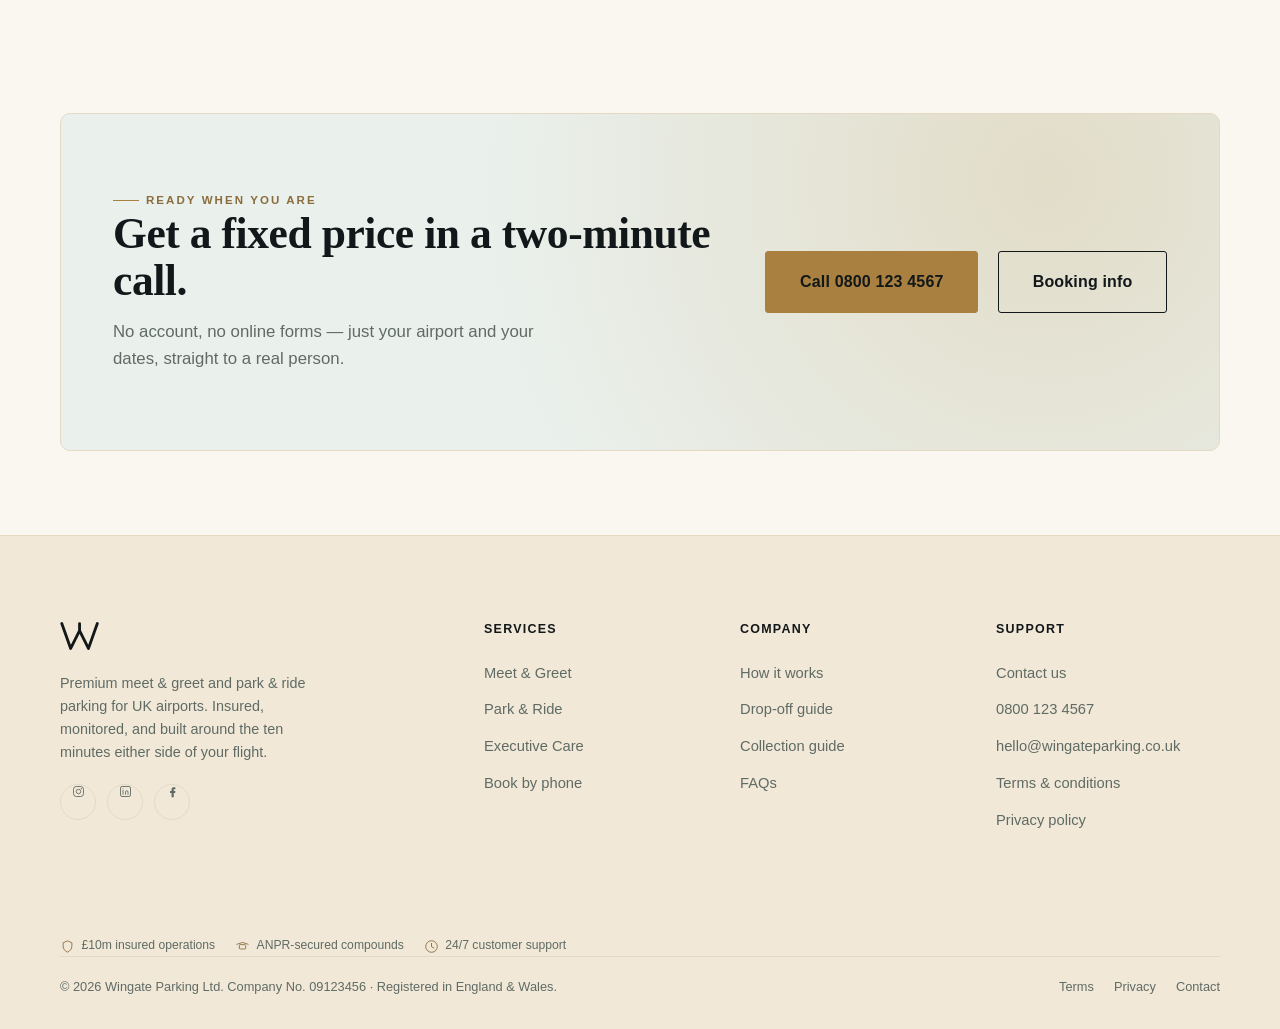
==== commit e50f06bf: "Switch to a light theme site-wide Client wanted no dark sections anywhere. Reworked the colour token" ====
--- a/index.html
+++ b/index.html
@@ -113,22 +113,22 @@
       <svg viewBox="0 0 1600 900" preserveAspectRatio="xMidYMax slice" xmlns="http://www.w3.org/2000/svg">
         <defs>
           <linearGradient id="skyGrad" x1="0" y1="0" x2="0" y2="1">
-            <stop offset="0%" stop-color="#0d1315"/>
-            <stop offset="52%" stop-color="#12181a"/>
-            <stop offset="100%" stop-color="#0d3327"/>
+            <stop offset="0%" stop-color="#ffffff"/>
+            <stop offset="60%" stop-color="#faf7f0"/>
+            <stop offset="100%" stop-color="#f1e8d8"/>
           </linearGradient>
-          <radialGradient id="glow" cx="80%" cy="16%" r="50%">
-            <stop offset="0%" stop-color="#c9a25e" stop-opacity="0.32"/>
+          <radialGradient id="glow" cx="80%" cy="16%" r="55%">
+            <stop offset="0%" stop-color="#c9a25e" stop-opacity="0.28"/>
             <stop offset="100%" stop-color="#c9a25e" stop-opacity="0"/>
           </radialGradient>
         </defs>
         <rect width="1600" height="900" fill="url(#skyGrad)"/>
         <rect width="1600" height="900" fill="url(#glow)"/>
-        <path d="M120 640 Q 520 140 1520 270" fill="none" stroke="#c9a25e" stroke-width="1" stroke-dasharray="2 10" opacity="0.55"/>
-        <circle cx="1520" cy="270" r="3.5" fill="#c9a25e"/>
-        <polygon points="560,900 1040,900 862,556 738,556" fill="#1b2224" opacity="0.75"/>
-        <line x1="800" y1="900" x2="800" y2="556" stroke="#f6f1e7" stroke-width="4" stroke-dasharray="26 22" opacity="0.3"/>
-        <path d="M0 648 L150 648 L150 606 L268 606 L268 636 L430 636 L430 594 L534 594 L534 648 L1600 648 L1600 900 L0 900 Z" fill="#0d1315" opacity="0.6"/>
+        <path d="M120 640 Q 520 140 1520 270" fill="none" stroke="#a9803f" stroke-width="1" stroke-dasharray="2 10" opacity="0.5"/>
+        <circle cx="1520" cy="270" r="3.5" fill="#a9803f"/>
+        <polygon points="560,900 1040,900 862,556 738,556" fill="#0d3327" opacity="0.07"/>
+        <line x1="800" y1="900" x2="800" y2="556" stroke="#a9803f" stroke-width="3" stroke-dasharray="24 20" opacity="0.35"/>
+        <path d="M0 648 L150 648 L150 606 L268 606 L268 636 L430 636 L430 594 L534 594 L534 648 L1600 648 L1600 900 L0 900 Z" fill="#12181a" opacity="0.06"/>
       </svg>
     </div>
     <div class="hero-scrim" aria-hidden="true"></div>
@@ -200,8 +200,8 @@
         </div>
         <div class="split-media" data-reveal>
           <svg viewBox="0 0 560 460" xmlns="http://www.w3.org/2000/svg" role="img" aria-label="Illustration of a car being handed over near a terminal">
-            <rect x="0" y="0" width="560" height="460" rx="10" fill="#efe7d6"/>
-            <rect x="0" y="330" width="560" height="130" fill="#e1d7bf"/>
+            <rect x="0" y="0" width="560" height="460" rx="10" fill="#f1e8d8"/>
+            <rect x="0" y="330" width="560" height="130" fill="#e4dac4"/>
             <path d="M40 330 L40 250 L120 250 L120 210 L220 210 L220 250 L340 250 L340 190 L420 190 L420 250 L520 250 L520 330Z" fill="#1c2426"/>
             <g transform="translate(150,300)">
               <path d="M0 40 C0 20 20 5 55 5 L200 5 C230 5 245 20 245 40 L245 55 C245 62 238 68 230 68 L20 68 C10 68 0 62 0 55 Z" fill="#0d3327"/>
@@ -312,28 +312,31 @@
       <div class="split rev">
         <div class="split-media" data-reveal>
           <svg viewBox="0 0 560 460" xmlns="http://www.w3.org/2000/svg" role="img" aria-label="Illustration of a monitored, gated vehicle compound">
-            <rect width="560" height="460" rx="10" fill="#12181a"/>
-            <g opacity="0.5" stroke="#3a4744" stroke-width="1">
+            <rect width="560" height="460" rx="10" fill="#f1e8d8"/>
+            <rect x="1" y="1" width="558" height="458" rx="9" fill="none" stroke="#e4dac4" stroke-width="1.5"/>
+            <g opacity="0.7" stroke="#d9cbaa" stroke-width="1">
               <line x1="0" y1="60" x2="560" y2="60"/><line x1="0" y1="140" x2="560" y2="140"/>
               <line x1="0" y1="220" x2="560" y2="220"/><line x1="0" y1="300" x2="560" y2="300"/>
               <line x1="0" y1="380" x2="560" y2="380"/>
               <line x1="80" y1="0" x2="80" y2="460"/><line x1="200" y1="0" x2="200" y2="460"/>
               <line x1="320" y1="0" x2="320" y2="460"/><line x1="440" y1="0" x2="440" y2="460"/>
             </g>
-            <g fill="#c9a25e">
+            <g fill="#a9803f">
               <circle cx="80" cy="140" r="4"/><circle cx="320" cy="60" r="4"/>
               <circle cx="440" cy="300" r="4"/><circle cx="200" cy="380" r="4"/>
               <circle cx="440" cy="60" r="4"/>
             </g>
-            <g stroke="#c9a25e" stroke-width="1" opacity="0.55" fill="none">
+            <g stroke="#a9803f" stroke-width="1" opacity="0.45" fill="none">
               <circle cx="80" cy="140" r="70"/><circle cx="320" cy="60" r="70"/>
               <circle cx="440" cy="300" r="70"/><circle cx="200" cy="380" r="70"/>
               <circle cx="440" cy="60" r="70"/>
             </g>
             <g transform="translate(210,190)">
-              <rect x="0" y="20" width="140" height="46" rx="8" fill="#f6f1e7"/>
-              <circle cx="24" cy="66" r="11" fill="#0d1315"/>
-              <circle cx="116" cy="66" r="11" fill="#0d1315"/>
+              <rect x="0" y="20" width="140" height="46" rx="8" fill="#12181a"/>
+              <circle cx="24" cy="66" r="11" fill="#12181a"/>
+              <circle cx="24" cy="66" r="4.5" fill="#f1e8d8"/>
+              <circle cx="116" cy="66" r="11" fill="#12181a"/>
+              <circle cx="116" cy="66" r="4.5" fill="#f1e8d8"/>
             </g>
           </svg>
         </div>
--- a/assets/css/style.css
+++ b/assets/css/style.css
@@ -9,24 +9,29 @@
 
 /* ---------- Tokens ---------- */
 :root{
-  /* Core palette */
-  --ink:            #12181a;   /* near-black, primary text & dark panels */
+  /* Core palette — light theme throughout, no dark section backgrounds */
+  --ink:            #12181a;   /* near-black, used for text & a small number of dark UI accents (buttons, icons) — never a section background */
   --ink-soft:       #1c2426;
-  --ink-2:          #23302e;   /* lighter dark surface */
-  --green:          #0d3327;   /* British racing green — deep accent */
+  --ink-2:          #23302e;
+  --green:          #0d3327;   /* British racing green — accent colour for buttons, underlines, icon fills */
   --green-soft:     #12432f;
-  --cream:          #f6f1e7;   /* warm neutral background */
-  --cream-2:        #efe7d6;   /* secondary warm surface */
-  --paper:          #fbf8f2;   /* lightest card surface */
-  --line:           #e1d7bf;   /* hairline border, warm */
-  --line-dark:      rgba(246,241,231,0.14);
+  --green-tint:     #eaf0ec;   /* pale green-tinted surface, used where the old design used a solid green band */
+  --cream:          #faf7f0;   /* warm off-white — main page background */
+  --cream-2:        #f1e8d8;   /* deeper warm surface, used for section tinting/rhythm */
+  --paper:          #ffffff;   /* card surface — lifts off the cream background */
+  --line:           #e4dac4;   /* hairline border, warm */
+  --line-dark:      rgba(18,24,26,0.12); /* dark-on-light divider, used on panels that used to be dark */
   --brass:          #a9803f;   /* muted brass accent */
   --brass-light:    #c9a25e;
   --brass-dim:      #8a6c3d;
   --text:           #1b201f;
-  --text-muted:     #57615c;
-  --text-on-dark:   #f3efe4;
-  --text-on-dark-muted: #b7c0b8;
+  --text-muted:     #5f6b64;
+  /* Historical names from the dark-theme version: every former "dark panel" is
+     now light, so text that used to sit on-dark now sits on-light and simply
+     matches the regular ink/muted text colours. Kept as aliases so existing
+     component rules (and a few inline styles) don't need touching. */
+  --text-on-dark:   var(--ink);
+  --text-on-dark-muted: var(--text-muted);
 
   /* Type */
   --font-display: 'Fraunces', 'Iowan Old Style', 'Georgia', serif;
@@ -86,7 +91,7 @@
 
 .skip-link{
   position:absolute; left:-9999px; top:0; z-index:200;
-  background:var(--ink); color:var(--text-on-dark); padding:.9rem 1.4rem; border-radius: var(--r-sm);
+  background:var(--ink); color:var(--paper); padding:.9rem 1.4rem; border-radius: var(--r-sm);
 }
 .skip-link:focus{ left: var(--sp-3); top: var(--sp-3); }
 
@@ -105,7 +110,8 @@
   width: 26px; height:1px; background: var(--brass);
   display:inline-block;
 }
-.eyebrow.on-dark{ color: var(--brass-light); }
+.eyebrow.on-dark{ color: var(--brass-dim); }
+.eyebrow.on-dark::before{ background: var(--brass); }
 .eyebrow.center{ justify-content:center; }
 .eyebrow.center::before{ display:none; }
 
@@ -167,8 +173,8 @@
 }
 .section{ padding-block: var(--sp-7); position:relative; }
 .section-tight{ padding-block: var(--sp-6); }
-.section-dark{ background: var(--ink); }
-.section-green{ background: var(--green); }
+.section-dark{ background: var(--cream-2); border-top:1px solid var(--line); border-bottom:1px solid var(--line); }
+.section-green{ background: var(--green-tint); border-top:1px solid var(--line); border-bottom:1px solid var(--line); }
 .section-cream2{ background: var(--cream-2); }
 .section-paper{ background: var(--paper); }
 
@@ -209,7 +215,7 @@
 }
 .btn-primary{
   background: var(--ink);
-  color: var(--text-on-dark);
+  color: var(--paper);
   border-color: var(--ink);
 }
 .btn-primary:hover{ background: var(--green); border-color: var(--green); box-shadow: var(--shadow-md); transform: translateY(-1px); }
@@ -224,9 +230,9 @@
   color: var(--ink);
   border-color: var(--ink);
 }
-.btn-ghost:hover{ background: var(--ink); color: var(--text-on-dark); }
-.btn-ghost.on-dark{ color: var(--text-on-dark); border-color: rgba(243,239,228,0.45); }
-.btn-ghost.on-dark:hover{ background: var(--text-on-dark); color: var(--ink); }
+.btn-ghost:hover{ background: var(--ink); color: var(--paper); }
+.btn-ghost.on-dark{ color: var(--ink); border-color: var(--ink); }
+.btn-ghost.on-dark:hover{ background: var(--ink); color: var(--paper); }
 .btn-text{
   background:none; border:0; padding:0;
   font-weight:600; font-size:.92rem; color: var(--ink);
@@ -237,7 +243,7 @@
 }
 .btn-text svg{ transition: transform .35s var(--ease); }
 .btn-text:hover svg{ transform: translateX(4px); }
-.btn-text.on-dark{ color: var(--text-on-dark); border-color: var(--line-dark); }
+.btn-text.on-dark{ color: var(--ink); border-color: var(--line); }
 .btn-sm{ padding: .7rem 1.2rem; font-size: .84rem; }
 .btn-lg{ padding: 1.1rem 2.1rem; font-size: 1rem; }
 .btn-block{ width:100%; }
@@ -258,43 +264,33 @@
   box-shadow: var(--shadow-sm);
 }
 .brand{ display:flex; align-items:center; gap:.7rem; }
-.brand svg{ height: 34px; width:auto; color: var(--text-on-dark); transition: height .4s var(--ease), color .4s var(--ease); }
-.site-header.is-scrolled .brand svg{ height: 28px; color: var(--ink); }
-.brand-word{ font-family: var(--font-display); font-weight:560; font-size:1.28rem; letter-spacing:-.01em; color:var(--text-on-dark); line-height:1; transition: color .4s var(--ease); }
-.site-header.is-scrolled .brand-word{ color: var(--ink); }
-.brand-sub{ display:block; font-family: var(--font-body); font-size:.6rem; letter-spacing:.24em; color:var(--brass-light); font-weight:600; margin-top:.28em; transition: color .4s var(--ease); }
-.site-header.is-scrolled .brand-sub{ color: var(--brass-dim); }
+.brand svg{ height: 34px; width:auto; color: var(--ink); transition: height .4s var(--ease); }
+.site-header.is-scrolled .brand svg{ height: 28px; }
+.brand-word{ font-family: var(--font-display); font-weight:560; font-size:1.28rem; letter-spacing:-.01em; color:var(--ink); line-height:1; }
+.brand-sub{ display:block; font-family: var(--font-body); font-size:.6rem; letter-spacing:.24em; color:var(--brass-dim); font-weight:600; margin-top:.28em; }
 
 .nav-desktop{ display:flex; align-items:center; gap: var(--sp-5); }
 .nav-links{ display:flex; align-items:center; gap: var(--sp-4); }
 .nav-links a{
-  font-size:.92rem; font-weight:500; color: var(--text-on-dark); position:relative; padding: .3rem 0; transition: color .4s var(--ease);
-}
-.site-header.is-scrolled .nav-links a{ color: var(--ink); }
+  font-size:.92rem; font-weight:500; color: var(--ink); position:relative; padding: .3rem 0;
+}
 .nav-links a::after{
-  content:""; position:absolute; left:0; right:100%; bottom:-2px; height:1px; background: var(--brass-light);
+  content:""; position:absolute; left:0; right:100%; bottom:-2px; height:1px; background: var(--brass);
   transition: right .35s var(--ease);
 }
-.site-header.is-scrolled .nav-links a::after{ background: var(--brass); }
 .nav-links a:hover::after, .nav-links a[aria-current="page"]::after{ right:0; }
-.nav-links a[aria-current="page"]{ color: var(--brass-light); }
-.site-header.is-scrolled .nav-links a[aria-current="page"]{ color: var(--green); }
+.nav-links a[aria-current="page"]{ color: var(--green); }
 .nav-cta{ display:flex; align-items:center; gap: var(--sp-3); }
 .nav-call{ display:flex; align-items:center; gap:.55rem; }
-.nav-call svg{ width:19px; height:19px; color:var(--brass-light); flex:none; transition: color .4s var(--ease); }
+.nav-call svg{ width:19px; height:19px; color:var(--brass); flex:none; }
 .nav-call-text{ display:flex; flex-direction:column; line-height:1.15; }
-.nav-call-label{ font-size:.66rem; letter-spacing:.02em; color:var(--text-on-dark-muted); font-weight:500; transition: color .4s var(--ease); }
-.nav-call-number{ font-size:.92rem; font-weight:700; color:var(--text-on-dark); transition: color .4s var(--ease); }
-.site-header.is-scrolled .nav-call svg{ color:var(--brass); }
-.site-header.is-scrolled .nav-call-label{ color:var(--text-muted); }
-.site-header.is-scrolled .nav-call-number{ color:var(--ink); }
+.nav-call-label{ font-size:.66rem; letter-spacing:.02em; color:var(--text-muted); font-weight:500; }
+.nav-call-number{ font-size:.92rem; font-weight:700; color:var(--ink); }
 .nav-quote-link{
   padding:.55rem 1.1rem; border-radius:20px; font-size:.82rem; font-weight:600; white-space:nowrap;
-  border:1px solid var(--line-dark); color:var(--text-on-dark); transition: all .4s var(--ease);
-}
-.nav-quote-link:hover{ background:rgba(255,255,255,0.08); }
-.site-header.is-scrolled .nav-quote-link{ border-color:var(--line); color:var(--ink); }
-.site-header.is-scrolled .nav-quote-link:hover{ background:var(--cream-2); }
+  border:1px solid var(--line); color:var(--ink); transition: all .4s var(--ease);
+}
+.nav-quote-link:hover{ background:var(--cream-2); }
 
 .nav-toggle{
   display:none; flex-direction:column; justify-content:center; gap:5px;
@@ -307,17 +303,18 @@
 
 .mobile-panel{
   position: fixed; inset:0; z-index:99;
-  background: var(--ink);
+  background: var(--paper);
   display:flex; flex-direction:column;
   padding: 6.5rem var(--sp-4) var(--sp-4);
   transform: translateY(-100%);
   transition: transform .55s var(--ease);
   visibility:hidden;
+  box-shadow: var(--shadow-lg);
 }
 .mobile-panel.is-open{ transform: translateY(0); visibility:visible; }
-.mobile-panel a{ color: var(--text-on-dark); }
-.mobile-links{ display:flex; flex-direction:column; gap:0; border-top:1px solid var(--line-dark); }
-.mobile-links li{ border-bottom:1px solid var(--line-dark); }
+.mobile-panel a{ color: var(--ink); }
+.mobile-links{ display:flex; flex-direction:column; gap:0; border-top:1px solid var(--line); }
+.mobile-links li{ border-bottom:1px solid var(--line); }
 .mobile-links a{
   display:flex; align-items:center; justify-content:space-between;
   font-family: var(--font-display); font-size:1.5rem; font-weight:500; padding: 1.05rem 0;
@@ -329,7 +326,7 @@
   position:relative;
   min-height: 100svh;
   display:flex; align-items:flex-end;
-  background: var(--ink);
+  background: linear-gradient(180deg, var(--paper) 0%, var(--cream-2) 100%);
   overflow:hidden;
   padding-top: 7rem;
 }
@@ -337,28 +334,28 @@
 .hero-art svg{ width:100%; height:100%; }
 .hero-scrim{
   position:absolute; inset:0; z-index:1;
-  background: linear-gradient(180deg, rgba(13,18,19,.15) 0%, rgba(13,18,19,.55) 62%, rgba(13,18,19,.94) 100%);
+  background: linear-gradient(180deg, rgba(250,247,240,0) 0%, rgba(250,247,240,.55) 68%, rgba(250,247,240,.96) 100%);
 }
 .hero-inner{ position:relative; z-index:2; width:100%; padding-bottom: var(--sp-6); }
 .hero-grid{ display:grid; grid-template-columns: 1.35fr .65fr; gap: var(--sp-5); align-items:end; }
-.hero-eyebrow{ color: var(--brass-light); margin-bottom: var(--sp-3); }
-.hero h1{ color: var(--text-on-dark); }
-.hero-lede{ color: var(--text-on-dark-muted); margin-top: var(--sp-3); max-width:42ch; font-size:1.1rem; }
+.hero-eyebrow{ color: var(--brass-dim); margin-bottom: var(--sp-3); }
+.hero h1{ color: var(--ink); }
+.hero-lede{ color: var(--text-muted); margin-top: var(--sp-3); max-width:42ch; font-size:1.1rem; }
 .hero-actions{ display:flex; gap: var(--sp-3); margin-top: var(--sp-4); flex-wrap:wrap; }
 .hero-trust{
-  border-left:1px solid var(--line-dark); padding-left: var(--sp-4);
+  border-left:1px solid var(--line); padding-left: var(--sp-4);
   display:flex; flex-direction:column; gap: var(--sp-3);
 }
 .hero-trust-item{ display:flex; gap:.8rem; align-items:flex-start; }
-.hero-trust-item svg{ flex:none; width:20px; height:20px; color: var(--brass-light); margin-top:2px; }
-.hero-trust-item div strong{ display:block; color:var(--text-on-dark); font-size:.92rem; font-weight:600; }
-.hero-trust-item div span{ color: var(--text-on-dark-muted); font-size:.82rem; }
+.hero-trust-item svg{ flex:none; width:20px; height:20px; color: var(--brass); margin-top:2px; }
+.hero-trust-item div strong{ display:block; color:var(--ink); font-size:.92rem; font-weight:600; }
+.hero-trust-item div span{ color: var(--text-muted); font-size:.82rem; }
 .hero-scroll{
   position:absolute; right: clamp(1.25rem,4vw,2.5rem); bottom: var(--sp-4); z-index:2;
-  display:flex; align-items:center; gap:.6rem; color: var(--text-on-dark-muted); font-size:.76rem; letter-spacing:.1em; text-transform:uppercase;
-}
-.hero-scroll .line{ width:1px; height:34px; background: linear-gradient(var(--brass-light), transparent); position:relative; overflow:hidden; }
-.hero-scroll .line::after{ content:""; position:absolute; top:-100%; left:0; width:100%; height:100%; background: var(--brass-light); animation: scrollLine 2.2s var(--ease) infinite; }
+  display:flex; align-items:center; gap:.6rem; color: var(--text-muted); font-size:.76rem; letter-spacing:.1em; text-transform:uppercase;
+}
+.hero-scroll .line{ width:1px; height:34px; background: linear-gradient(var(--brass), transparent); position:relative; overflow:hidden; }
+.hero-scroll .line::after{ content:""; position:absolute; top:-100%; left:0; width:100%; height:100%; background: var(--brass); animation: scrollLine 2.2s var(--ease) infinite; }
 @keyframes scrollLine{ 0%{ top:-100%; } 60%{ top:100%; } 100%{ top:100%; } }
 
 /* Marquee / airports strip */
@@ -391,21 +388,23 @@
 
 /* ---------- Page header (inner pages) ---------- */
 .page-header{
-  background: var(--ink); color: var(--text-on-dark);
+  background: linear-gradient(180deg, var(--cream-2) 0%, var(--cream) 100%);
+  color: var(--ink);
   padding: 10.5rem 0 var(--sp-6);
   position:relative; overflow:hidden;
+  border-bottom: 1px solid var(--line);
 }
 .page-header::after{
   content:""; position:absolute; right:-8%; top:-30%; width:60%; height:160%;
-  background: radial-gradient(closest-side, rgba(169,128,63,0.18), transparent 70%);
+  background: radial-gradient(closest-side, rgba(169,128,63,0.16), transparent 70%);
 }
 .page-header .container{ position:relative; }
-.page-header .eyebrow{ color: var(--brass-light); margin-bottom: var(--sp-2); }
-.page-header h1{ color: var(--text-on-dark); max-width: 18ch; }
-.page-header .lede{ color: var(--text-on-dark-muted); margin-top: var(--sp-3); }
-.breadcrumb{ display:flex; gap:.5rem; align-items:center; font-size:.82rem; color: var(--text-on-dark-muted); margin-bottom: var(--sp-4); }
-.breadcrumb a{ color: var(--text-on-dark-muted); }
-.breadcrumb a:hover{ color: var(--text-on-dark); }
+.page-header .eyebrow{ color: var(--brass-dim); margin-bottom: var(--sp-2); }
+.page-header h1{ color: var(--ink); max-width: 18ch; }
+.page-header .lede{ color: var(--text-muted); margin-top: var(--sp-3); }
+.breadcrumb{ display:flex; gap:.5rem; align-items:center; font-size:.82rem; color: var(--text-muted); margin-bottom: var(--sp-4); }
+.breadcrumb a{ color: var(--text-muted); }
+.breadcrumb a:hover{ color: var(--ink); }
 
 /* ---------- Stat row ---------- */
 .stat-row{ display:grid; grid-template-columns: repeat(4,1fr); border-top:1px solid var(--line); border-bottom:1px solid var(--line); }
@@ -458,24 +457,27 @@
   display:flex; align-items:center; justify-content:center; font-family: var(--font-display); font-size:1.2rem; color: var(--ink);
   position:relative; z-index:1;
 }
-.section-dark .tl-dot, .section-green .tl-dot{ background: var(--ink); border-color: var(--line-dark); color: var(--text-on-dark); }
+.section-dark .tl-dot, .section-green .tl-dot{ background: var(--paper); border-color: var(--line); color: var(--ink); }
 .tl-content h3{ margin-bottom:.6rem; }
 .tl-content .tl-time{ display:block; font-size:.76rem; letter-spacing:.1em; text-transform:uppercase; color: var(--brass-dim); margin-bottom:.5rem; font-weight:600; }
 .tl-content p{ max-width:56ch; }
 
 /* ---------- Testimonials ---------- */
 .feature-quote{
-  background: var(--ink); color: var(--text-on-dark);
+  background: var(--paper); color: var(--ink);
   padding: clamp(1.75rem, 6vw, var(--sp-6));
   border-radius: var(--r-lg);
+  border: 1px solid var(--line);
+  border-left: 3px solid var(--green);
+  box-shadow: var(--shadow-md);
   position:relative;
 }
 .feature-quote svg.mark{ width:40px; height:32px; color: var(--brass); margin-bottom: var(--sp-3); }
-.feature-quote p{ font-family: var(--font-display); font-size: clamp(1.15rem, 4.5vw, 1.9rem); line-height:1.4; color: var(--text-on-dark); font-weight:440; }
+.feature-quote p{ font-family: var(--font-display); font-size: clamp(1.15rem, 4.5vw, 1.9rem); line-height:1.4; color: var(--ink); font-weight:440; }
 .feature-quote footer{ margin-top: var(--sp-4); display:flex; align-items:center; gap: var(--sp-3); }
-.avatar-ring{ width:44px; height:44px; border-radius:50%; border:1px solid var(--line-dark); display:flex; align-items:center; justify-content:center; font-family: var(--font-display); color: var(--brass-light); }
-.feature-quote cite{ font-style:normal; font-weight:600; color: var(--text-on-dark); display:block; }
-.feature-quote .role{ color: var(--text-on-dark-muted); font-size:.84rem; }
+.avatar-ring{ width:44px; height:44px; border-radius:50%; background: var(--cream-2); border:1px solid var(--line); display:flex; align-items:center; justify-content:center; font-family: var(--font-display); color: var(--brass-dim); }
+.feature-quote cite{ font-style:normal; font-weight:600; color: var(--ink); display:block; }
+.feature-quote .role{ color: var(--text-muted); font-size:.84rem; }
 
 .review-strip{ display:flex; gap: var(--sp-4); overflow-x:auto; scroll-snap-type:x mandatory; padding-bottom: var(--sp-3); scrollbar-width:none; }
 .review-strip::-webkit-scrollbar{ display:none; }
@@ -496,7 +498,7 @@
 /* ---------- Trust / security band ---------- */
 .trust-band{ display:grid; grid-template-columns: repeat(3,1fr); gap: var(--sp-5); }
 .trust-item{ display:flex; flex-direction:column; gap: var(--sp-2); }
-.trust-item .ic{ width:46px; height:46px; border-radius:50%; border:1px solid var(--line-dark); display:flex; align-items:center; justify-content:center; color: var(--brass-light); }
+.trust-item .ic{ width:46px; height:46px; border-radius:50%; background: var(--paper); border:1px solid var(--line); display:flex; align-items:center; justify-content:center; color: var(--brass-dim); }
 .trust-item h4{ color: var(--text-on-dark); }
 .trust-item p{ color: var(--text-on-dark-muted); font-size:.92rem; }
 
@@ -506,7 +508,7 @@
   padding:.6rem 1.1rem; border:1px solid var(--line); border-radius:20px; font-size:.85rem; font-weight:500; color: var(--text-muted);
   background: var(--paper); transition: all .3s var(--ease);
 }
-.faq-tab.is-active, .faq-tab:hover{ background: var(--ink); color: var(--text-on-dark); border-color: var(--ink); }
+.faq-tab.is-active, .faq-tab:hover{ background: var(--ink); color: var(--paper); border-color: var(--ink); }
 .faq-group{ display:none; }
 .faq-group.is-active{ display:block; }
 .faq-item{ border-bottom:1px solid var(--line); }
@@ -586,8 +588,9 @@
 
 /* ---------- CTA band ---------- */
 .cta-band{
-  background: var(--green);
-  color: var(--text-on-dark);
+  background: var(--green-tint);
+  color: var(--ink);
+  border: 1px solid var(--line);
   border-radius: var(--r-lg);
   padding: clamp(1.75rem, 6vw, var(--sp-6)) clamp(1.5rem, 5vw, var(--sp-5));
   display:grid; grid-template-columns: 1.3fr auto; align-items:center; gap: var(--sp-4);
@@ -595,35 +598,35 @@
 }
 .cta-band::before{
   content:""; position:absolute; inset:0;
-  background: radial-gradient(circle at 85% 20%, rgba(201,162,94,0.22), transparent 55%);
+  background: radial-gradient(circle at 85% 20%, rgba(201,162,94,0.25), transparent 55%);
 }
 .cta-band > *{ position:relative; }
-.cta-band h2{ color: var(--text-on-dark); }
+.cta-band h2{ color: var(--ink); }
 .cta-actions{ display:flex; flex-wrap:wrap; gap: var(--sp-2) var(--sp-3); }
 
 /* ---------- Footer ---------- */
-.site-footer{ background: var(--ink); color: var(--text-on-dark-muted); padding-top: var(--sp-6); }
+.site-footer{ background: var(--cream-2); color: var(--text-muted); padding-top: var(--sp-6); border-top: 1px solid var(--line); }
 .footer-top{ display:grid; grid-template-columns: 1.4fr .8fr .8fr .8fr; gap: var(--sp-4); padding-bottom: var(--sp-6); }
 .footer-brand svg{ height:32px; margin-bottom: var(--sp-3); }
-.footer-brand p{ color: var(--text-on-dark-muted); max-width:32ch; font-size:.9rem; }
+.footer-brand p{ color: var(--text-muted); max-width:32ch; font-size:.9rem; }
 .footer-social{ display:flex; gap:.7rem; margin-top: var(--sp-3); }
-.footer-social a{ width:36px; height:36px; border:1px solid var(--line-dark); border-radius:50%; display:flex; align-items:center; justify-content:center; transition: border-color .3s var(--ease), background .3s var(--ease); }
-.footer-social a:hover{ background: var(--text-on-dark); border-color: var(--text-on-dark); color: var(--ink); }
+.footer-social a{ width:36px; height:36px; border:1px solid var(--line); border-radius:50%; display:flex; align-items:center; justify-content:center; transition: border-color .3s var(--ease), background .3s var(--ease); color: var(--ink); }
+.footer-social a:hover{ background: var(--ink); border-color: var(--ink); color: var(--paper); }
 .footer-social svg{ width:15px; height:15px; }
-.footer-col h5{ color: var(--text-on-dark); font-size:.78rem; letter-spacing:.1em; text-transform:uppercase; font-weight:600; margin-bottom: var(--sp-3); }
+.footer-col h5{ color: var(--ink); font-size:.78rem; letter-spacing:.1em; text-transform:uppercase; font-weight:600; margin-bottom: var(--sp-3); }
 .footer-col ul{ display:flex; flex-direction:column; gap:.7rem; }
 .footer-col a{ font-size:.92rem; transition: color .3s var(--ease); }
-.footer-col a:hover{ color: var(--text-on-dark); }
+.footer-col a:hover{ color: var(--ink); }
 .footer-bottom{
-  border-top:1px solid var(--line-dark); padding: var(--sp-3) 0 var(--sp-4);
+  border-top:1px solid var(--line); padding: var(--sp-3) 0 var(--sp-4);
   display:flex; justify-content:space-between; align-items:center; flex-wrap:wrap; gap: var(--sp-2);
   font-size:.8rem;
 }
 .footer-legal{ display:flex; gap: var(--sp-3); flex-wrap:wrap; }
-.footer-legal a:hover{ color: var(--text-on-dark); }
+.footer-legal a:hover{ color: var(--ink); }
 .badge-row{ display:flex; gap: var(--sp-3); align-items:center; flex-wrap:wrap; margin-top: var(--sp-3); }
-.badge-row span{ font-size:.76rem; color: var(--text-on-dark-muted); display:flex; align-items:center; gap:.4rem; }
-.badge-row svg{ width:15px; height:15px; color: var(--brass-light); }
+.badge-row span{ font-size:.76rem; color: var(--text-muted); display:flex; align-items:center; gap:.4rem; }
+.badge-row svg{ width:15px; height:15px; color: var(--brass-dim); }
 
 /* ---------- Legal pages ---------- */
 .legal-body{ max-width: 74ch; }
@@ -651,11 +654,10 @@
 @media (max-width: 1080px){
   .nav-links, .nav-quote-link{ display:none; }
   .nav-toggle{ display:flex; }
-  .nav-call{ width:44px; height:44px; justify-content:center; border:1px solid var(--line-dark); border-radius: var(--r-sm); }
+  .nav-call{ width:44px; height:44px; justify-content:center; border:1px solid var(--line); border-radius: var(--r-sm); }
   .nav-call-text{ display:none; }
-  .site-header.is-scrolled .nav-call{ border-color: var(--line); }
   .hero-grid{ grid-template-columns:1fr; }
-  .hero-trust{ border-left:0; border-top:1px solid var(--line-dark); padding-left:0; padding-top: var(--sp-3); flex-direction:row; flex-wrap:wrap; gap: var(--sp-4); }
+  .hero-trust{ border-left:0; border-top:1px solid var(--line); padding-left:0; padding-top: var(--sp-3); flex-direction:row; flex-wrap:wrap; gap: var(--sp-4); }
   .split{ grid-template-columns:1fr; }
   .split.rev .split-media, .split.rev .split-copy{ order:unset; }
   .footer-top{ grid-template-columns: 1fr 1fr; }
